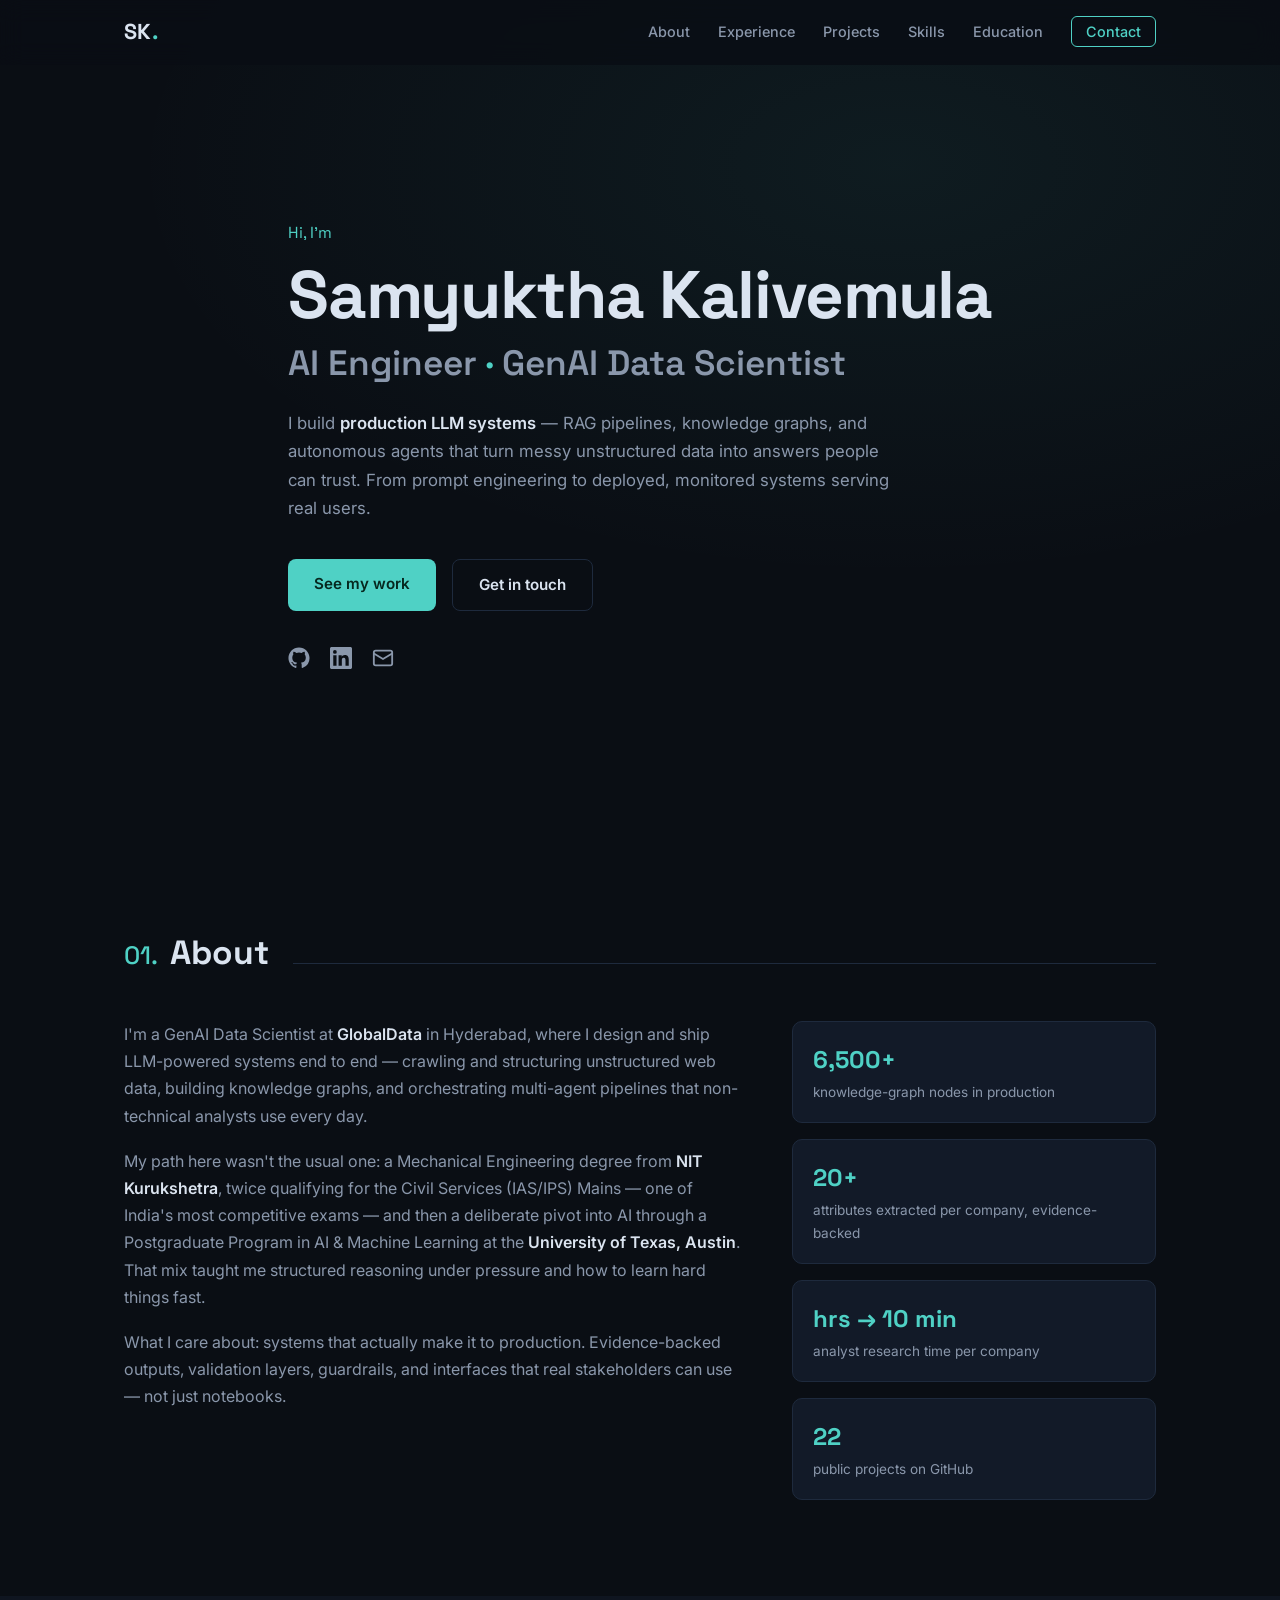
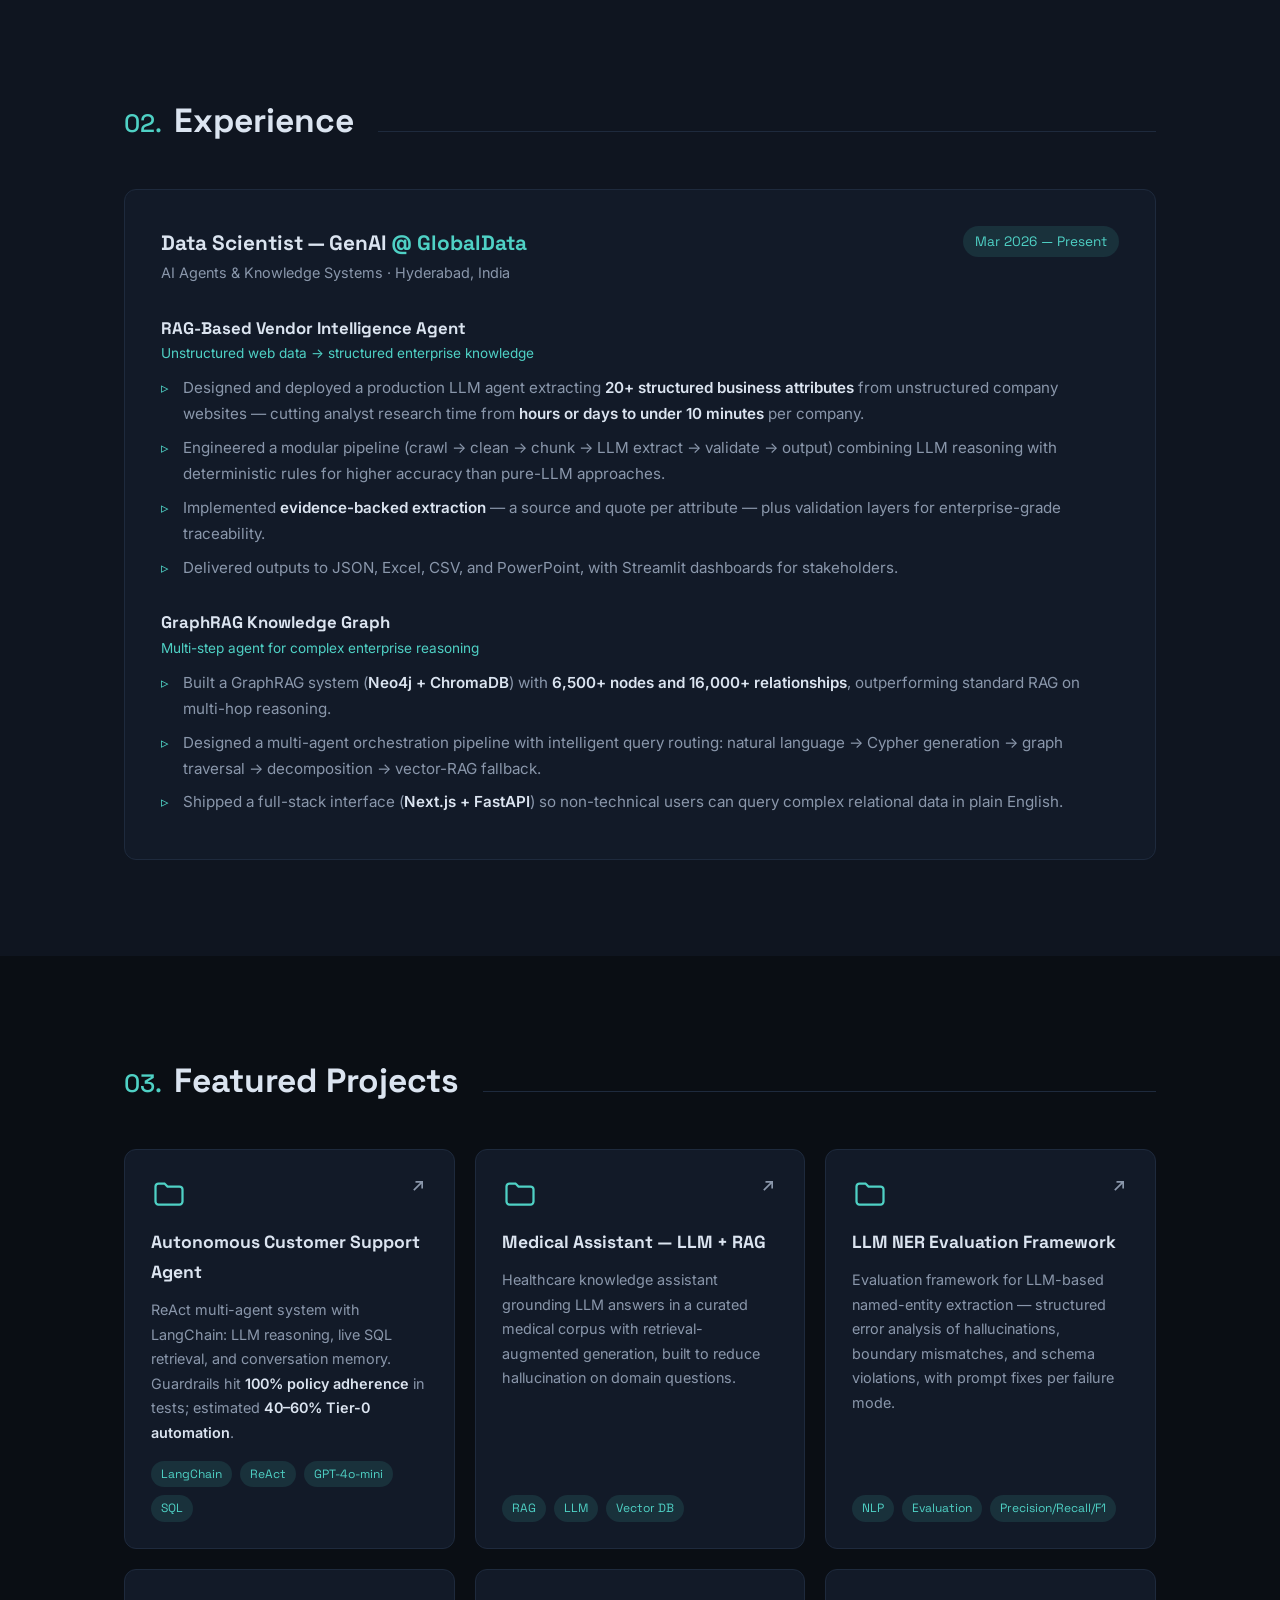
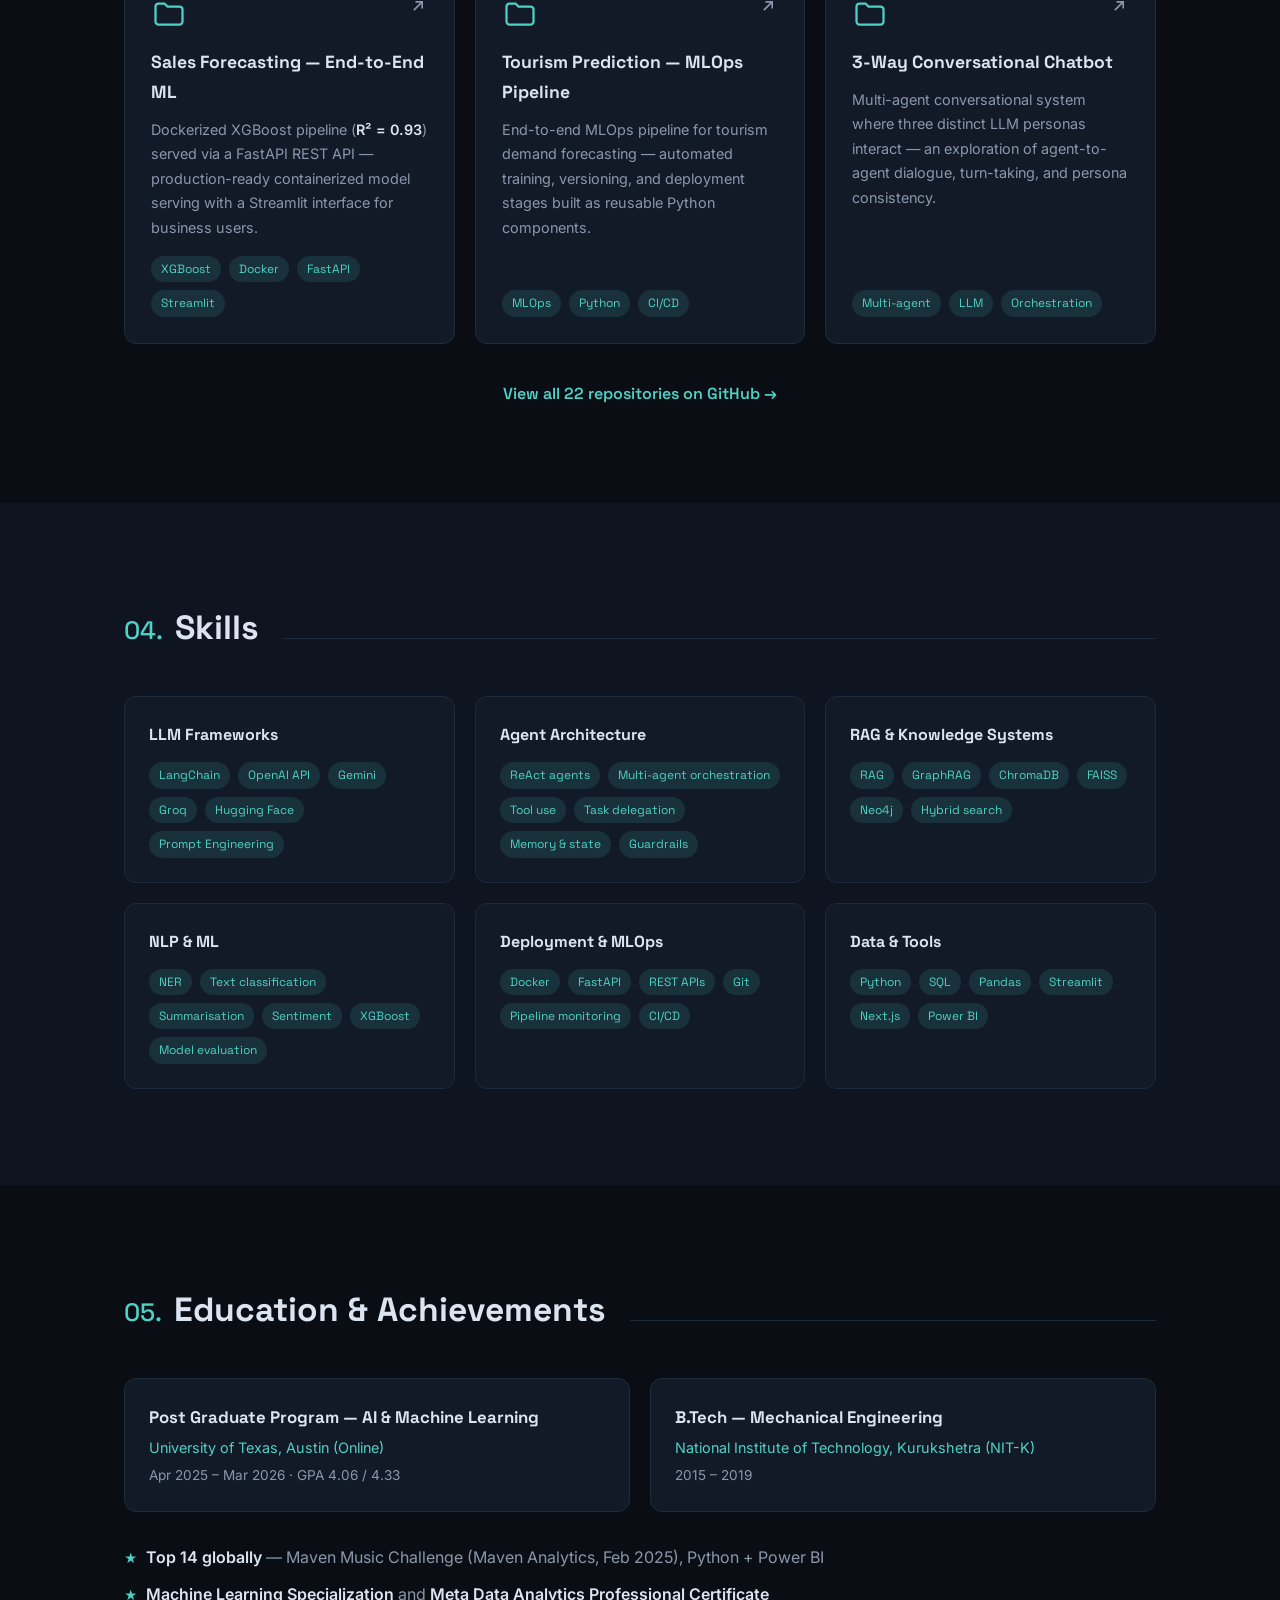
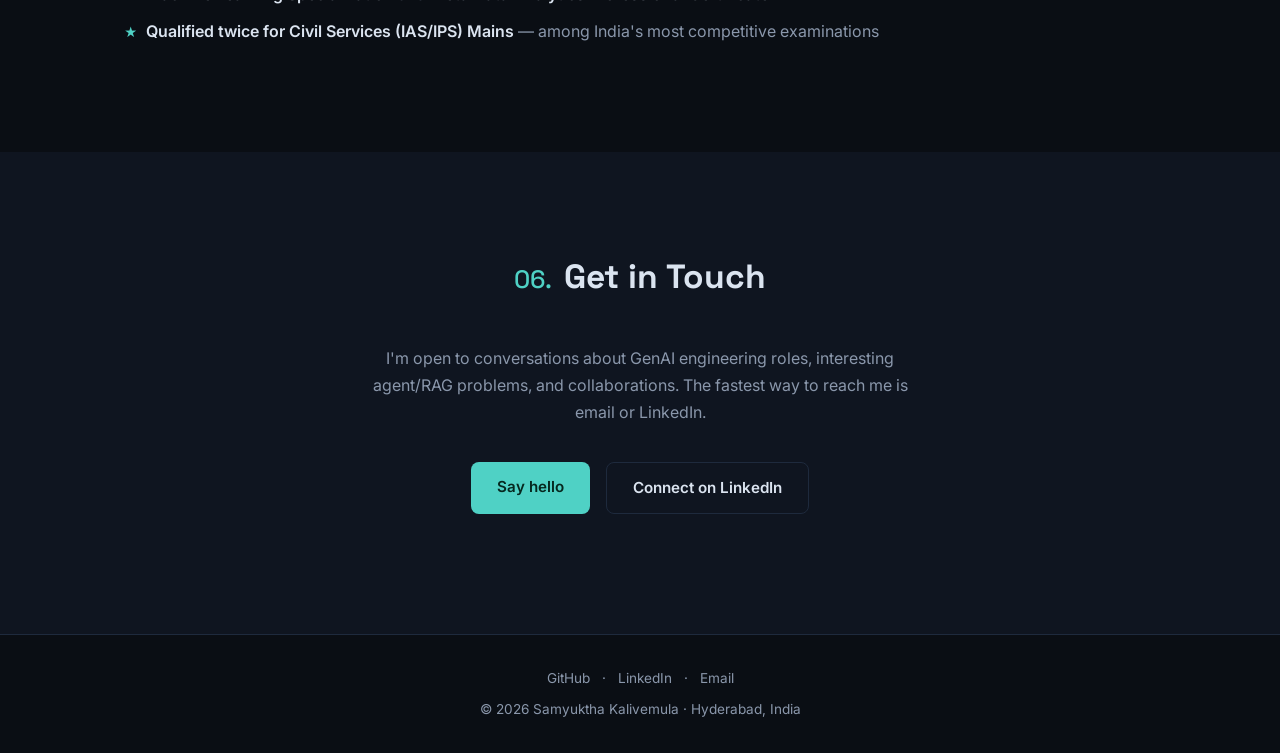
==== index.html @ dec78d8c "Personal portfolio site Co-Authored-By: Claude Fable 5 <noreply@anthropic.com>" ====
<!DOCTYPE html>
<html lang="en">
<head>
  <meta charset="UTF-8">
  <meta name="viewport" content="width=device-width, initial-scale=1.0">
  <title>Samyuktha Kalivemula — AI Engineer · GenAI Data Scientist</title>
  <meta name="description" content="AI Engineer specialising in production LLM systems, RAG pipelines, and autonomous agent architectures. Building end-to-end GenAI systems from experimentation to production.">
  <meta name="author" content="Samyuktha Kalivemula">

  <!-- Open Graph / LinkedIn preview -->
  <meta property="og:type" content="website">
  <meta property="og:title" content="Samyuktha Kalivemula — AI Engineer · GenAI Data Scientist">
  <meta property="og:description" content="Production LLM systems, RAG pipelines, and autonomous agent architectures — from experimentation to deployed systems serving real users.">
  <meta property="og:url" content="https://misssamyuktha.github.io/">
  <meta name="twitter:card" content="summary">

  <link rel="icon" type="image/svg+xml" href="favicon.svg">
  <link rel="preconnect" href="https://fonts.googleapis.com">
  <link rel="preconnect" href="https://fonts.gstatic.com" crossorigin>
  <link href="https://fonts.googleapis.com/css2?family=Inter:wght@400;500;600;700&family=Space+Grotesk:wght@500;600;700&display=swap" rel="stylesheet">
  <link rel="stylesheet" href="styles.css">
</head>
<body>

  <nav class="nav" id="nav">
    <div class="nav-inner">
      <a href="#top" class="nav-logo">SK<span class="accent">.</span></a>
      <button class="nav-toggle" id="navToggle" aria-label="Toggle menu" aria-expanded="false">
        <span></span><span></span><span></span>
      </button>
      <ul class="nav-links" id="navLinks">
        <li><a href="#about">About</a></li>
        <li><a href="#experience">Experience</a></li>
        <li><a href="#projects">Projects</a></li>
        <li><a href="#skills">Skills</a></li>
        <li><a href="#education">Education</a></li>
        <li><a href="#contact" class="nav-cta">Contact</a></li>
      </ul>
    </div>
  </nav>

  <header class="hero" id="top">
    <div class="container">
      <p class="hero-eyebrow reveal">Hi, I'm</p>
      <h1 class="hero-name reveal">Samyuktha Kalivemula</h1>
      <h2 class="hero-title reveal">AI Engineer <span class="dot">·</span> GenAI Data Scientist</h2>
      <p class="hero-blurb reveal">
        I build <strong>production LLM systems</strong> — RAG pipelines, knowledge graphs, and
        autonomous agents that turn messy unstructured data into answers people can trust.
        From prompt engineering to deployed, monitored systems serving real users.
      </p>
      <div class="hero-actions reveal">
        <a class="btn btn-primary" href="#projects">See my work</a>
        <a class="btn btn-ghost" href="#contact">Get in touch</a>
      </div>
      <div class="hero-social reveal">
        <a href="https://github.com/MissSamyuktha" target="_blank" rel="noopener" aria-label="GitHub">
          <svg viewBox="0 0 24 24" width="22" height="22" fill="currentColor"><path d="M12 .5C5.65.5.5 5.65.5 12c0 5.08 3.29 9.39 7.86 10.91.58.11.79-.25.79-.55v-2.15c-3.2.7-3.87-1.36-3.87-1.36-.52-1.33-1.28-1.68-1.28-1.68-1.04-.71.08-.7.08-.7 1.15.08 1.76 1.19 1.76 1.19 1.03 1.75 2.69 1.25 3.35.95.1-.74.4-1.25.72-1.54-2.55-.29-5.24-1.28-5.24-5.68 0-1.26.45-2.28 1.19-3.09-.12-.29-.52-1.46.11-3.05 0 0 .97-.31 3.18 1.18a11.1 11.1 0 0 1 5.79 0c2.2-1.49 3.17-1.18 3.17-1.18.63 1.59.23 2.76.12 3.05.74.81 1.18 1.83 1.18 3.09 0 4.41-2.69 5.38-5.25 5.67.41.35.77 1.05.77 2.12v3.15c0 .3.21.66.8.55A11.51 11.51 0 0 0 23.5 12C23.5 5.65 18.35.5 12 .5z"/></svg>
        </a>
        <a href="https://www.linkedin.com/in/samyuktha-kalivemula/" target="_blank" rel="noopener" aria-label="LinkedIn">
          <svg viewBox="0 0 24 24" width="22" height="22" fill="currentColor"><path d="M20.45 20.45h-3.55v-5.57c0-1.33-.03-3.04-1.85-3.04-1.86 0-2.14 1.45-2.14 2.94v5.67H9.35V9h3.41v1.56h.05c.48-.9 1.64-1.85 3.37-1.85 3.6 0 4.27 2.37 4.27 5.46v6.28zM5.34 7.43a2.06 2.06 0 1 1 0-4.12 2.06 2.06 0 0 1 0 4.12zM7.12 20.45H3.56V9h3.56v11.45zM22.23 0H1.77C.79 0 0 .77 0 1.72v20.56C0 23.23.79 24 1.77 24h20.45c.98 0 1.78-.77 1.78-1.72V1.72C24 .77 23.2 0 22.23 0z"/></svg>
        </a>
        <a href="mailto:samyukthakcontactinfo@gmail.com" aria-label="Email">
          <svg viewBox="0 0 24 24" width="22" height="22" fill="none" stroke="currentColor" stroke-width="2"><rect x="2" y="4" width="20" height="16" rx="2"/><path d="m2 7 10 6L22 7"/></svg>
        </a>
      </div>
    </div>
  </header>

  <main>
    <section class="section" id="about">
      <div class="container">
        <h2 class="section-title reveal"><span class="section-num">01.</span> About</h2>
        <div class="about-grid reveal">
          <div class="about-text">
            <p>
              I'm a GenAI Data Scientist at <strong>GlobalData</strong> in Hyderabad, where I design and ship
              LLM-powered systems end to end — crawling and structuring unstructured web data, building
              knowledge graphs, and orchestrating multi-agent pipelines that non-technical analysts use every day.
            </p>
            <p>
              My path here wasn't the usual one: a Mechanical Engineering degree from
              <strong>NIT Kurukshetra</strong>, twice qualifying for the Civil Services (IAS/IPS) Mains — one of
              India's most competitive exams — and then a deliberate pivot into AI through a Postgraduate Program
              in AI &amp; Machine Learning at the <strong>University of Texas, Austin</strong>. That mix taught me
              structured reasoning under pressure and how to learn hard things fast.
            </p>
            <p>
              What I care about: systems that actually make it to production. Evidence-backed outputs,
              validation layers, guardrails, and interfaces that real stakeholders can use — not just notebooks.
            </p>
          </div>
          <aside class="about-facts">
            <div class="fact"><span class="fact-num">6,500+</span><span class="fact-label">knowledge-graph nodes in production</span></div>
            <div class="fact"><span class="fact-num">20+</span><span class="fact-label">attributes extracted per company, evidence-backed</span></div>
            <div class="fact"><span class="fact-num">hrs&nbsp;→&nbsp;10&nbsp;min</span><span class="fact-label">analyst research time per company</span></div>
            <div class="fact"><span class="fact-num">22</span><span class="fact-label">public projects on GitHub</span></div>
          </aside>
        </div>
      </div>
    </section>

    <section class="section" id="experience">
      <div class="container">
        <h2 class="section-title reveal"><span class="section-num">02.</span> Experience</h2>
        <div class="xp-card reveal">
          <div class="xp-head">
            <div>
              <h3>Data Scientist — GenAI <span class="xp-org">@ GlobalData</span></h3>
              <p class="xp-sub">AI Agents &amp; Knowledge Systems · Hyderabad, India</p>
            </div>
            <span class="xp-date">Mar 2026 — Present</span>
          </div>

          <div class="xp-project">
            <h4>RAG-Based Vendor Intelligence Agent</h4>
            <p class="xp-tagline">Unstructured web data → structured enterprise knowledge</p>
            <ul>
              <li>Designed and deployed a production LLM agent extracting <strong>20+ structured business attributes</strong> from unstructured company websites — cutting analyst research time from <strong>hours or days to under 10 minutes</strong> per company.</li>
              <li>Engineered a modular pipeline (crawl → clean → chunk → LLM extract → validate → output) combining LLM reasoning with deterministic rules for higher accuracy than pure-LLM approaches.</li>
              <li>Implemented <strong>evidence-backed extraction</strong> — a source and quote per attribute — plus validation layers for enterprise-grade traceability.</li>
              <li>Delivered outputs to JSON, Excel, CSV, and PowerPoint, with Streamlit dashboards for stakeholders.</li>
            </ul>
          </div>

          <div class="xp-project">
            <h4>GraphRAG Knowledge Graph</h4>
            <p class="xp-tagline">Multi-step agent for complex enterprise reasoning</p>
            <ul>
              <li>Built a GraphRAG system (<strong>Neo4j + ChromaDB</strong>) with <strong>6,500+ nodes and 16,000+ relationships</strong>, outperforming standard RAG on multi-hop reasoning.</li>
              <li>Designed a multi-agent orchestration pipeline with intelligent query routing: natural language → Cypher generation → graph traversal → decomposition → vector-RAG fallback.</li>
              <li>Shipped a full-stack interface (<strong>Next.js + FastAPI</strong>) so non-technical users can query complex relational data in plain English.</li>
            </ul>
          </div>
        </div>
      </div>
    </section>

    <section class="section" id="projects">
      <div class="container">
        <h2 class="section-title reveal"><span class="section-num">03.</span> Featured Projects</h2>
        <div class="project-grid">
          <a class="project-card reveal" href="https://github.com/MissSamyuktha/customer-support-ai-agent" target="_blank" rel="noopener">
            <div class="project-top">
              <svg class="folder" viewBox="0 0 24 24" width="36" height="36" fill="none" stroke="currentColor" stroke-width="1.5"><path d="M3 7a2 2 0 0 1 2-2h4l2 2h8a2 2 0 0 1 2 2v8a2 2 0 0 1-2 2H5a2 2 0 0 1-2-2V7z"/></svg>
              <svg class="ext" viewBox="0 0 24 24" width="20" height="20" fill="none" stroke="currentColor" stroke-width="2"><path d="M7 17 17 7M9 7h8v8"/></svg>
            </div>
            <h3>Autonomous Customer Support Agent</h3>
            <p>ReAct multi-agent system with LangChain: LLM reasoning, live SQL retrieval, and conversation memory. Guardrails hit <strong>100% policy adherence</strong> in tests; estimated <strong>40–60% Tier-0 automation</strong>.</p>
            <ul class="tags"><li>LangChain</li><li>ReAct</li><li>GPT-4o-mini</li><li>SQL</li></ul>
          </a>

          <a class="project-card reveal" href="https://github.com/MissSamyuktha/Medical-Assistant-LLM-RAG-Model" target="_blank" rel="noopener">
            <div class="project-top">
              <svg class="folder" viewBox="0 0 24 24" width="36" height="36" fill="none" stroke="currentColor" stroke-width="1.5"><path d="M3 7a2 2 0 0 1 2-2h4l2 2h8a2 2 0 0 1 2 2v8a2 2 0 0 1-2 2H5a2 2 0 0 1-2-2V7z"/></svg>
              <svg class="ext" viewBox="0 0 24 24" width="20" height="20" fill="none" stroke="currentColor" stroke-width="2"><path d="M7 17 17 7M9 7h8v8"/></svg>
            </div>
            <h3>Medical Assistant — LLM + RAG</h3>
            <p>Healthcare knowledge assistant grounding LLM answers in a curated medical corpus with retrieval-augmented generation, built to reduce hallucination on domain questions.</p>
            <ul class="tags"><li>RAG</li><li>LLM</li><li>Vector DB</li></ul>
          </a>

          <a class="project-card reveal" href="https://github.com/MissSamyuktha/llm-chat-ner-evaluation-realestate" target="_blank" rel="noopener">
            <div class="project-top">
              <svg class="folder" viewBox="0 0 24 24" width="36" height="36" fill="none" stroke="currentColor" stroke-width="1.5"><path d="M3 7a2 2 0 0 1 2-2h4l2 2h8a2 2 0 0 1 2 2v8a2 2 0 0 1-2 2H5a2 2 0 0 1-2-2V7z"/></svg>
              <svg class="ext" viewBox="0 0 24 24" width="20" height="20" fill="none" stroke="currentColor" stroke-width="2"><path d="M7 17 17 7M9 7h8v8"/></svg>
            </div>
            <h3>LLM NER Evaluation Framework</h3>
            <p>Evaluation framework for LLM-based named-entity extraction — structured error analysis of hallucinations, boundary mismatches, and schema violations, with prompt fixes per failure mode.</p>
            <ul class="tags"><li>NLP</li><li>Evaluation</li><li>Precision/Recall/F1</li></ul>
          </a>

          <a class="project-card reveal" href="https://github.com/MissSamyuktha/Sales-Forecasting-End-to-End-ML" target="_blank" rel="noopener">
            <div class="project-top">
              <svg class="folder" viewBox="0 0 24 24" width="36" height="36" fill="none" stroke="currentColor" stroke-width="1.5"><path d="M3 7a2 2 0 0 1 2-2h4l2 2h8a2 2 0 0 1 2 2v8a2 2 0 0 1-2 2H5a2 2 0 0 1-2-2V7z"/></svg>
              <svg class="ext" viewBox="0 0 24 24" width="20" height="20" fill="none" stroke="currentColor" stroke-width="2"><path d="M7 17 17 7M9 7h8v8"/></svg>
            </div>
            <h3>Sales Forecasting — End-to-End ML</h3>
            <p>Dockerized XGBoost pipeline (<strong>R² = 0.93</strong>) served via a FastAPI REST API — production-ready containerized model serving with a Streamlit interface for business users.</p>
            <ul class="tags"><li>XGBoost</li><li>Docker</li><li>FastAPI</li><li>Streamlit</li></ul>
          </a>

          <a class="project-card reveal" href="https://github.com/MissSamyuktha/tourism-prediction-mlops-pipeline" target="_blank" rel="noopener">
            <div class="project-top">
              <svg class="folder" viewBox="0 0 24 24" width="36" height="36" fill="none" stroke="currentColor" stroke-width="1.5"><path d="M3 7a2 2 0 0 1 2-2h4l2 2h8a2 2 0 0 1 2 2v8a2 2 0 0 1-2 2H5a2 2 0 0 1-2-2V7z"/></svg>
              <svg class="ext" viewBox="0 0 24 24" width="20" height="20" fill="none" stroke="currentColor" stroke-width="2"><path d="M7 17 17 7M9 7h8v8"/></svg>
            </div>
            <h3>Tourism Prediction — MLOps Pipeline</h3>
            <p>End-to-end MLOps pipeline for tourism demand forecasting — automated training, versioning, and deployment stages built as reusable Python components.</p>
            <ul class="tags"><li>MLOps</li><li>Python</li><li>CI/CD</li></ul>
          </a>

          <a class="project-card reveal" href="https://github.com/MissSamyuktha/3-way-conversational-chatbot" target="_blank" rel="noopener">
            <div class="project-top">
              <svg class="folder" viewBox="0 0 24 24" width="36" height="36" fill="none" stroke="currentColor" stroke-width="1.5"><path d="M3 7a2 2 0 0 1 2-2h4l2 2h8a2 2 0 0 1 2 2v8a2 2 0 0 1-2 2H5a2 2 0 0 1-2-2V7z"/></svg>
              <svg class="ext" viewBox="0 0 24 24" width="20" height="20" fill="none" stroke="currentColor" stroke-width="2"><path d="M7 17 17 7M9 7h8v8"/></svg>
            </div>
            <h3>3-Way Conversational Chatbot</h3>
            <p>Multi-agent conversational system where three distinct LLM personas interact — an exploration of agent-to-agent dialogue, turn-taking, and persona consistency.</p>
            <ul class="tags"><li>Multi-agent</li><li>LLM</li><li>Orchestration</li></ul>
          </a>
        </div>
        <p class="more-link reveal">
          <a href="https://github.com/MissSamyuktha?tab=repositories" target="_blank" rel="noopener">View all 22 repositories on GitHub →</a>
        </p>
      </div>
    </section>

    <section class="section" id="skills">
      <div class="container">
        <h2 class="section-title reveal"><span class="section-num">04.</span> Skills</h2>
        <div class="skills-grid">
          <div class="skill-group reveal">
            <h3>LLM Frameworks</h3>
            <ul class="tags"><li>LangChain</li><li>OpenAI API</li><li>Gemini</li><li>Groq</li><li>Hugging Face</li><li>Prompt Engineering</li></ul>
          </div>
          <div class="skill-group reveal">
            <h3>Agent Architecture</h3>
            <ul class="tags"><li>ReAct agents</li><li>Multi-agent orchestration</li><li>Tool use</li><li>Task delegation</li><li>Memory &amp; state</li><li>Guardrails</li></ul>
          </div>
          <div class="skill-group reveal">
            <h3>RAG &amp; Knowledge Systems</h3>
            <ul class="tags"><li>RAG</li><li>GraphRAG</li><li>ChromaDB</li><li>FAISS</li><li>Neo4j</li><li>Hybrid search</li></ul>
          </div>
          <div class="skill-group reveal">
            <h3>NLP &amp; ML</h3>
            <ul class="tags"><li>NER</li><li>Text classification</li><li>Summarisation</li><li>Sentiment</li><li>XGBoost</li><li>Model evaluation</li></ul>
          </div>
          <div class="skill-group reveal">
            <h3>Deployment &amp; MLOps</h3>
            <ul class="tags"><li>Docker</li><li>FastAPI</li><li>REST APIs</li><li>Git</li><li>Pipeline monitoring</li><li>CI/CD</li></ul>
          </div>
          <div class="skill-group reveal">
            <h3>Data &amp; Tools</h3>
            <ul class="tags"><li>Python</li><li>SQL</li><li>Pandas</li><li>Streamlit</li><li>Next.js</li><li>Power BI</li></ul>
          </div>
        </div>
      </div>
    </section>

    <section class="section" id="education">
      <div class="container">
        <h2 class="section-title reveal"><span class="section-num">05.</span> Education &amp; Achievements</h2>
        <div class="edu-grid">
          <div class="edu-card reveal">
            <h3>Post Graduate Program — AI &amp; Machine Learning</h3>
            <p class="edu-org">University of Texas, Austin (Online)</p>
            <p class="edu-meta">Apr 2025 – Mar 2026 · GPA 4.06 / 4.33</p>
          </div>
          <div class="edu-card reveal">
            <h3>B.Tech — Mechanical Engineering</h3>
            <p class="edu-org">National Institute of Technology, Kurukshetra (NIT-K)</p>
            <p class="edu-meta">2015 – 2019</p>
          </div>
        </div>
        <ul class="achievements reveal">
          <li><strong>Top 14 globally</strong> — Maven Music Challenge (Maven Analytics, Feb 2025), Python + Power BI</li>
          <li><strong>Machine Learning Specialization</strong> and <strong>Meta Data Analytics Professional Certificate</strong></li>
          <li><strong>Qualified twice for Civil Services (IAS/IPS) Mains</strong> — among India's most competitive examinations</li>
        </ul>
      </div>
    </section>

    <section class="section section-contact" id="contact">
      <div class="container">
        <h2 class="section-title reveal"><span class="section-num">06.</span> Get in Touch</h2>
        <p class="contact-blurb reveal">
          I'm open to conversations about GenAI engineering roles, interesting agent/RAG problems,
          and collaborations. The fastest way to reach me is email or LinkedIn.
        </p>
        <div class="contact-actions reveal">
          <a class="btn btn-primary" href="mailto:samyukthakcontactinfo@gmail.com">Say hello</a>
          <a class="btn btn-ghost" href="https://www.linkedin.com/in/samyuktha-kalivemula/" target="_blank" rel="noopener">Connect on LinkedIn</a>
        </div>
      </div>
    </section>
  </main>

  <footer class="footer">
    <div class="container">
      <div class="footer-social">
        <a href="https://github.com/MissSamyuktha" target="_blank" rel="noopener">GitHub</a>
        <span>·</span>
        <a href="https://www.linkedin.com/in/samyuktha-kalivemula/" target="_blank" rel="noopener">LinkedIn</a>
        <span>·</span>
        <a href="mailto:samyukthakcontactinfo@gmail.com">Email</a>
      </div>
      <p>© 2026 Samyuktha Kalivemula · Hyderabad, India</p>
    </div>
  </footer>

  <script src="script.js"></script>
</body>
</html>
---- styles.css ----
:root {
  --bg: #0a0e14;
  --bg-alt: #0f1520;
  --card: #121a28;
  --border: #1e2a3d;
  --text: #dbe4f0;
  --text-dim: #8a97ab;
  --accent: #4fd1c5;
  --accent-dim: rgba(79, 209, 197, 0.12);
  --font-body: "Inter", -apple-system, BlinkMacSystemFont, "Segoe UI", sans-serif;
  --font-display: "Space Grotesk", var(--font-body);
  --maxw: 1080px;
}

* { margin: 0; padding: 0; box-sizing: border-box; }

html { scroll-behavior: smooth; }

body {
  background: var(--bg);
  color: var(--text);
  font-family: var(--font-body);
  line-height: 1.7;
  font-size: 16px;
  -webkit-font-smoothing: antialiased;
}

.container {
  max-width: var(--maxw);
  margin: 0 auto;
  padding: 0 24px;
}

a { color: var(--accent); text-decoration: none; }
a:hover { text-decoration: none; }

strong { color: var(--text); font-weight: 600; }

.accent { color: var(--accent); }

/* ---------- Nav ---------- */
.nav {
  position: fixed;
  top: 0; left: 0; right: 0;
  z-index: 100;
  background: rgba(10, 14, 20, 0.85);
  backdrop-filter: blur(12px);
  -webkit-backdrop-filter: blur(12px);
  border-bottom: 1px solid transparent;
  transition: border-color 0.3s;
}
.nav.scrolled { border-bottom-color: var(--border); }

.nav-inner {
  max-width: var(--maxw);
  margin: 0 auto;
  padding: 0 24px;
  height: 64px;
  display: flex;
  align-items: center;
  justify-content: space-between;
}

.nav-logo {
  font-family: var(--font-display);
  font-weight: 700;
  font-size: 1.35rem;
  color: var(--text);
  letter-spacing: 0.02em;
}

.nav-links {
  display: flex;
  gap: 28px;
  list-style: none;
  align-items: center;
}
.nav-links a {
  color: var(--text-dim);
  font-size: 0.9rem;
  font-weight: 500;
  transition: color 0.2s;
}
.nav-links a:hover, .nav-links a.active { color: var(--accent); }

.nav-cta {
  border: 1px solid var(--accent);
  border-radius: 6px;
  padding: 6px 14px;
  color: var(--accent) !important;
}
.nav-cta:hover { background: var(--accent-dim); }

.nav-toggle {
  display: none;
  flex-direction: column;
  gap: 5px;
  background: none;
  border: none;
  cursor: pointer;
  padding: 8px;
}
.nav-toggle span {
  width: 22px; height: 2px;
  background: var(--text);
  transition: transform 0.25s, opacity 0.25s;
}

/* ---------- Hero ---------- */
.hero {
  min-height: 92vh;
  display: flex;
  align-items: center;
  padding: 120px 0 60px;
  background:
    radial-gradient(ellipse 60% 50% at 70% 20%, rgba(79, 209, 197, 0.07), transparent),
    var(--bg);
}

.hero-eyebrow {
  color: var(--accent);
  font-family: var(--font-display);
  font-size: 1rem;
  margin-bottom: 12px;
}

.hero-name {
  font-family: var(--font-display);
  font-size: clamp(2.4rem, 6vw, 4.2rem);
  font-weight: 700;
  line-height: 1.1;
  letter-spacing: -0.02em;
}

.hero-title {
  font-family: var(--font-display);
  font-size: clamp(1.3rem, 3.4vw, 2.2rem);
  font-weight: 600;
  color: var(--text-dim);
  margin-top: 8px;
  line-height: 1.25;
}
.hero-title .dot { color: var(--accent); }

.hero-blurb {
  max-width: 620px;
  margin-top: 24px;
  color: var(--text-dim);
  font-size: 1.05rem;
}

.hero-actions { margin-top: 36px; display: flex; gap: 16px; flex-wrap: wrap; }

.hero-social { margin-top: 36px; display: flex; gap: 20px; }
.hero-social a {
  color: var(--text-dim);
  transition: color 0.2s, transform 0.2s;
  display: inline-flex;
}
.hero-social a:hover { color: var(--accent); transform: translateY(-2px); }

/* ---------- Buttons ---------- */
.btn {
  display: inline-block;
  padding: 12px 26px;
  border-radius: 8px;
  font-weight: 600;
  font-size: 0.95rem;
  transition: background 0.2s, transform 0.2s, box-shadow 0.2s;
}
.btn-primary {
  background: var(--accent);
  color: #06281f;
}
.btn-primary:hover { transform: translateY(-2px); box-shadow: 0 8px 24px rgba(79, 209, 197, 0.25); }
.btn-ghost {
  border: 1px solid var(--border);
  color: var(--text);
}
.btn-ghost:hover { border-color: var(--accent); color: var(--accent); }

/* ---------- Sections ---------- */
.section { padding: 96px 0; }
.section:nth-of-type(even) { background: var(--bg-alt); }

.section-title {
  font-family: var(--font-display);
  font-size: clamp(1.6rem, 3vw, 2.1rem);
  font-weight: 700;
  margin-bottom: 40px;
  display: flex;
  align-items: baseline;
  gap: 12px;
}
.section-num {
  color: var(--accent);
  font-size: 0.75em;
  font-weight: 500;
}
.section-title::after {
  content: "";
  flex: 1;
  height: 1px;
  background: var(--border);
  margin-left: 12px;
}

/* ---------- About ---------- */
.about-grid {
  display: grid;
  grid-template-columns: 1.7fr 1fr;
  gap: 48px;
  align-items: start;
}
.about-text p { color: var(--text-dim); margin-bottom: 18px; }
.about-text p:last-child { margin-bottom: 0; }

.about-facts {
  display: grid;
  gap: 16px;
}
.fact {
  background: var(--card);
  border: 1px solid var(--border);
  border-radius: 10px;
  padding: 18px 20px;
  display: flex;
  flex-direction: column;
}
.fact-num {
  font-family: var(--font-display);
  font-size: 1.5rem;
  font-weight: 700;
  color: var(--accent);
}
.fact-label { color: var(--text-dim); font-size: 0.85rem; }

/* ---------- Experience ---------- */
.xp-card {
  background: var(--card);
  border: 1px solid var(--border);
  border-radius: 12px;
  padding: 36px;
}
.xp-head {
  display: flex;
  justify-content: space-between;
  align-items: flex-start;
  gap: 16px;
  flex-wrap: wrap;
  margin-bottom: 8px;
}
.xp-head h3 { font-family: var(--font-display); font-size: 1.3rem; }
.xp-org { color: var(--accent); }
.xp-sub { color: var(--text-dim); font-size: 0.9rem; }
.xp-date {
  color: var(--text-dim);
  font-size: 0.85rem;
  font-family: var(--font-display);
  white-space: nowrap;
  background: var(--accent-dim);
  color: var(--accent);
  padding: 4px 12px;
  border-radius: 999px;
}

.xp-project { margin-top: 28px; }
.xp-project h4 {
  font-family: var(--font-display);
  font-size: 1.05rem;
  color: var(--text);
}
.xp-tagline { color: var(--accent); font-size: 0.85rem; margin-bottom: 10px; }
.xp-project ul { list-style: none; }
.xp-project li {
  color: var(--text-dim);
  padding-left: 22px;
  position: relative;
  margin-bottom: 8px;
  font-size: 0.95rem;
}
.xp-project li::before {
  content: "▹";
  position: absolute;
  left: 0;
  color: var(--accent);
}

/* ---------- Projects ---------- */
.project-grid {
  display: grid;
  grid-template-columns: repeat(auto-fill, minmax(300px, 1fr));
  gap: 20px;
}

.project-card {
  background: var(--card);
  border: 1px solid var(--border);
  border-radius: 12px;
  padding: 26px;
  display: flex;
  flex-direction: column;
  color: var(--text);
  transition: transform 0.2s, border-color 0.2s;
}
.project-card:hover {
  transform: translateY(-4px);
  border-color: var(--accent);
}
.project-top {
  display: flex;
  justify-content: space-between;
  align-items: flex-start;
  margin-bottom: 16px;
}
.project-top .folder { color: var(--accent); }
.project-top .ext { color: var(--text-dim); }
.project-card:hover .ext { color: var(--accent); }

.project-card h3 {
  font-family: var(--font-display);
  font-size: 1.1rem;
  margin-bottom: 10px;
}
.project-card p {
  color: var(--text-dim);
  font-size: 0.9rem;
  flex: 1;
}

.tags {
  list-style: none;
  display: flex;
  flex-wrap: wrap;
  gap: 8px;
  margin-top: 16px;
}
.tags li {
  font-size: 0.75rem;
  font-family: var(--font-display);
  color: var(--accent);
  background: var(--accent-dim);
  padding: 3px 10px;
  border-radius: 999px;
}

.more-link { margin-top: 36px; text-align: center; }
.more-link a { font-family: var(--font-display); font-weight: 600; }
.more-link a:hover { text-decoration: underline; }

/* ---------- Skills ---------- */
.skills-grid {
  display: grid;
  grid-template-columns: repeat(auto-fill, minmax(300px, 1fr));
  gap: 20px;
}
.skill-group {
  background: var(--card);
  border: 1px solid var(--border);
  border-radius: 12px;
  padding: 24px;
}
.skill-group h3 {
  font-family: var(--font-display);
  font-size: 1rem;
  margin-bottom: 14px;
  color: var(--text);
}
.skill-group .tags { margin-top: 0; }

/* ---------- Education ---------- */
.edu-grid {
  display: grid;
  grid-template-columns: repeat(auto-fit, minmax(300px, 1fr));
  gap: 20px;
  margin-bottom: 32px;
}
.edu-card {
  background: var(--card);
  border: 1px solid var(--border);
  border-radius: 12px;
  padding: 24px;
}
.edu-card h3 { font-family: var(--font-display); font-size: 1.05rem; }
.edu-org { color: var(--accent); font-size: 0.9rem; margin-top: 4px; }
.edu-meta { color: var(--text-dim); font-size: 0.85rem; margin-top: 4px; }

.achievements { list-style: none; }
.achievements li {
  color: var(--text-dim);
  padding-left: 22px;
  position: relative;
  margin-bottom: 10px;
}
.achievements li::before {
  content: "★";
  position: absolute;
  left: 0;
  color: var(--accent);
  font-size: 0.8em;
  top: 4px;
}

/* ---------- Contact ---------- */
.section-contact { text-align: center; padding-bottom: 120px; }
.section-contact .section-title { justify-content: center; }
.section-contact .section-title::after { display: none; }
.contact-blurb {
  max-width: 540px;
  margin: 0 auto 36px;
  color: var(--text-dim);
}
.contact-actions { display: flex; gap: 16px; justify-content: center; flex-wrap: wrap; }

/* ---------- Footer ---------- */
.footer {
  border-top: 1px solid var(--border);
  padding: 32px 0;
  text-align: center;
  color: var(--text-dim);
  font-size: 0.85rem;
}
.footer-social { margin-bottom: 8px; display: flex; gap: 12px; justify-content: center; }
.footer-social a { color: var(--text-dim); }
.footer-social a:hover { color: var(--accent); }

/* ---------- Reveal animation ---------- */
.reveal {
  opacity: 0;
  transform: translateY(18px);
  transition: opacity 0.6s ease, transform 0.6s ease;
}
.reveal.visible {
  opacity: 1;
  transform: none;
}
@media (prefers-reduced-motion: reduce) {
  .reveal { opacity: 1; transform: none; transition: none; }
  html { scroll-behavior: auto; }
}

/* ---------- Mobile ---------- */
@media (max-width: 768px) {
  .nav-toggle { display: flex; }

  .nav-links {
    position: absolute;
    top: 64px;
    left: 0; right: 0;
    background: var(--bg-alt);
    border-bottom: 1px solid var(--border);
    flex-direction: column;
    gap: 0;
    padding: 8px 0;
    display: none;
  }
  .nav-links.open { display: flex; }
  .nav-links li { width: 100%; }
  .nav-links a {
    display: block;
    padding: 14px 24px;
    font-size: 1rem;
  }
  .nav-cta {
    border: none;
    padding: 14px 24px !important;
  }

  .nav.menu-open .nav-toggle span:nth-child(1) { transform: translateY(7px) rotate(45deg); }
  .nav.menu-open .nav-toggle span:nth-child(2) { opacity: 0; }
  .nav.menu-open .nav-toggle span:nth-child(3) { transform: translateY(-7px) rotate(-45deg); }

  .hero { min-height: auto; padding: 130px 0 70px; }
  .section { padding: 64px 0; }

  .about-grid { grid-template-columns: 1fr; gap: 32px; }
  .about-facts { grid-template-columns: 1fr 1fr; }

  .xp-card { padding: 24px; }
}

@media (max-width: 480px) {
  .about-facts { grid-template-columns: 1fr; }
}
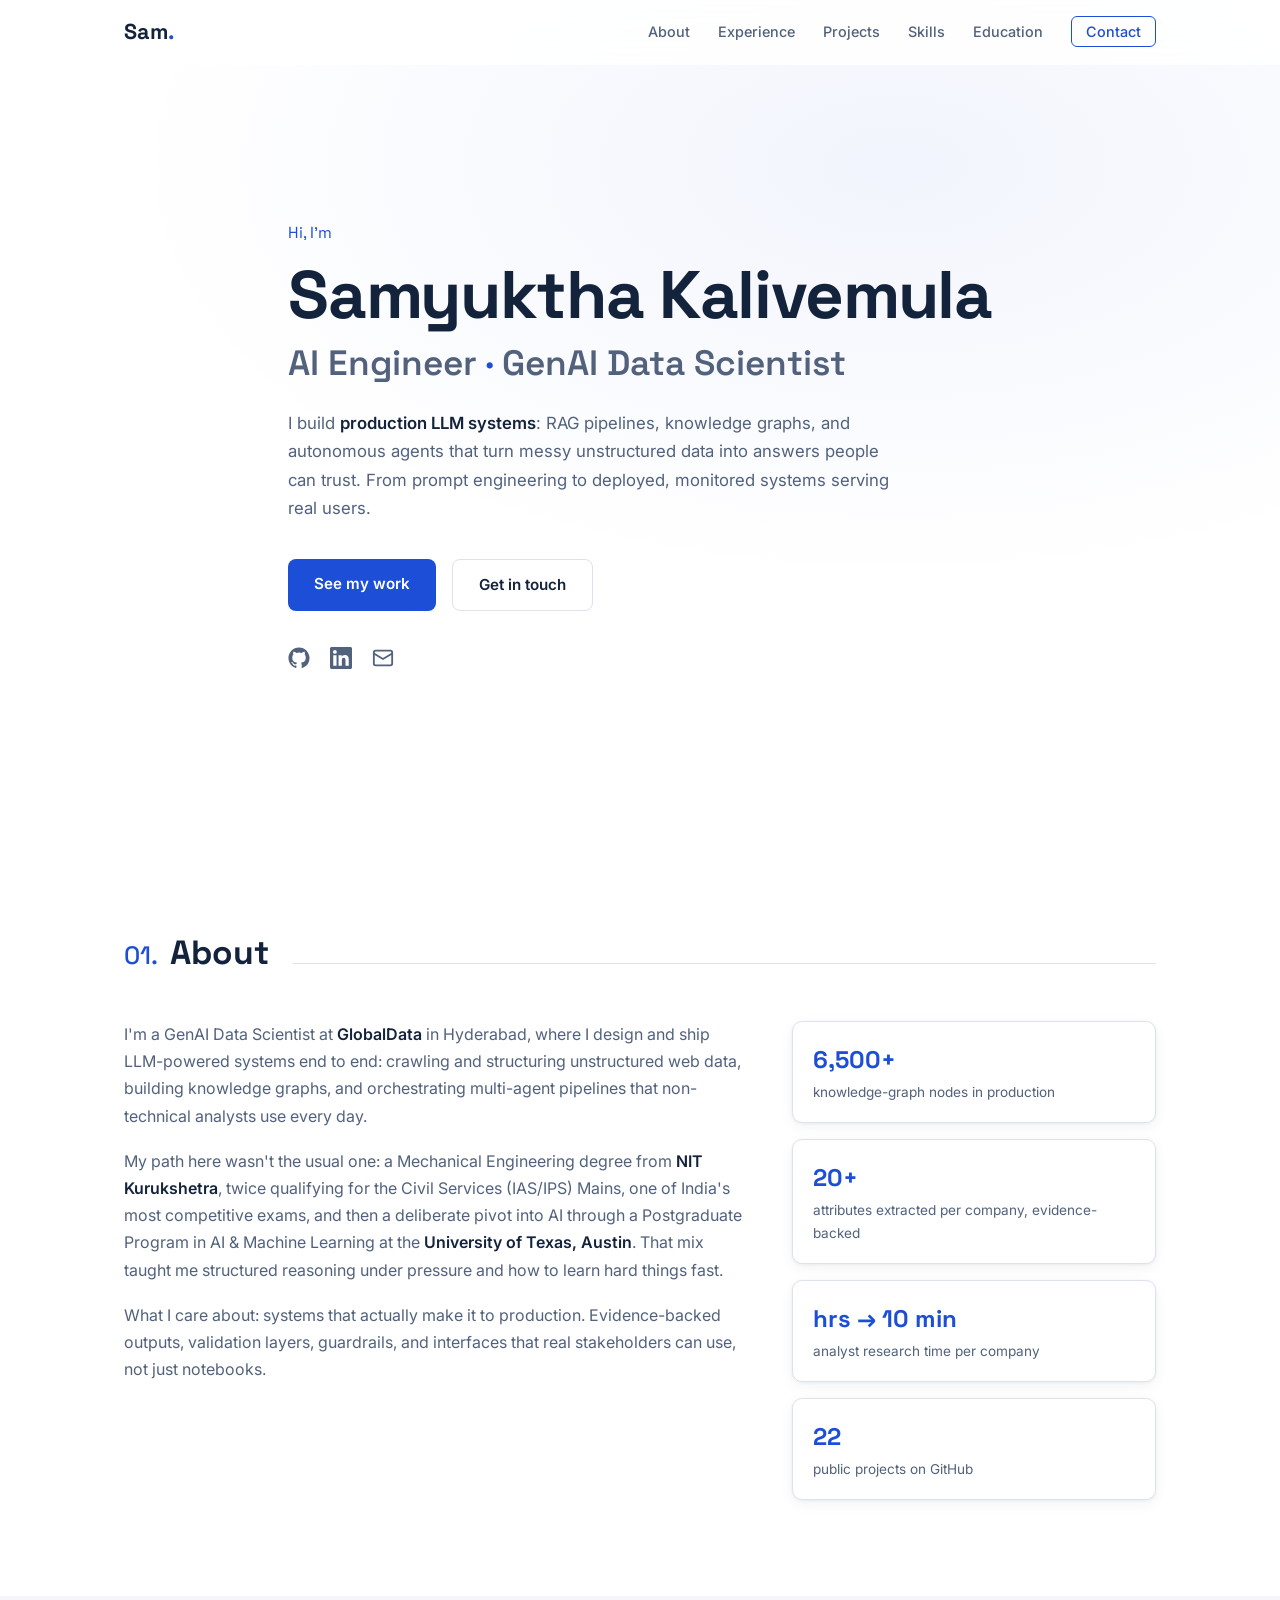
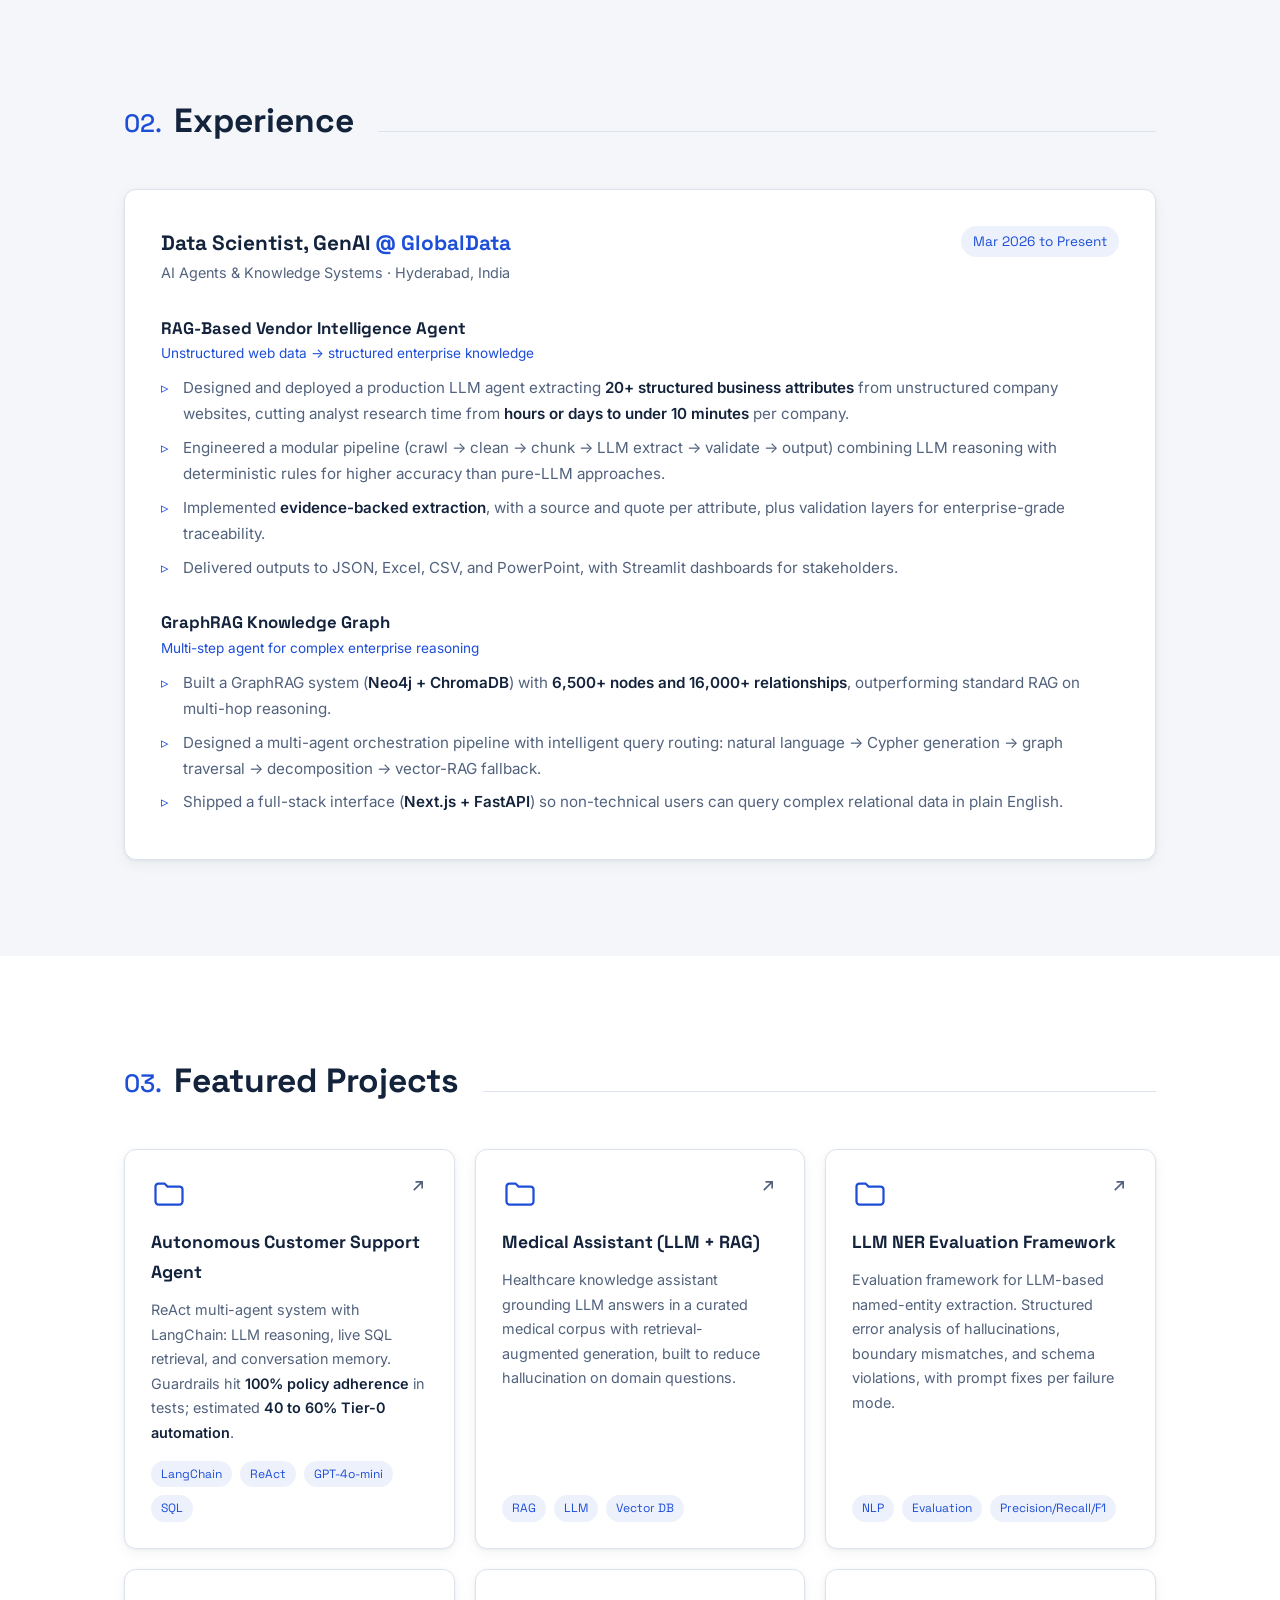
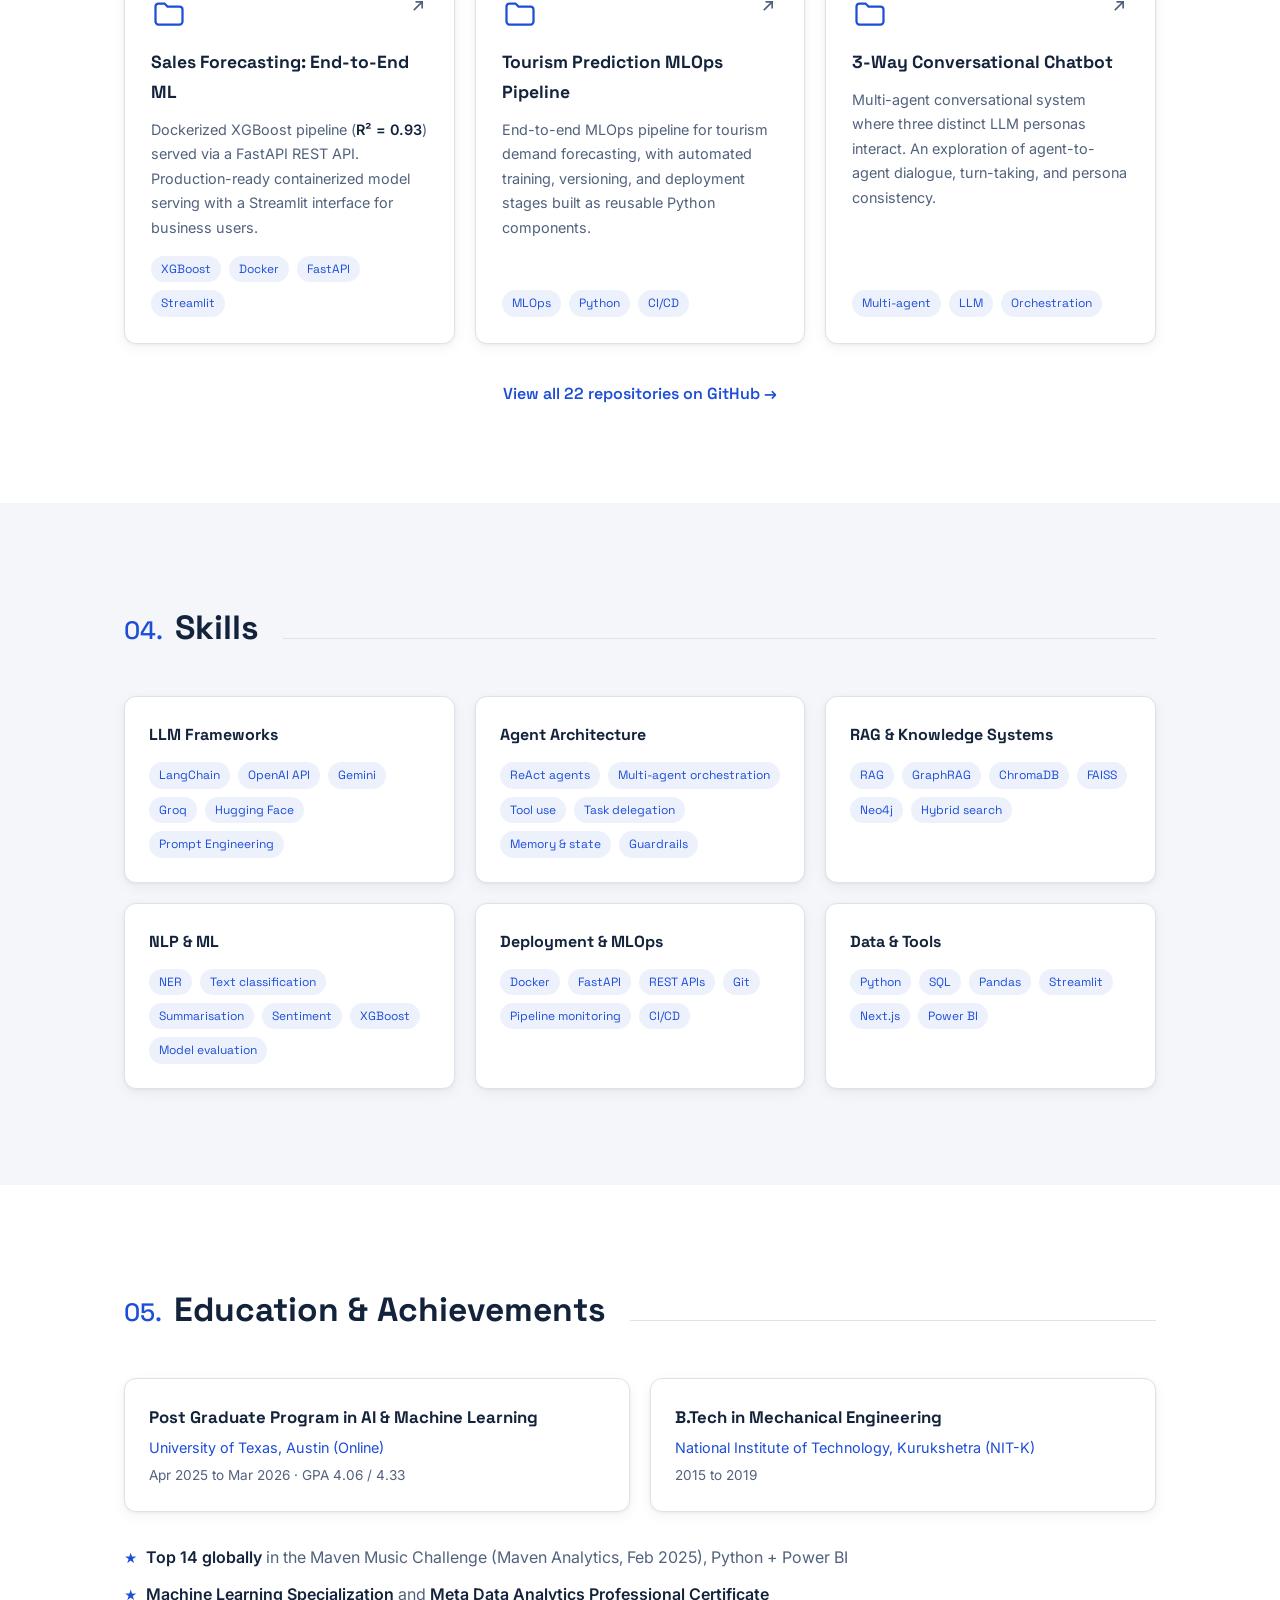
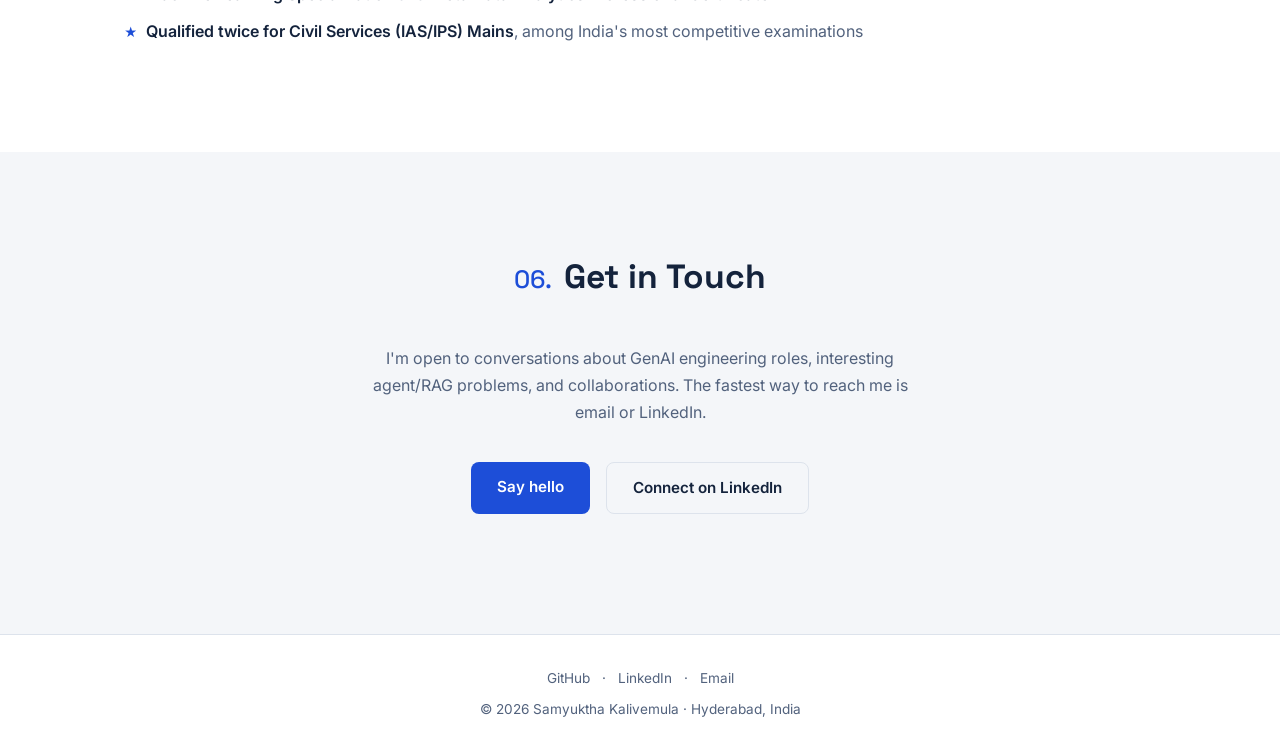
==== commit 0a688839: "Replace em dashes with plain punctuation, change logo to Sam Co-Authored-By: Claude Fable 5 <noreply" ====
--- a/index.html
+++ b/index.html
@@ -3,14 +3,14 @@
 <head>
   <meta charset="UTF-8">
   <meta name="viewport" content="width=device-width, initial-scale=1.0">
-  <title>Samyuktha Kalivemula — AI Engineer · GenAI Data Scientist</title>
+  <title>Samyuktha Kalivemula | AI Engineer · GenAI Data Scientist</title>
   <meta name="description" content="AI Engineer specialising in production LLM systems, RAG pipelines, and autonomous agent architectures. Building end-to-end GenAI systems from experimentation to production.">
   <meta name="author" content="Samyuktha Kalivemula">
 
   <!-- Open Graph / LinkedIn preview -->
   <meta property="og:type" content="website">
-  <meta property="og:title" content="Samyuktha Kalivemula — AI Engineer · GenAI Data Scientist">
-  <meta property="og:description" content="Production LLM systems, RAG pipelines, and autonomous agent architectures — from experimentation to deployed systems serving real users.">
+  <meta property="og:title" content="Samyuktha Kalivemula | AI Engineer · GenAI Data Scientist">
+  <meta property="og:description" content="Production LLM systems, RAG pipelines, and autonomous agent architectures, from experimentation to deployed systems serving real users.">
   <meta property="og:url" content="https://misssamyuktha.github.io/">
   <meta name="twitter:card" content="summary">
 
@@ -24,7 +24,7 @@
 
   <nav class="nav" id="nav">
     <div class="nav-inner">
-      <a href="#top" class="nav-logo">SK<span class="accent">.</span></a>
+      <a href="#top" class="nav-logo">Sam<span class="accent">.</span></a>
       <button class="nav-toggle" id="navToggle" aria-label="Toggle menu" aria-expanded="false">
         <span></span><span></span><span></span>
       </button>
@@ -45,7 +45,7 @@
       <h1 class="hero-name reveal">Samyuktha Kalivemula</h1>
       <h2 class="hero-title reveal">AI Engineer <span class="dot">·</span> GenAI Data Scientist</h2>
       <p class="hero-blurb reveal">
-        I build <strong>production LLM systems</strong> — RAG pipelines, knowledge graphs, and
+        I build <strong>production LLM systems</strong>: RAG pipelines, knowledge graphs, and
         autonomous agents that turn messy unstructured data into answers people can trust.
         From prompt engineering to deployed, monitored systems serving real users.
       </p>
@@ -75,19 +75,19 @@
           <div class="about-text">
             <p>
               I'm a GenAI Data Scientist at <strong>GlobalData</strong> in Hyderabad, where I design and ship
-              LLM-powered systems end to end — crawling and structuring unstructured web data, building
+              LLM-powered systems end to end: crawling and structuring unstructured web data, building
               knowledge graphs, and orchestrating multi-agent pipelines that non-technical analysts use every day.
             </p>
             <p>
               My path here wasn't the usual one: a Mechanical Engineering degree from
-              <strong>NIT Kurukshetra</strong>, twice qualifying for the Civil Services (IAS/IPS) Mains — one of
-              India's most competitive exams — and then a deliberate pivot into AI through a Postgraduate Program
+              <strong>NIT Kurukshetra</strong>, twice qualifying for the Civil Services (IAS/IPS) Mains, one of
+              India's most competitive exams, and then a deliberate pivot into AI through a Postgraduate Program
               in AI &amp; Machine Learning at the <strong>University of Texas, Austin</strong>. That mix taught me
               structured reasoning under pressure and how to learn hard things fast.
             </p>
             <p>
               What I care about: systems that actually make it to production. Evidence-backed outputs,
-              validation layers, guardrails, and interfaces that real stakeholders can use — not just notebooks.
+              validation layers, guardrails, and interfaces that real stakeholders can use, not just notebooks.
             </p>
           </div>
           <aside class="about-facts">
@@ -106,19 +106,19 @@
         <div class="xp-card reveal">
           <div class="xp-head">
             <div>
-              <h3>Data Scientist — GenAI <span class="xp-org">@ GlobalData</span></h3>
+              <h3>Data Scientist, GenAI <span class="xp-org">@ GlobalData</span></h3>
               <p class="xp-sub">AI Agents &amp; Knowledge Systems · Hyderabad, India</p>
             </div>
-            <span class="xp-date">Mar 2026 — Present</span>
+            <span class="xp-date">Mar 2026 to Present</span>
           </div>
 
           <div class="xp-project">
             <h4>RAG-Based Vendor Intelligence Agent</h4>
             <p class="xp-tagline">Unstructured web data → structured enterprise knowledge</p>
             <ul>
-              <li>Designed and deployed a production LLM agent extracting <strong>20+ structured business attributes</strong> from unstructured company websites — cutting analyst research time from <strong>hours or days to under 10 minutes</strong> per company.</li>
+              <li>Designed and deployed a production LLM agent extracting <strong>20+ structured business attributes</strong> from unstructured company websites, cutting analyst research time from <strong>hours or days to under 10 minutes</strong> per company.</li>
               <li>Engineered a modular pipeline (crawl → clean → chunk → LLM extract → validate → output) combining LLM reasoning with deterministic rules for higher accuracy than pure-LLM approaches.</li>
-              <li>Implemented <strong>evidence-backed extraction</strong> — a source and quote per attribute — plus validation layers for enterprise-grade traceability.</li>
+              <li>Implemented <strong>evidence-backed extraction</strong>, with a source and quote per attribute, plus validation layers for enterprise-grade traceability.</li>
               <li>Delivered outputs to JSON, Excel, CSV, and PowerPoint, with Streamlit dashboards for stakeholders.</li>
             </ul>
           </div>
@@ -146,7 +146,7 @@
               <svg class="ext" viewBox="0 0 24 24" width="20" height="20" fill="none" stroke="currentColor" stroke-width="2"><path d="M7 17 17 7M9 7h8v8"/></svg>
             </div>
             <h3>Autonomous Customer Support Agent</h3>
-            <p>ReAct multi-agent system with LangChain: LLM reasoning, live SQL retrieval, and conversation memory. Guardrails hit <strong>100% policy adherence</strong> in tests; estimated <strong>40–60% Tier-0 automation</strong>.</p>
+            <p>ReAct multi-agent system with LangChain: LLM reasoning, live SQL retrieval, and conversation memory. Guardrails hit <strong>100% policy adherence</strong> in tests; estimated <strong>40 to 60% Tier-0 automation</strong>.</p>
             <ul class="tags"><li>LangChain</li><li>ReAct</li><li>GPT-4o-mini</li><li>SQL</li></ul>
           </a>
 
@@ -155,7 +155,7 @@
               <svg class="folder" viewBox="0 0 24 24" width="36" height="36" fill="none" stroke="currentColor" stroke-width="1.5"><path d="M3 7a2 2 0 0 1 2-2h4l2 2h8a2 2 0 0 1 2 2v8a2 2 0 0 1-2 2H5a2 2 0 0 1-2-2V7z"/></svg>
               <svg class="ext" viewBox="0 0 24 24" width="20" height="20" fill="none" stroke="currentColor" stroke-width="2"><path d="M7 17 17 7M9 7h8v8"/></svg>
             </div>
-            <h3>Medical Assistant — LLM + RAG</h3>
+            <h3>Medical Assistant (LLM + RAG)</h3>
             <p>Healthcare knowledge assistant grounding LLM answers in a curated medical corpus with retrieval-augmented generation, built to reduce hallucination on domain questions.</p>
             <ul class="tags"><li>RAG</li><li>LLM</li><li>Vector DB</li></ul>
           </a>
@@ -166,7 +166,7 @@
               <svg class="ext" viewBox="0 0 24 24" width="20" height="20" fill="none" stroke="currentColor" stroke-width="2"><path d="M7 17 17 7M9 7h8v8"/></svg>
             </div>
             <h3>LLM NER Evaluation Framework</h3>
-            <p>Evaluation framework for LLM-based named-entity extraction — structured error analysis of hallucinations, boundary mismatches, and schema violations, with prompt fixes per failure mode.</p>
+            <p>Evaluation framework for LLM-based named-entity extraction. Structured error analysis of hallucinations, boundary mismatches, and schema violations, with prompt fixes per failure mode.</p>
             <ul class="tags"><li>NLP</li><li>Evaluation</li><li>Precision/Recall/F1</li></ul>
           </a>
 
@@ -175,8 +175,8 @@
               <svg class="folder" viewBox="0 0 24 24" width="36" height="36" fill="none" stroke="currentColor" stroke-width="1.5"><path d="M3 7a2 2 0 0 1 2-2h4l2 2h8a2 2 0 0 1 2 2v8a2 2 0 0 1-2 2H5a2 2 0 0 1-2-2V7z"/></svg>
               <svg class="ext" viewBox="0 0 24 24" width="20" height="20" fill="none" stroke="currentColor" stroke-width="2"><path d="M7 17 17 7M9 7h8v8"/></svg>
             </div>
-            <h3>Sales Forecasting — End-to-End ML</h3>
-            <p>Dockerized XGBoost pipeline (<strong>R² = 0.93</strong>) served via a FastAPI REST API — production-ready containerized model serving with a Streamlit interface for business users.</p>
+            <h3>Sales Forecasting: End-to-End ML</h3>
+            <p>Dockerized XGBoost pipeline (<strong>R² = 0.93</strong>) served via a FastAPI REST API. Production-ready containerized model serving with a Streamlit interface for business users.</p>
             <ul class="tags"><li>XGBoost</li><li>Docker</li><li>FastAPI</li><li>Streamlit</li></ul>
           </a>
 
@@ -185,8 +185,8 @@
               <svg class="folder" viewBox="0 0 24 24" width="36" height="36" fill="none" stroke="currentColor" stroke-width="1.5"><path d="M3 7a2 2 0 0 1 2-2h4l2 2h8a2 2 0 0 1 2 2v8a2 2 0 0 1-2 2H5a2 2 0 0 1-2-2V7z"/></svg>
               <svg class="ext" viewBox="0 0 24 24" width="20" height="20" fill="none" stroke="currentColor" stroke-width="2"><path d="M7 17 17 7M9 7h8v8"/></svg>
             </div>
-            <h3>Tourism Prediction — MLOps Pipeline</h3>
-            <p>End-to-end MLOps pipeline for tourism demand forecasting — automated training, versioning, and deployment stages built as reusable Python components.</p>
+            <h3>Tourism Prediction MLOps Pipeline</h3>
+            <p>End-to-end MLOps pipeline for tourism demand forecasting, with automated training, versioning, and deployment stages built as reusable Python components.</p>
             <ul class="tags"><li>MLOps</li><li>Python</li><li>CI/CD</li></ul>
           </a>
 
@@ -196,7 +196,7 @@
               <svg class="ext" viewBox="0 0 24 24" width="20" height="20" fill="none" stroke="currentColor" stroke-width="2"><path d="M7 17 17 7M9 7h8v8"/></svg>
             </div>
             <h3>3-Way Conversational Chatbot</h3>
-            <p>Multi-agent conversational system where three distinct LLM personas interact — an exploration of agent-to-agent dialogue, turn-taking, and persona consistency.</p>
+            <p>Multi-agent conversational system where three distinct LLM personas interact. An exploration of agent-to-agent dialogue, turn-taking, and persona consistency.</p>
             <ul class="tags"><li>Multi-agent</li><li>LLM</li><li>Orchestration</li></ul>
           </a>
         </div>
@@ -243,20 +243,20 @@
         <h2 class="section-title reveal"><span class="section-num">05.</span> Education &amp; Achievements</h2>
         <div class="edu-grid">
           <div class="edu-card reveal">
-            <h3>Post Graduate Program — AI &amp; Machine Learning</h3>
+            <h3>Post Graduate Program in AI &amp; Machine Learning</h3>
             <p class="edu-org">University of Texas, Austin (Online)</p>
-            <p class="edu-meta">Apr 2025 – Mar 2026 · GPA 4.06 / 4.33</p>
+            <p class="edu-meta">Apr 2025 to Mar 2026 · GPA 4.06 / 4.33</p>
           </div>
           <div class="edu-card reveal">
-            <h3>B.Tech — Mechanical Engineering</h3>
+            <h3>B.Tech in Mechanical Engineering</h3>
             <p class="edu-org">National Institute of Technology, Kurukshetra (NIT-K)</p>
-            <p class="edu-meta">2015 – 2019</p>
+            <p class="edu-meta">2015 to 2019</p>
           </div>
         </div>
         <ul class="achievements reveal">
-          <li><strong>Top 14 globally</strong> — Maven Music Challenge (Maven Analytics, Feb 2025), Python + Power BI</li>
+          <li><strong>Top 14 globally</strong> in the Maven Music Challenge (Maven Analytics, Feb 2025), Python + Power BI</li>
           <li><strong>Machine Learning Specialization</strong> and <strong>Meta Data Analytics Professional Certificate</strong></li>
-          <li><strong>Qualified twice for Civil Services (IAS/IPS) Mains</strong> — among India's most competitive examinations</li>
+          <li><strong>Qualified twice for Civil Services (IAS/IPS) Mains</strong>, among India's most competitive examinations</li>
         </ul>
       </div>
     </section>
--- a/styles.css
+++ b/styles.css
@@ -1,12 +1,13 @@
 :root {
-  --bg: #0a0e14;
-  --bg-alt: #0f1520;
-  --card: #121a28;
-  --border: #1e2a3d;
-  --text: #dbe4f0;
-  --text-dim: #8a97ab;
-  --accent: #4fd1c5;
-  --accent-dim: rgba(79, 209, 197, 0.12);
+  --bg: #ffffff;
+  --bg-alt: #f4f6f9;
+  --card: #ffffff;
+  --border: #dde3ec;
+  --text: #14233c;
+  --text-dim: #52627d;
+  --accent: #1d4ed8;
+  --accent-dim: rgba(29, 78, 216, 0.08);
+  --shadow: 0 1px 3px rgba(20, 35, 60, 0.06), 0 4px 14px rgba(20, 35, 60, 0.05);
   --font-body: "Inter", -apple-system, BlinkMacSystemFont, "Segoe UI", sans-serif;
   --font-display: "Space Grotesk", var(--font-body);
   --maxw: 1080px;
@@ -43,7 +44,7 @@
   position: fixed;
   top: 0; left: 0; right: 0;
   z-index: 100;
-  background: rgba(10, 14, 20, 0.85);
+  background: rgba(255, 255, 255, 0.85);
   backdrop-filter: blur(12px);
   -webkit-backdrop-filter: blur(12px);
   border-bottom: 1px solid transparent;
@@ -113,7 +114,7 @@
   align-items: center;
   padding: 120px 0 60px;
   background:
-    radial-gradient(ellipse 60% 50% at 70% 20%, rgba(79, 209, 197, 0.07), transparent),
+    radial-gradient(ellipse 60% 50% at 70% 20%, rgba(29, 78, 216, 0.06), transparent),
     var(--bg);
 }
 
@@ -170,9 +171,9 @@
 }
 .btn-primary {
   background: var(--accent);
-  color: #06281f;
-}
-.btn-primary:hover { transform: translateY(-2px); box-shadow: 0 8px 24px rgba(79, 209, 197, 0.25); }
+  color: #ffffff;
+}
+.btn-primary:hover { transform: translateY(-2px); box-shadow: 0 8px 24px rgba(29, 78, 216, 0.28); }
 .btn-ghost {
   border: 1px solid var(--border);
   color: var(--text);
@@ -223,6 +224,7 @@
   background: var(--card);
   border: 1px solid var(--border);
   border-radius: 10px;
+  box-shadow: var(--shadow);
   padding: 18px 20px;
   display: flex;
   flex-direction: column;
@@ -240,6 +242,7 @@
   background: var(--card);
   border: 1px solid var(--border);
   border-radius: 12px;
+  box-shadow: var(--shadow);
   padding: 36px;
 }
 .xp-head {
@@ -297,6 +300,7 @@
   background: var(--card);
   border: 1px solid var(--border);
   border-radius: 12px;
+  box-shadow: var(--shadow);
   padding: 26px;
   display: flex;
   flex-direction: column;
@@ -358,6 +362,7 @@
   background: var(--card);
   border: 1px solid var(--border);
   border-radius: 12px;
+  box-shadow: var(--shadow);
   padding: 24px;
 }
 .skill-group h3 {
@@ -379,6 +384,7 @@
   background: var(--card);
   border: 1px solid var(--border);
   border-radius: 12px;
+  box-shadow: var(--shadow);
   padding: 24px;
 }
 .edu-card h3 { font-family: var(--font-display); font-size: 1.05rem; }
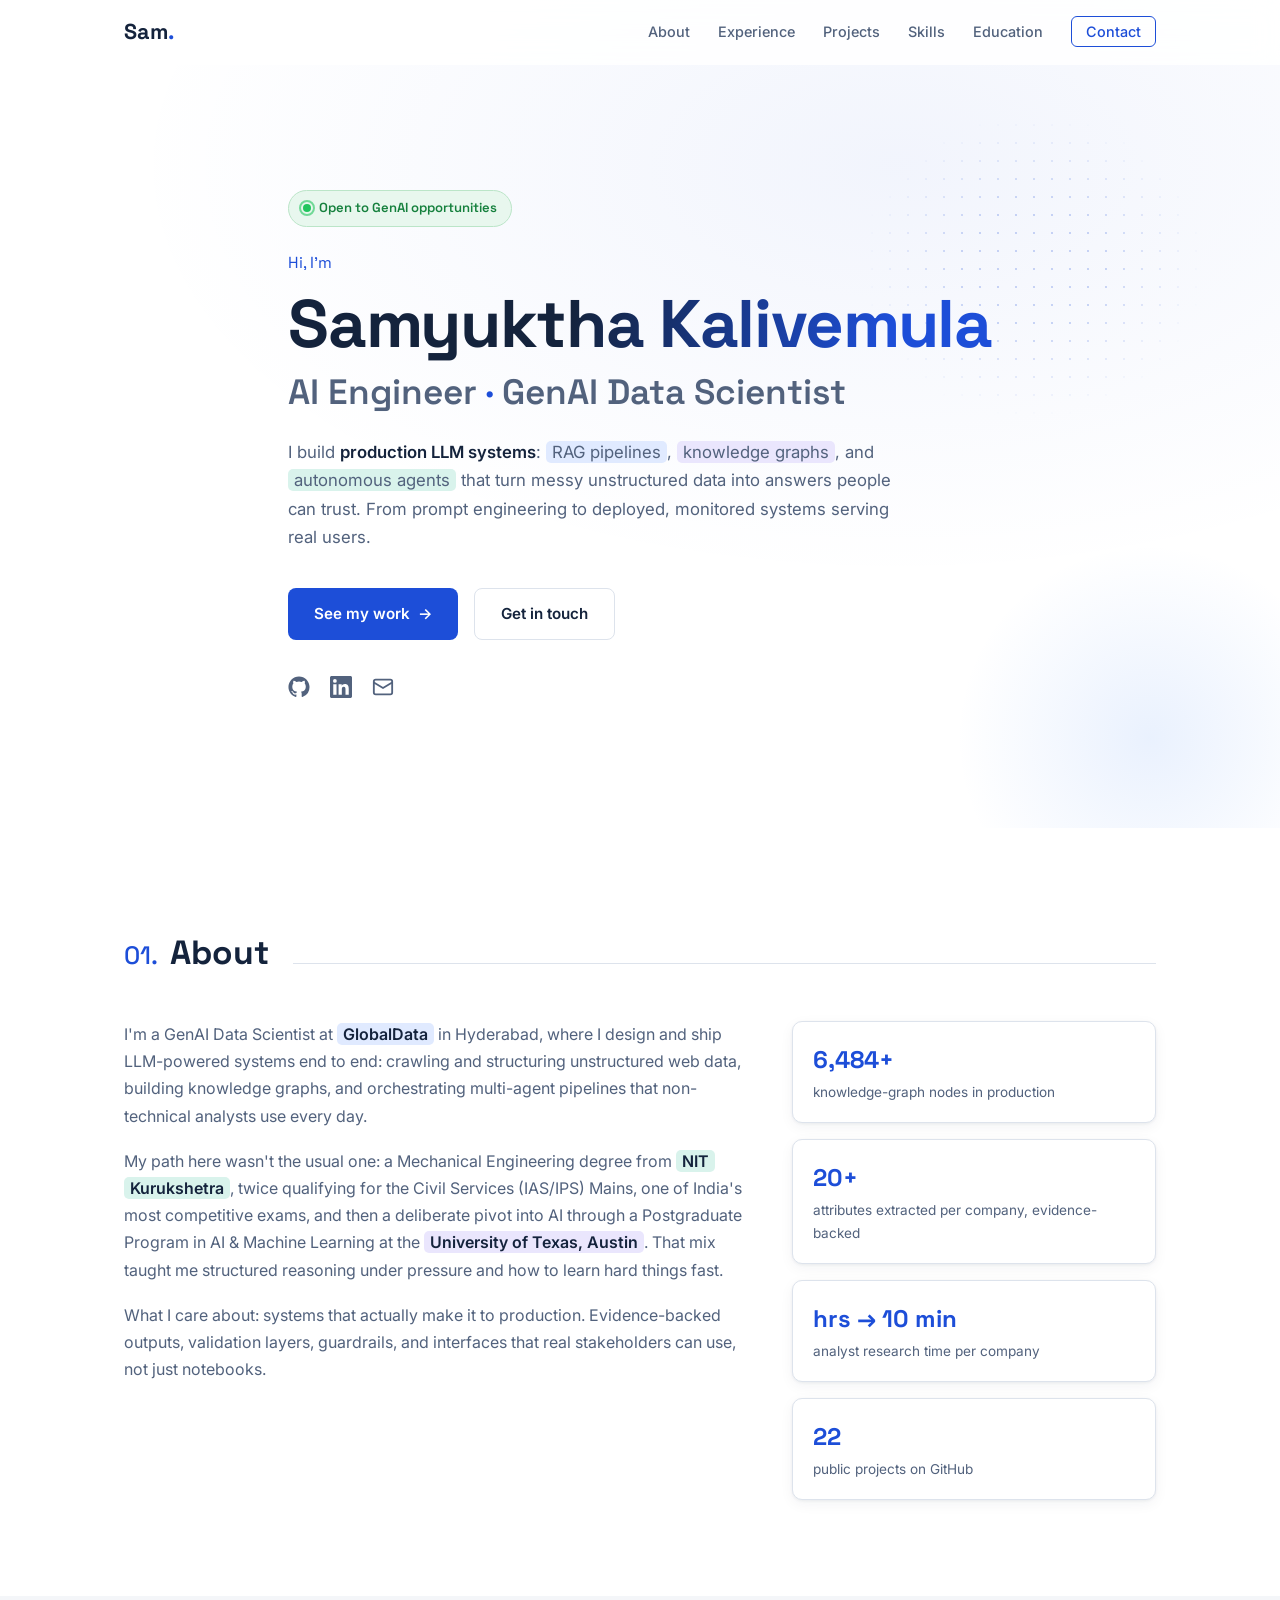
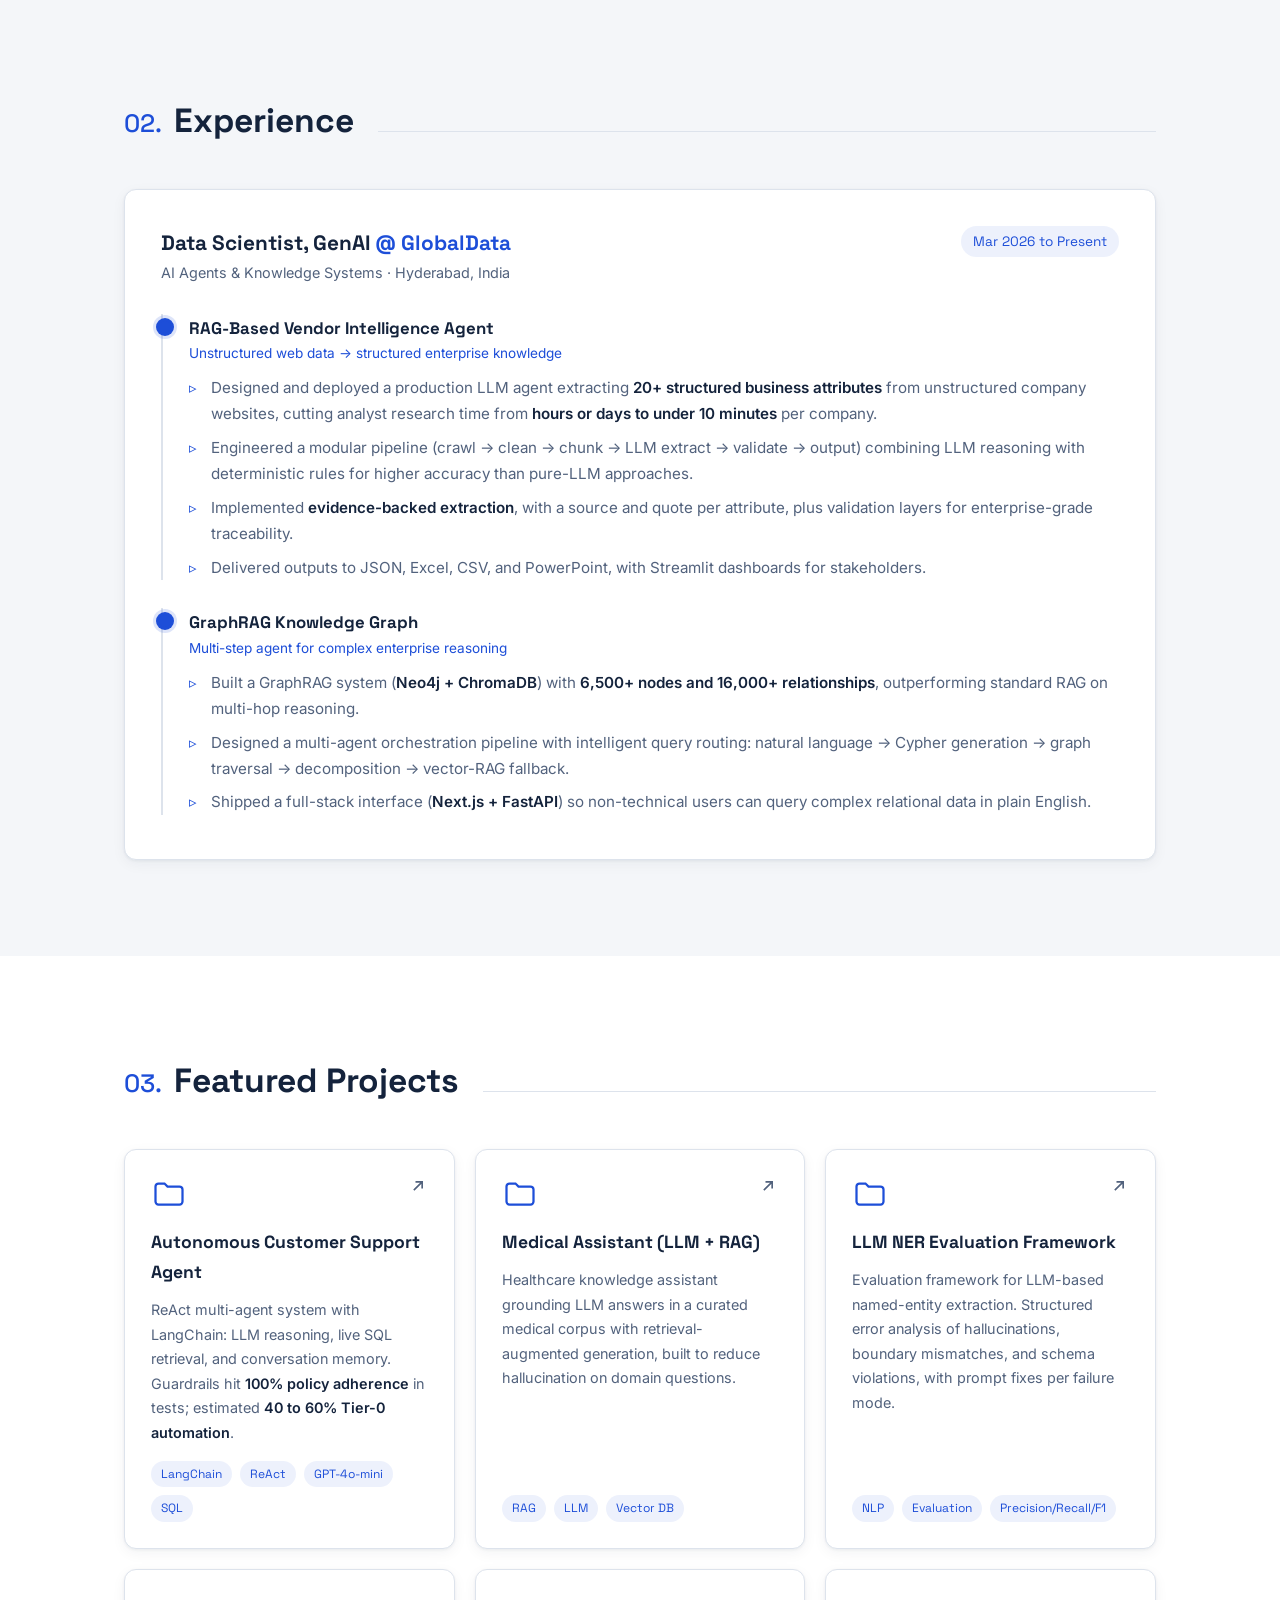
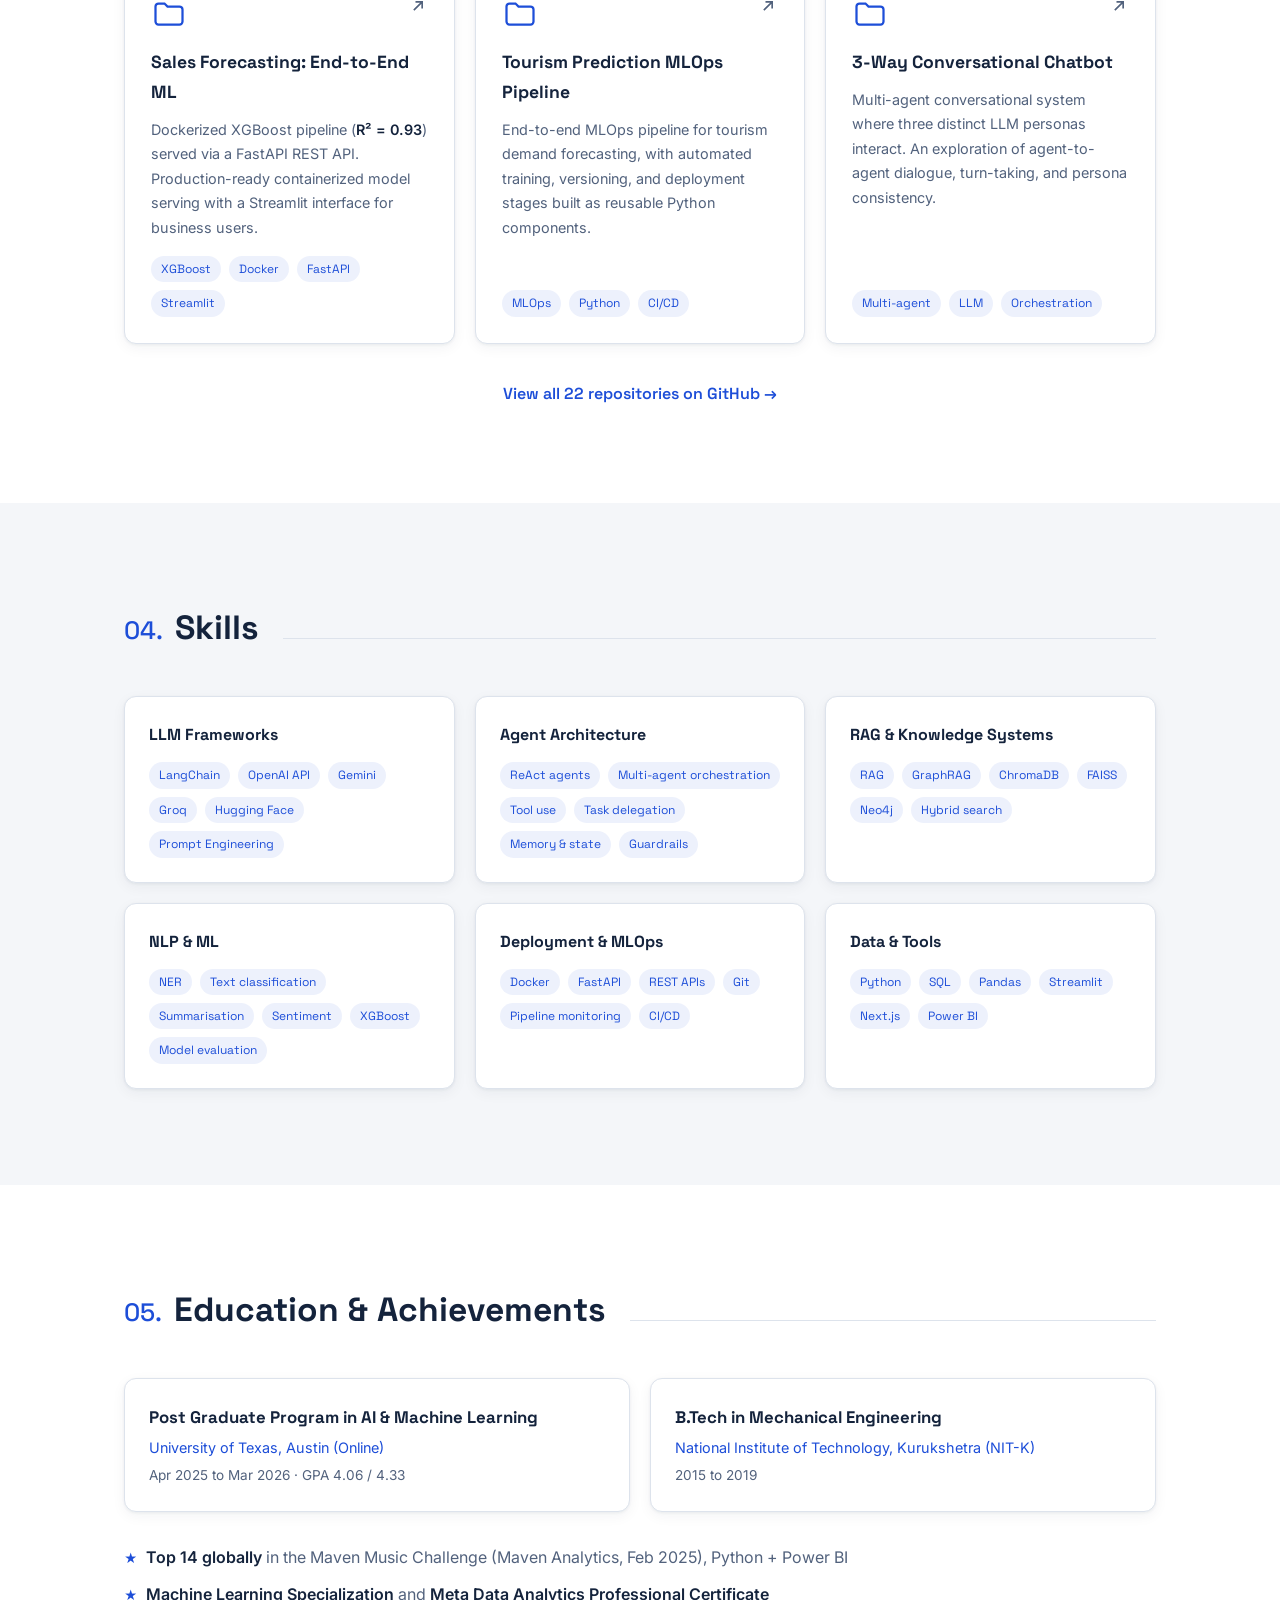
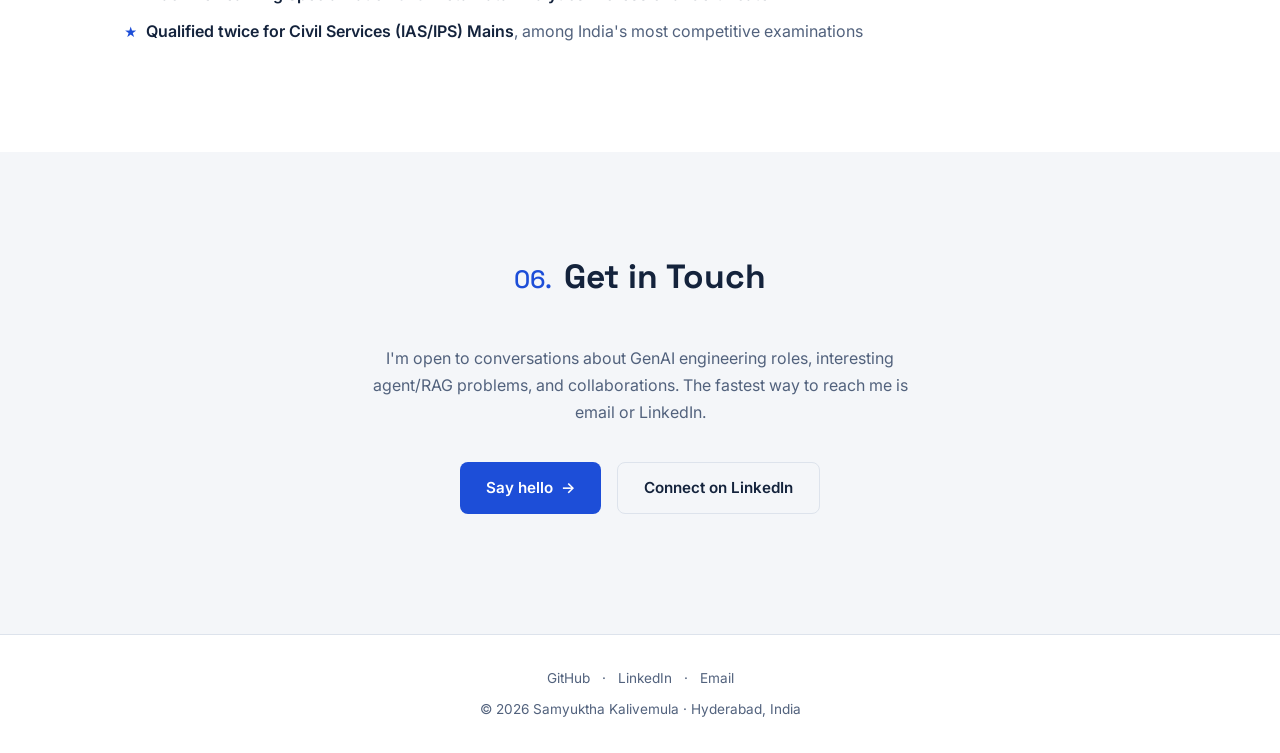
==== commit 992efde6: "Add micro-interactions and richer styling Availability badge, gradient name, marker highlights, dot-" ====
--- a/index.html
+++ b/index.html
@@ -21,6 +21,8 @@
   <link rel="stylesheet" href="styles.css">
 </head>
 <body>
+
+  <div class="scroll-progress" id="scrollProgress" aria-hidden="true"></div>
 
   <nav class="nav" id="nav">
     <div class="nav-inner">
@@ -40,17 +42,20 @@
   </nav>
 
   <header class="hero" id="top">
+    <div class="hero-deco" aria-hidden="true"></div>
     <div class="container">
+      <p class="hero-badge reveal"><span class="pulse-dot"></span>Open to GenAI opportunities</p>
       <p class="hero-eyebrow reveal">Hi, I'm</p>
       <h1 class="hero-name reveal">Samyuktha Kalivemula</h1>
       <h2 class="hero-title reveal">AI Engineer <span class="dot">·</span> GenAI Data Scientist</h2>
       <p class="hero-blurb reveal">
-        I build <strong>production LLM systems</strong>: RAG pipelines, knowledge graphs, and
-        autonomous agents that turn messy unstructured data into answers people can trust.
+        I build <strong>production LLM systems</strong>: <span class="hl hl-blue">RAG pipelines</span>,
+        <span class="hl hl-violet">knowledge graphs</span>, and <span class="hl hl-teal">autonomous agents</span>
+        that turn messy unstructured data into answers people can trust.
         From prompt engineering to deployed, monitored systems serving real users.
       </p>
       <div class="hero-actions reveal">
-        <a class="btn btn-primary" href="#projects">See my work</a>
+        <a class="btn btn-primary" href="#projects">See my work<span class="btn-arr">&rarr;</span></a>
         <a class="btn btn-ghost" href="#contact">Get in touch</a>
       </div>
       <div class="hero-social reveal">
@@ -74,15 +79,15 @@
         <div class="about-grid reveal">
           <div class="about-text">
             <p>
-              I'm a GenAI Data Scientist at <strong>GlobalData</strong> in Hyderabad, where I design and ship
+              I'm a GenAI Data Scientist at <span class="hl hl-blue"><strong>GlobalData</strong></span> in Hyderabad, where I design and ship
               LLM-powered systems end to end: crawling and structuring unstructured web data, building
               knowledge graphs, and orchestrating multi-agent pipelines that non-technical analysts use every day.
             </p>
             <p>
               My path here wasn't the usual one: a Mechanical Engineering degree from
-              <strong>NIT Kurukshetra</strong>, twice qualifying for the Civil Services (IAS/IPS) Mains, one of
+              <span class="hl hl-teal"><strong>NIT Kurukshetra</strong></span>, twice qualifying for the Civil Services (IAS/IPS) Mains, one of
               India's most competitive exams, and then a deliberate pivot into AI through a Postgraduate Program
-              in AI &amp; Machine Learning at the <strong>University of Texas, Austin</strong>. That mix taught me
+              in AI &amp; Machine Learning at the <span class="hl hl-violet"><strong>University of Texas, Austin</strong></span>. That mix taught me
               structured reasoning under pressure and how to learn hard things fast.
             </p>
             <p>
@@ -91,10 +96,10 @@
             </p>
           </div>
           <aside class="about-facts">
-            <div class="fact"><span class="fact-num">6,500+</span><span class="fact-label">knowledge-graph nodes in production</span></div>
-            <div class="fact"><span class="fact-num">20+</span><span class="fact-label">attributes extracted per company, evidence-backed</span></div>
+            <div class="fact"><span class="fact-num" data-count="6500" data-suffix="+">6,500+</span><span class="fact-label">knowledge-graph nodes in production</span></div>
+            <div class="fact"><span class="fact-num" data-count="20" data-suffix="+">20+</span><span class="fact-label">attributes extracted per company, evidence-backed</span></div>
             <div class="fact"><span class="fact-num">hrs&nbsp;→&nbsp;10&nbsp;min</span><span class="fact-label">analyst research time per company</span></div>
-            <div class="fact"><span class="fact-num">22</span><span class="fact-label">public projects on GitHub</span></div>
+            <div class="fact"><span class="fact-num" data-count="22" data-suffix="">22</span><span class="fact-label">public projects on GitHub</span></div>
           </aside>
         </div>
       </div>
@@ -269,7 +274,7 @@
           and collaborations. The fastest way to reach me is email or LinkedIn.
         </p>
         <div class="contact-actions reveal">
-          <a class="btn btn-primary" href="mailto:samyukthakcontactinfo@gmail.com">Say hello</a>
+          <a class="btn btn-primary" href="mailto:samyukthakcontactinfo@gmail.com">Say hello<span class="btn-arr">&rarr;</span></a>
           <a class="btn btn-ghost" href="https://www.linkedin.com/in/samyuktha-kalivemula/" target="_blank" rel="noopener">Connect on LinkedIn</a>
         </div>
       </div>
@@ -289,6 +294,10 @@
     </div>
   </footer>
 
+  <a href="#top" class="back-top" id="backTop" aria-label="Back to top">
+    <svg viewBox="0 0 24 24" width="18" height="18" fill="none" stroke="currentColor" stroke-width="2.5"><path d="M12 19V5m-7 7 7-7 7 7"/></svg>
+  </a>
+
   <script src="script.js"></script>
 </body>
 </html>
--- a/styles.css
+++ b/styles.css
@@ -39,6 +39,27 @@
 
 .accent { color: var(--accent); }
 
+/* ---------- Scroll progress ---------- */
+.scroll-progress {
+  position: fixed;
+  top: 0; left: 0;
+  height: 3px;
+  width: 0;
+  background: linear-gradient(90deg, var(--accent), #4f8ef7);
+  z-index: 200;
+}
+
+/* ---------- Marker highlights ---------- */
+.hl {
+  padding: 1px 6px;
+  border-radius: 5px;
+  box-decoration-break: clone;
+  -webkit-box-decoration-break: clone;
+}
+.hl-blue   { background: #e0eaff; }
+.hl-violet { background: #eae6fd; }
+.hl-teal   { background: #d9f3ec; }
+
 /* ---------- Nav ---------- */
 .nav {
   position: fixed;
@@ -81,8 +102,22 @@
   font-size: 0.9rem;
   font-weight: 500;
   transition: color 0.2s;
+  position: relative;
 }
 .nav-links a:hover, .nav-links a.active { color: var(--accent); }
+.nav-links a:not(.nav-cta)::after {
+  content: "";
+  position: absolute;
+  left: 0; right: 0; bottom: -6px;
+  height: 2px;
+  border-radius: 2px;
+  background: var(--accent);
+  transform: scaleX(0);
+  transform-origin: left;
+  transition: transform 0.25s ease;
+}
+.nav-links a:not(.nav-cta):hover::after,
+.nav-links a:not(.nav-cta).active::after { transform: scaleX(1); }
 
 .nav-cta {
   border: 1px solid var(--accent);
@@ -113,9 +148,75 @@
   display: flex;
   align-items: center;
   padding: 120px 0 60px;
+  position: relative;
+  overflow: hidden;
   background:
     radial-gradient(ellipse 60% 50% at 70% 20%, rgba(29, 78, 216, 0.06), transparent),
     var(--bg);
+}
+.hero .container { position: relative; z-index: 1; }
+
+.hero-deco {
+  position: absolute;
+  inset: 0;
+  pointer-events: none;
+}
+.hero-deco::before {
+  content: "";
+  position: absolute;
+  top: 14%; right: 6%;
+  width: 340px; height: 300px;
+  background-image: radial-gradient(rgba(29, 78, 216, 0.22) 1.5px, transparent 1.5px);
+  background-size: 18px 18px;
+  -webkit-mask-image: radial-gradient(ellipse at center, black 30%, transparent 72%);
+  mask-image: radial-gradient(ellipse at center, black 30%, transparent 72%);
+}
+.hero-deco::after {
+  content: "";
+  position: absolute;
+  bottom: -120px; right: -80px;
+  width: 420px; height: 420px;
+  border-radius: 50%;
+  background: radial-gradient(circle, rgba(79, 142, 247, 0.12), transparent 65%);
+  animation: blob-drift 14s ease-in-out infinite alternate;
+}
+@keyframes blob-drift {
+  from { transform: translate(0, 0) scale(1); }
+  to   { transform: translate(-60px, -50px) scale(1.15); }
+}
+
+.hero-badge {
+  display: inline-flex;
+  align-items: center;
+  gap: 8px;
+  font-size: 0.82rem;
+  font-weight: 600;
+  font-family: var(--font-display);
+  color: #15803d;
+  background: #e8f7ee;
+  border: 1px solid #bbe5c8;
+  border-radius: 999px;
+  padding: 6px 14px;
+  margin-bottom: 22px;
+}
+.pulse-dot {
+  width: 8px; height: 8px;
+  border-radius: 50%;
+  background: #22c55e;
+  position: relative;
+}
+.pulse-dot::after {
+  content: "";
+  position: absolute;
+  inset: -4px;
+  border-radius: 50%;
+  border: 2px solid #22c55e;
+  opacity: 0.6;
+  animation: pulse-ring 1.8s ease-out infinite;
+}
+@keyframes pulse-ring {
+  from { transform: scale(0.5); opacity: 0.6; }
+  to   { transform: scale(1.4); opacity: 0; }
 }
 
 .hero-eyebrow {
@@ -131,6 +232,11 @@
   font-weight: 700;
   line-height: 1.1;
   letter-spacing: -0.02em;
+  background: linear-gradient(100deg, var(--text) 40%, var(--accent) 85%);
+  -webkit-background-clip: text;
+  background-clip: text;
+  -webkit-text-fill-color: transparent;
+  color: var(--text);
 }
 
 .hero-title {
@@ -162,13 +268,17 @@
 
 /* ---------- Buttons ---------- */
 .btn {
-  display: inline-block;
+  display: inline-flex;
+  align-items: center;
+  gap: 8px;
   padding: 12px 26px;
   border-radius: 8px;
   font-weight: 600;
   font-size: 0.95rem;
   transition: background 0.2s, transform 0.2s, box-shadow 0.2s;
 }
+.btn-arr { display: inline-block; transition: transform 0.25s ease; }
+.btn:hover .btn-arr { transform: translateX(4px); }
 .btn-primary {
   background: var(--accent);
   color: #ffffff;
@@ -267,7 +377,22 @@
   border-radius: 999px;
 }
 
-.xp-project { margin-top: 28px; }
+.xp-project {
+  margin-top: 28px;
+  position: relative;
+  padding-left: 26px;
+  border-left: 2px solid var(--border);
+}
+.xp-project::before {
+  content: "";
+  position: absolute;
+  left: -7px; top: 4px;
+  width: 12px; height: 12px;
+  border-radius: 50%;
+  background: var(--accent);
+  border: 3px solid var(--accent-dim);
+  box-shadow: 0 0 0 3px rgba(29, 78, 216, 0.15);
+}
 .xp-project h4 {
   font-family: var(--font-display);
   font-size: 1.05rem;
@@ -305,12 +430,28 @@
   display: flex;
   flex-direction: column;
   color: var(--text);
-  transition: transform 0.2s, border-color 0.2s;
+  position: relative;
+  overflow: hidden;
+  transition: transform 0.2s, border-color 0.2s, box-shadow 0.2s;
+}
+.project-card::before {
+  content: "";
+  position: absolute;
+  top: 0; left: 0; right: 0;
+  height: 3px;
+  background: linear-gradient(90deg, var(--accent), #4f8ef7);
+  transform: scaleX(0);
+  transform-origin: left;
+  transition: transform 0.3s ease;
 }
 .project-card:hover {
-  transform: translateY(-4px);
-  border-color: var(--accent);
-}
+  transform: translateY(-5px);
+  border-color: rgba(29, 78, 216, 0.35);
+  box-shadow: 0 12px 32px rgba(20, 35, 60, 0.12);
+}
+.project-card:hover::before { transform: scaleX(1); }
+.project-card:hover .folder { transform: translateY(-2px) rotate(-4deg); }
+.project-top .folder { transition: transform 0.25s ease; }
 .project-top {
   display: flex;
   justify-content: space-between;
@@ -346,7 +487,9 @@
   background: var(--accent-dim);
   padding: 3px 10px;
   border-radius: 999px;
-}
+  transition: background 0.2s, transform 0.2s;
+}
+.tags li:hover { background: rgba(29, 78, 216, 0.16); transform: translateY(-1px); }
 
 .more-link { margin-top: 36px; text-align: center; }
 .more-link a { font-family: var(--font-display); font-weight: 600; }
@@ -430,6 +573,32 @@
 .footer-social a { color: var(--text-dim); }
 .footer-social a:hover { color: var(--accent); }
 
+/* ---------- Back to top ---------- */
+.back-top {
+  position: fixed;
+  right: 24px; bottom: 24px;
+  width: 44px; height: 44px;
+  border-radius: 50%;
+  background: var(--card);
+  border: 1px solid var(--border);
+  box-shadow: 0 4px 16px rgba(20, 35, 60, 0.12);
+  display: flex;
+  align-items: center;
+  justify-content: center;
+  color: var(--accent);
+  opacity: 0;
+  transform: translateY(12px);
+  pointer-events: none;
+  transition: opacity 0.3s, transform 0.3s, background 0.2s;
+  z-index: 90;
+}
+.back-top.show {
+  opacity: 1;
+  transform: none;
+  pointer-events: auto;
+}
+.back-top:hover { background: var(--accent-dim); }
+
 /* ---------- Reveal animation ---------- */
 .reveal {
   opacity: 0;
@@ -441,8 +610,9 @@
   transform: none;
 }
 @media (prefers-reduced-motion: reduce) {
-  .reveal { opacity: 1; transform: none; transition: none; }
+  .reveal { opacity: 1; transform: none; transition: none !important; transition-delay: 0s !important; }
   html { scroll-behavior: auto; }
+  .hero-deco::after, .pulse-dot::after { animation: none; }
 }
 
 /* ---------- Mobile ---------- */
@@ -477,6 +647,8 @@
   .nav.menu-open .nav-toggle span:nth-child(3) { transform: translateY(-7px) rotate(-45deg); }
 
   .hero { min-height: auto; padding: 130px 0 70px; }
+  .hero-deco::before { width: 200px; height: 180px; top: 6%; right: -30px; opacity: 0.6; }
+  .back-top { right: 16px; bottom: 16px; }
   .section { padding: 64px 0; }
 
   .about-grid { grid-template-columns: 1fr; gap: 32px; }
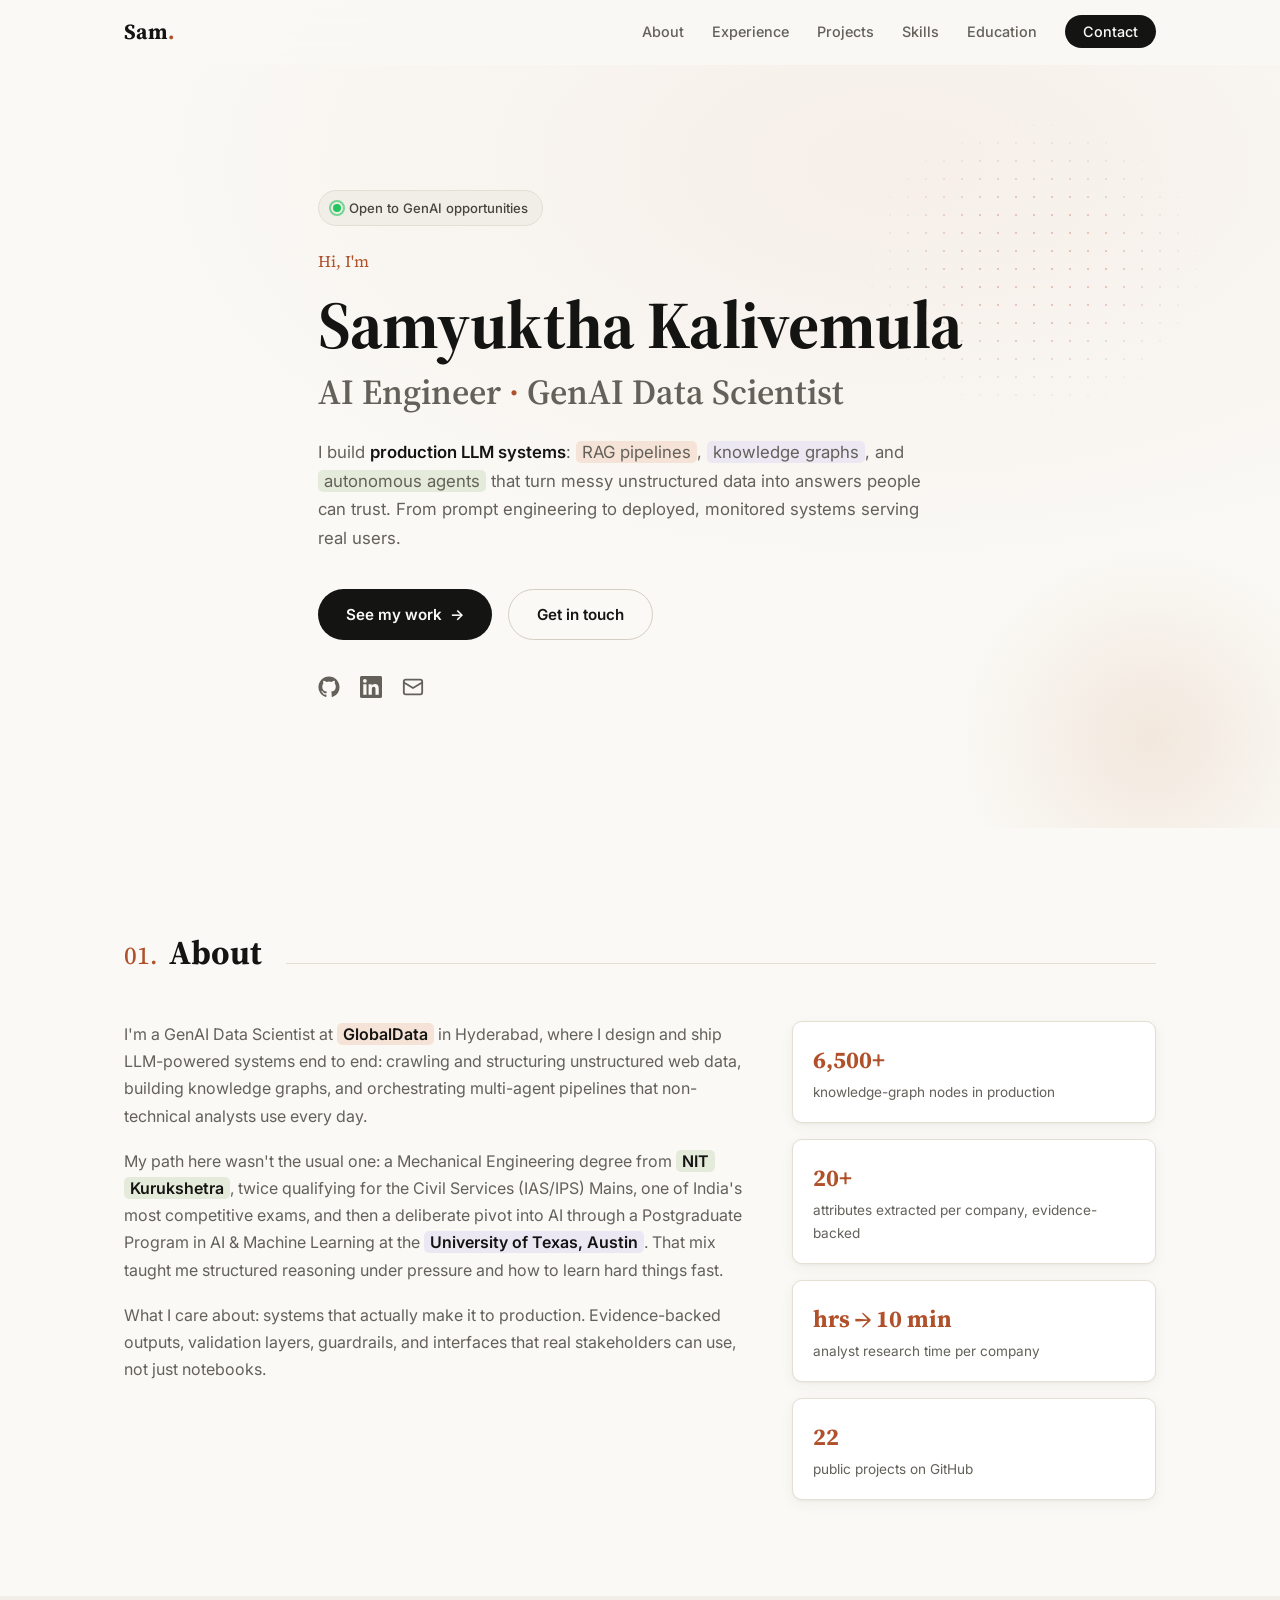
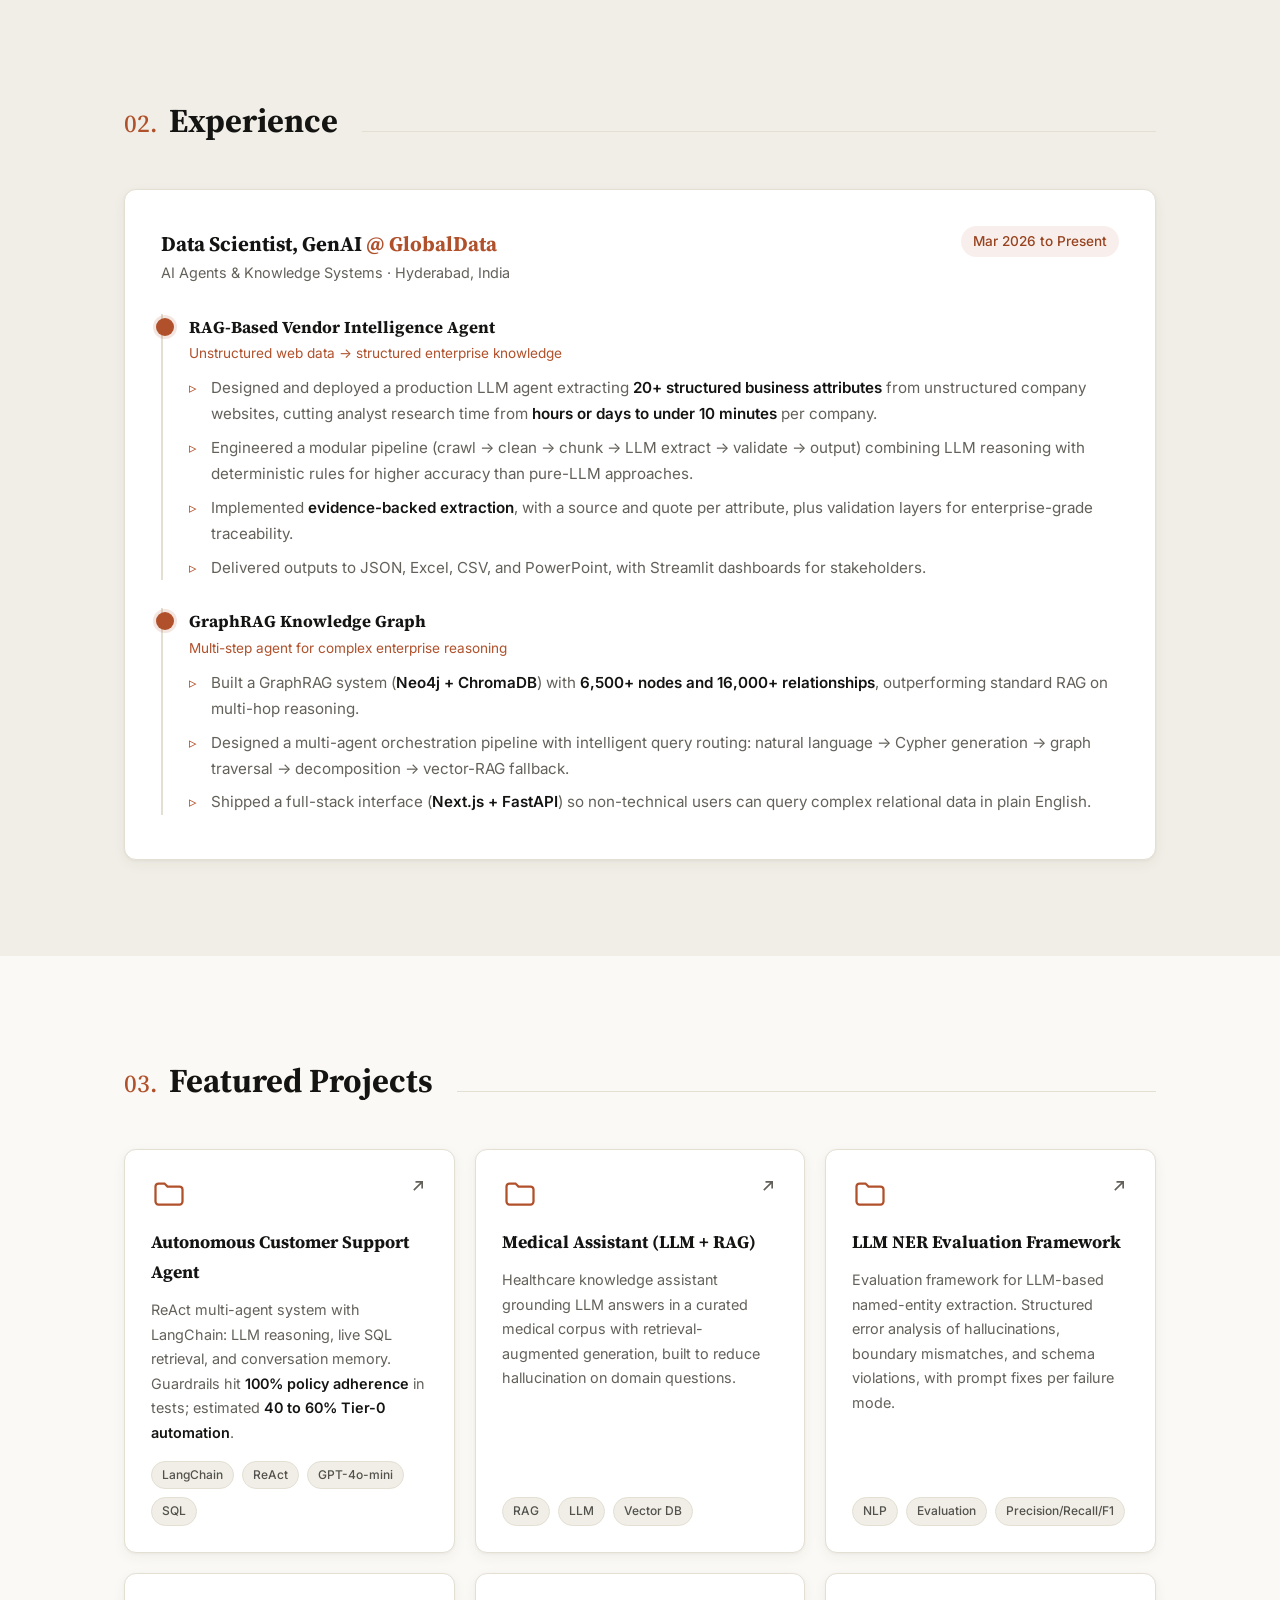
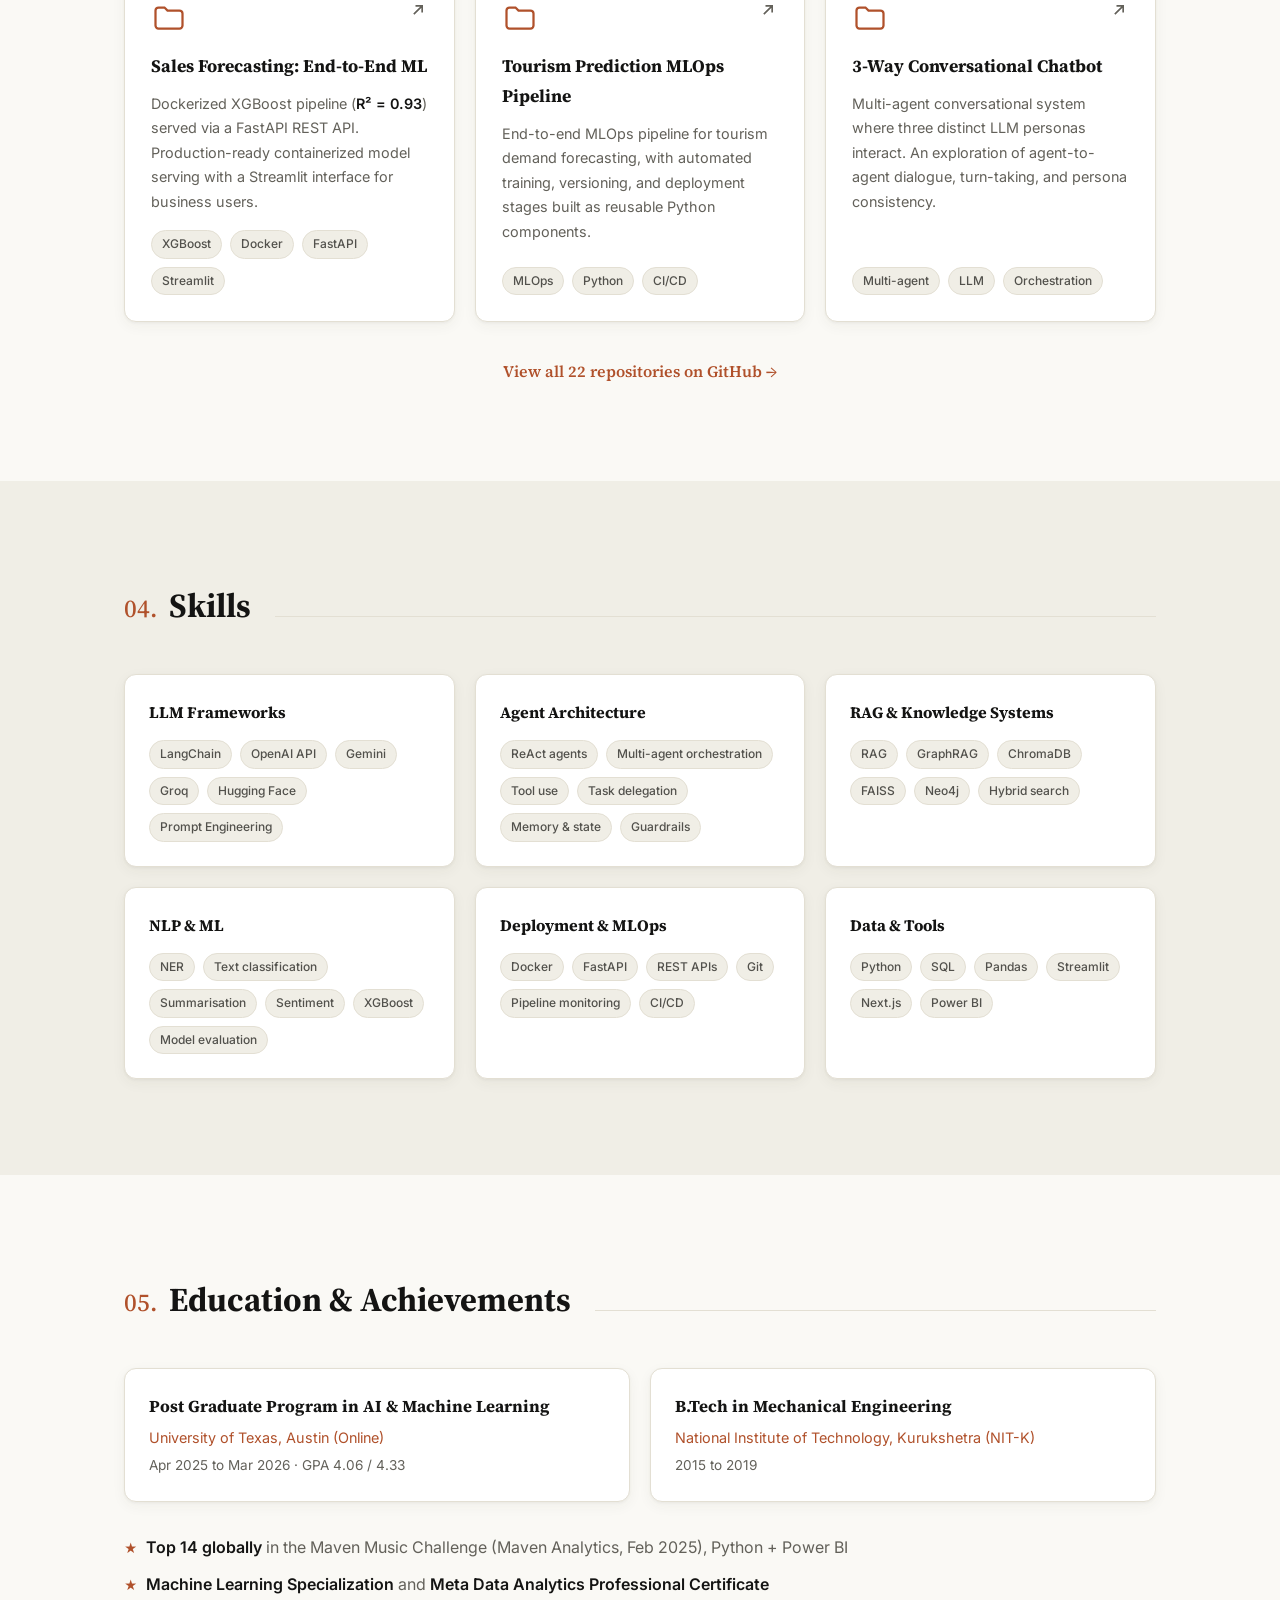
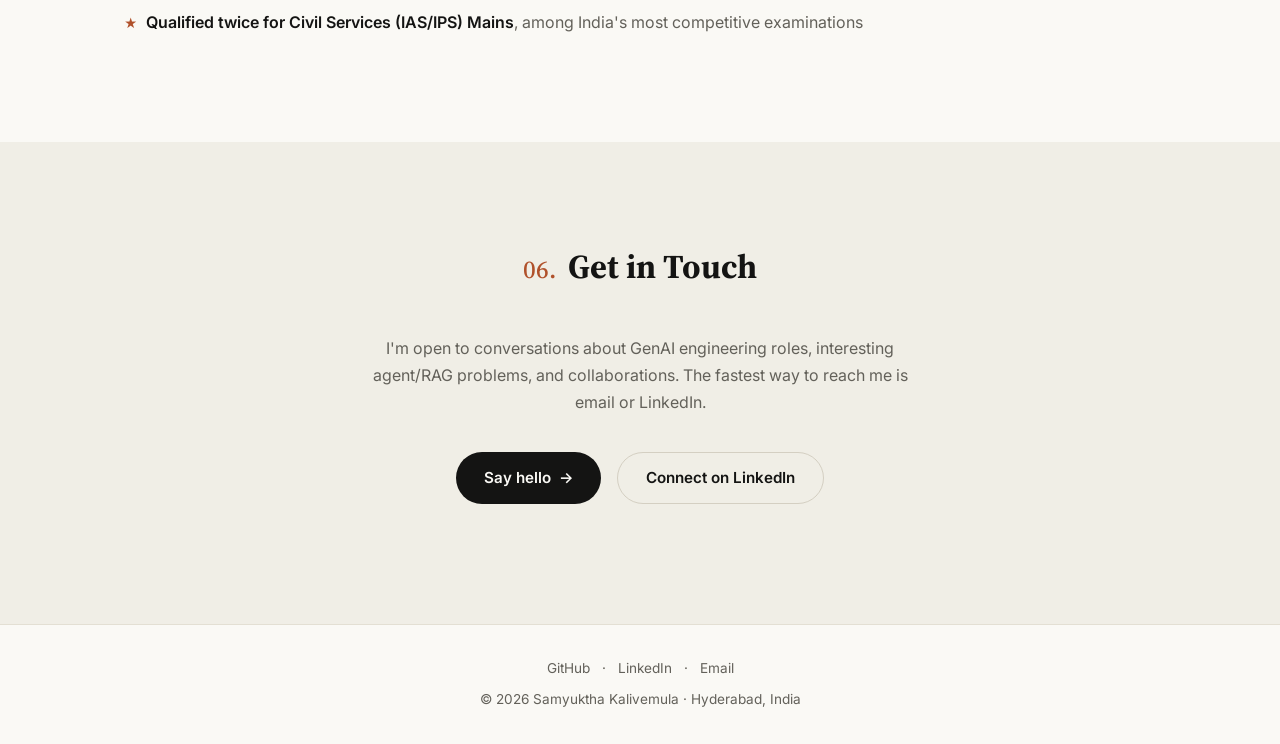
==== commit 9ba14528: "Restyle to warm editorial theme: paper background, serif display, terracotta accent Co-Authored-By: " ====
--- a/index.html
+++ b/index.html
@@ -17,7 +17,7 @@
   <link rel="icon" type="image/svg+xml" href="favicon.svg">
   <link rel="preconnect" href="https://fonts.googleapis.com">
   <link rel="preconnect" href="https://fonts.gstatic.com" crossorigin>
-  <link href="https://fonts.googleapis.com/css2?family=Inter:wght@400;500;600;700&family=Space+Grotesk:wght@500;600;700&display=swap" rel="stylesheet">
+  <link href="https://fonts.googleapis.com/css2?family=Inter:wght@400;500;600;700&family=Source+Serif+4:opsz,wght@8..60,600;8..60,700&display=swap" rel="stylesheet">
   <link rel="stylesheet" href="styles.css">
 </head>
 <body>
--- a/styles.css
+++ b/styles.css
@@ -1,15 +1,16 @@
 :root {
-  --bg: #ffffff;
-  --bg-alt: #f4f6f9;
+  --bg: #faf9f5;
+  --bg-alt: #f0eee6;
   --card: #ffffff;
-  --border: #dde3ec;
-  --text: #14233c;
-  --text-dim: #52627d;
-  --accent: #1d4ed8;
-  --accent-dim: rgba(29, 78, 216, 0.08);
-  --shadow: 0 1px 3px rgba(20, 35, 60, 0.06), 0 4px 14px rgba(20, 35, 60, 0.05);
+  --border: #e3dfd3;
+  --text: #141413;
+  --text-dim: #63615a;
+  --accent: #b0512b;
+  --accent-dim: rgba(176, 81, 43, 0.09);
+  --ink: #141413;
+  --shadow: 0 1px 3px rgba(60, 50, 40, 0.05), 0 4px 14px rgba(60, 50, 40, 0.05);
   --font-body: "Inter", -apple-system, BlinkMacSystemFont, "Segoe UI", sans-serif;
-  --font-display: "Space Grotesk", var(--font-body);
+  --font-display: "Source Serif 4", Georgia, "Times New Roman", serif;
   --maxw: 1080px;
 }
 
@@ -43,9 +44,9 @@
 .scroll-progress {
   position: fixed;
   top: 0; left: 0;
-  height: 3px;
+  height: 2px;
   width: 0;
-  background: linear-gradient(90deg, var(--accent), #4f8ef7);
+  background: var(--accent);
   z-index: 200;
 }
 
@@ -56,16 +57,16 @@
   box-decoration-break: clone;
   -webkit-box-decoration-break: clone;
 }
-.hl-blue   { background: #e0eaff; }
-.hl-violet { background: #eae6fd; }
-.hl-teal   { background: #d9f3ec; }
+.hl-blue   { background: #f6e3d7; }
+.hl-violet { background: #ebe7f3; }
+.hl-teal   { background: #e5ebda; }
 
 /* ---------- Nav ---------- */
 .nav {
   position: fixed;
   top: 0; left: 0; right: 0;
   z-index: 100;
-  background: rgba(255, 255, 255, 0.85);
+  background: rgba(250, 249, 245, 0.88);
   backdrop-filter: blur(12px);
   -webkit-backdrop-filter: blur(12px);
   border-bottom: 1px solid transparent;
@@ -120,12 +121,13 @@
 .nav-links a:not(.nav-cta).active::after { transform: scaleX(1); }
 
 .nav-cta {
-  border: 1px solid var(--accent);
-  border-radius: 6px;
-  padding: 6px 14px;
-  color: var(--accent) !important;
-}
-.nav-cta:hover { background: var(--accent-dim); }
+  background: var(--ink);
+  border-radius: 999px;
+  padding: 8px 18px;
+  color: var(--bg) !important;
+  transition: background 0.2s;
+}
+.nav-cta:hover { background: #3a3936; }
 
 .nav-toggle {
   display: none;
@@ -151,7 +153,7 @@
   position: relative;
   overflow: hidden;
   background:
-    radial-gradient(ellipse 60% 50% at 70% 20%, rgba(29, 78, 216, 0.06), transparent),
+    radial-gradient(ellipse 60% 50% at 70% 20%, rgba(204, 120, 92, 0.08), transparent),
     var(--bg);
 }
 .hero .container { position: relative; z-index: 1; }
@@ -166,7 +168,7 @@
   position: absolute;
   top: 14%; right: 6%;
   width: 340px; height: 300px;
-  background-image: radial-gradient(rgba(29, 78, 216, 0.22) 1.5px, transparent 1.5px);
+  background-image: radial-gradient(rgba(176, 81, 43, 0.28) 1.5px, transparent 1.5px);
   background-size: 18px 18px;
   -webkit-mask-image: radial-gradient(ellipse at center, black 30%, transparent 72%);
   mask-image: radial-gradient(ellipse at center, black 30%, transparent 72%);
@@ -177,7 +179,7 @@
   bottom: -120px; right: -80px;
   width: 420px; height: 420px;
   border-radius: 50%;
-  background: radial-gradient(circle, rgba(79, 142, 247, 0.12), transparent 65%);
+  background: radial-gradient(circle, rgba(212, 162, 127, 0.2), transparent 65%);
   animation: blob-drift 14s ease-in-out infinite alternate;
 }
 @keyframes blob-drift {
@@ -190,11 +192,11 @@
   align-items: center;
   gap: 8px;
   font-size: 0.82rem;
-  font-weight: 600;
-  font-family: var(--font-display);
-  color: #15803d;
-  background: #e8f7ee;
-  border: 1px solid #bbe5c8;
+  font-weight: 500;
+  font-family: var(--font-body);
+  color: #45443f;
+  background: var(--bg-alt);
+  border: 1px solid var(--border);
   border-radius: 999px;
   padding: 6px 14px;
   margin-bottom: 22px;
@@ -230,12 +232,8 @@
   font-family: var(--font-display);
   font-size: clamp(2.4rem, 6vw, 4.2rem);
   font-weight: 700;
-  line-height: 1.1;
-  letter-spacing: -0.02em;
-  background: linear-gradient(100deg, var(--text) 40%, var(--accent) 85%);
-  -webkit-background-clip: text;
-  background-clip: text;
-  -webkit-text-fill-color: transparent;
+  line-height: 1.12;
+  letter-spacing: -0.01em;
   color: var(--text);
 }
 
@@ -271,24 +269,24 @@
   display: inline-flex;
   align-items: center;
   gap: 8px;
-  padding: 12px 26px;
-  border-radius: 8px;
+  padding: 12px 28px;
+  border-radius: 999px;
   font-weight: 600;
   font-size: 0.95rem;
-  transition: background 0.2s, transform 0.2s, box-shadow 0.2s;
+  transition: background 0.2s, transform 0.2s, box-shadow 0.2s, border-color 0.2s;
 }
 .btn-arr { display: inline-block; transition: transform 0.25s ease; }
 .btn:hover .btn-arr { transform: translateX(4px); }
 .btn-primary {
-  background: var(--accent);
-  color: #ffffff;
-}
-.btn-primary:hover { transform: translateY(-2px); box-shadow: 0 8px 24px rgba(29, 78, 216, 0.28); }
+  background: var(--ink);
+  color: var(--bg);
+}
+.btn-primary:hover { transform: translateY(-2px); box-shadow: 0 8px 20px rgba(20, 20, 19, 0.2); }
 .btn-ghost {
-  border: 1px solid var(--border);
+  border: 1px solid #d4cfc2;
   color: var(--text);
 }
-.btn-ghost:hover { border-color: var(--accent); color: var(--accent); }
+.btn-ghost:hover { border-color: var(--ink); }
 
 /* ---------- Sections ---------- */
 .section { padding: 96px 0; }
@@ -367,12 +365,12 @@
 .xp-org { color: var(--accent); }
 .xp-sub { color: var(--text-dim); font-size: 0.9rem; }
 .xp-date {
-  color: var(--text-dim);
   font-size: 0.85rem;
-  font-family: var(--font-display);
+  font-family: var(--font-body);
+  font-weight: 500;
   white-space: nowrap;
   background: var(--accent-dim);
-  color: var(--accent);
+  color: #97431f;
   padding: 4px 12px;
   border-radius: 999px;
 }
@@ -391,7 +389,7 @@
   border-radius: 50%;
   background: var(--accent);
   border: 3px solid var(--accent-dim);
-  box-shadow: 0 0 0 3px rgba(29, 78, 216, 0.15);
+  box-shadow: 0 0 0 3px rgba(176, 81, 43, 0.15);
 }
 .xp-project h4 {
   font-family: var(--font-display);
@@ -439,15 +437,15 @@
   position: absolute;
   top: 0; left: 0; right: 0;
   height: 3px;
-  background: linear-gradient(90deg, var(--accent), #4f8ef7);
+  background: var(--accent);
   transform: scaleX(0);
   transform-origin: left;
   transition: transform 0.3s ease;
 }
 .project-card:hover {
   transform: translateY(-5px);
-  border-color: rgba(29, 78, 216, 0.35);
-  box-shadow: 0 12px 32px rgba(20, 35, 60, 0.12);
+  border-color: rgba(176, 81, 43, 0.35);
+  box-shadow: 0 12px 32px rgba(60, 50, 40, 0.12);
 }
 .project-card:hover::before { transform: scaleX(1); }
 .project-card:hover .folder { transform: translateY(-2px) rotate(-4deg); }
@@ -482,14 +480,16 @@
 }
 .tags li {
   font-size: 0.75rem;
-  font-family: var(--font-display);
-  color: var(--accent);
-  background: var(--accent-dim);
+  font-family: var(--font-body);
+  font-weight: 500;
+  color: #52514c;
+  background: var(--bg-alt);
+  border: 1px solid var(--border);
   padding: 3px 10px;
   border-radius: 999px;
   transition: background 0.2s, transform 0.2s;
 }
-.tags li:hover { background: rgba(29, 78, 216, 0.16); transform: translateY(-1px); }
+.tags li:hover { background: #e7e3d6; transform: translateY(-1px); }
 
 .more-link { margin-top: 36px; text-align: center; }
 .more-link a { font-family: var(--font-display); font-weight: 600; }
@@ -581,7 +581,7 @@
   border-radius: 50%;
   background: var(--card);
   border: 1px solid var(--border);
-  box-shadow: 0 4px 16px rgba(20, 35, 60, 0.12);
+  box-shadow: 0 4px 16px rgba(60, 50, 40, 0.12);
   display: flex;
   align-items: center;
   justify-content: center;
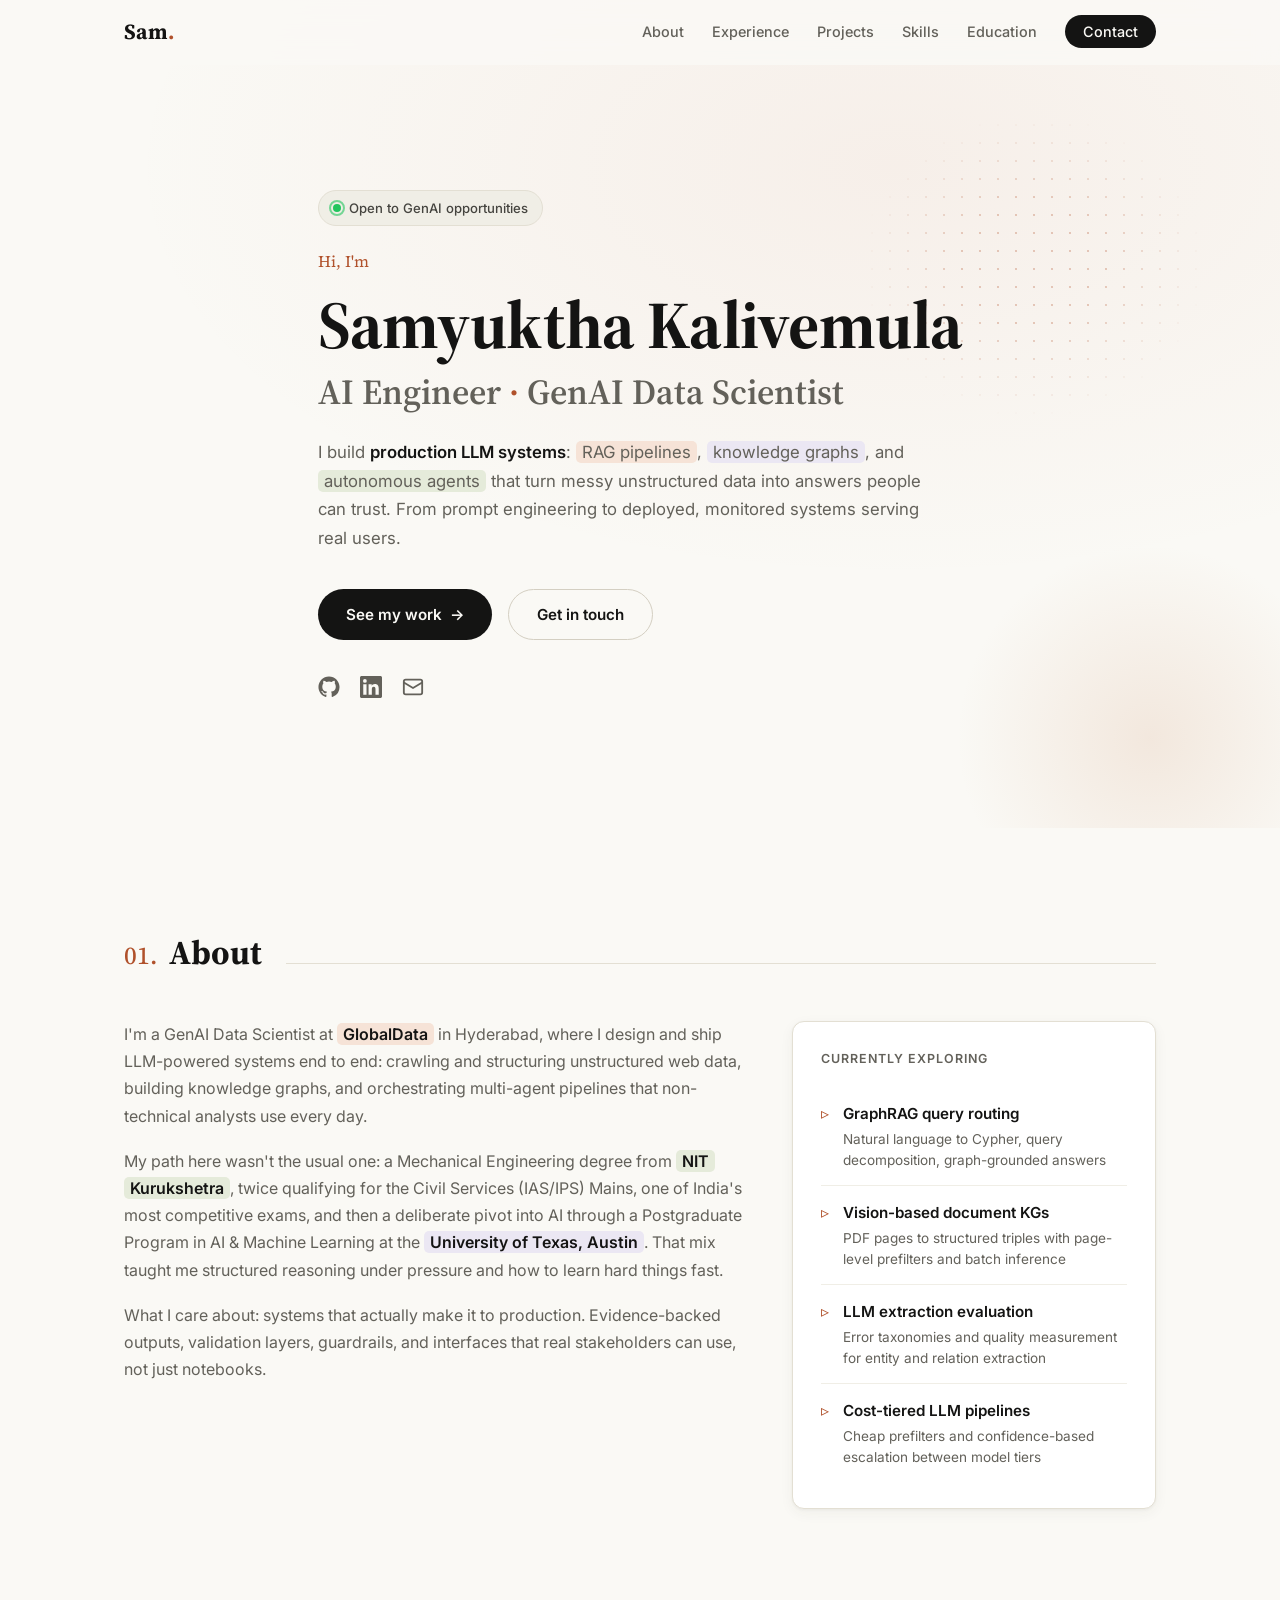
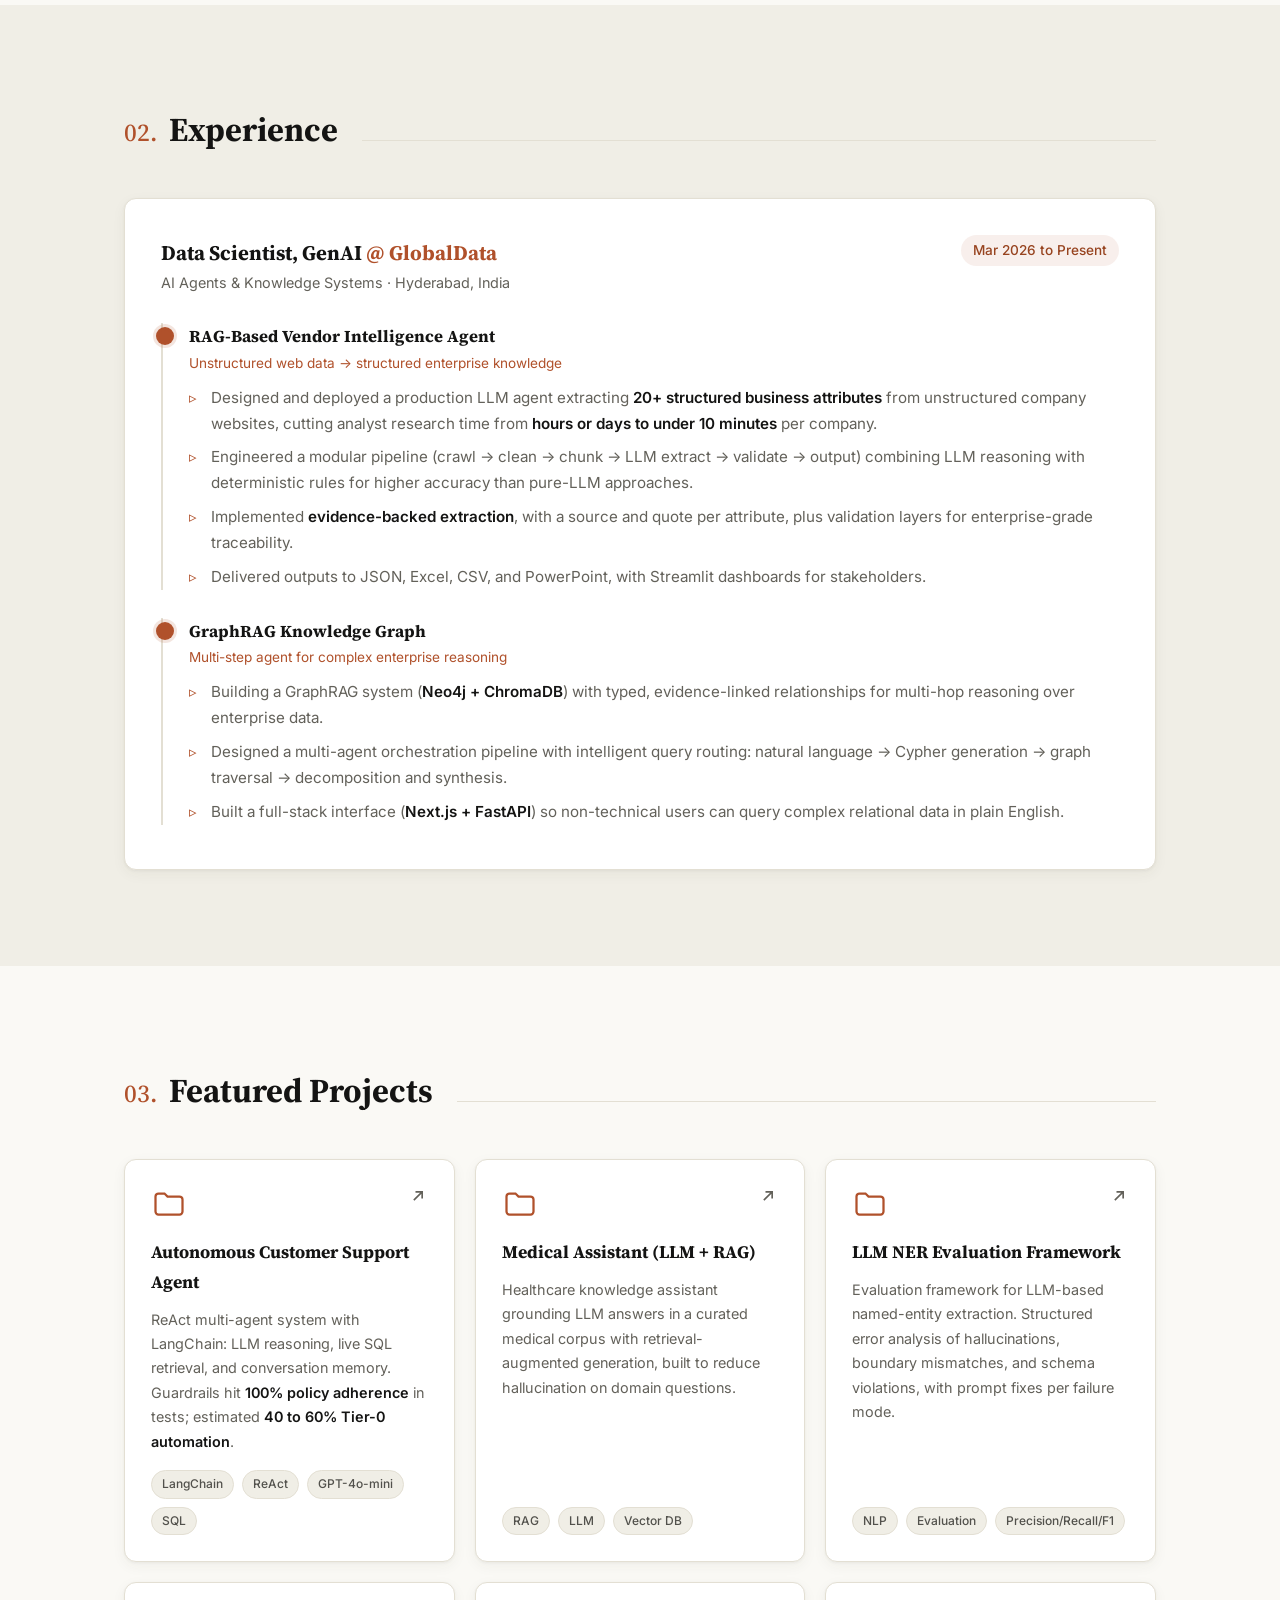
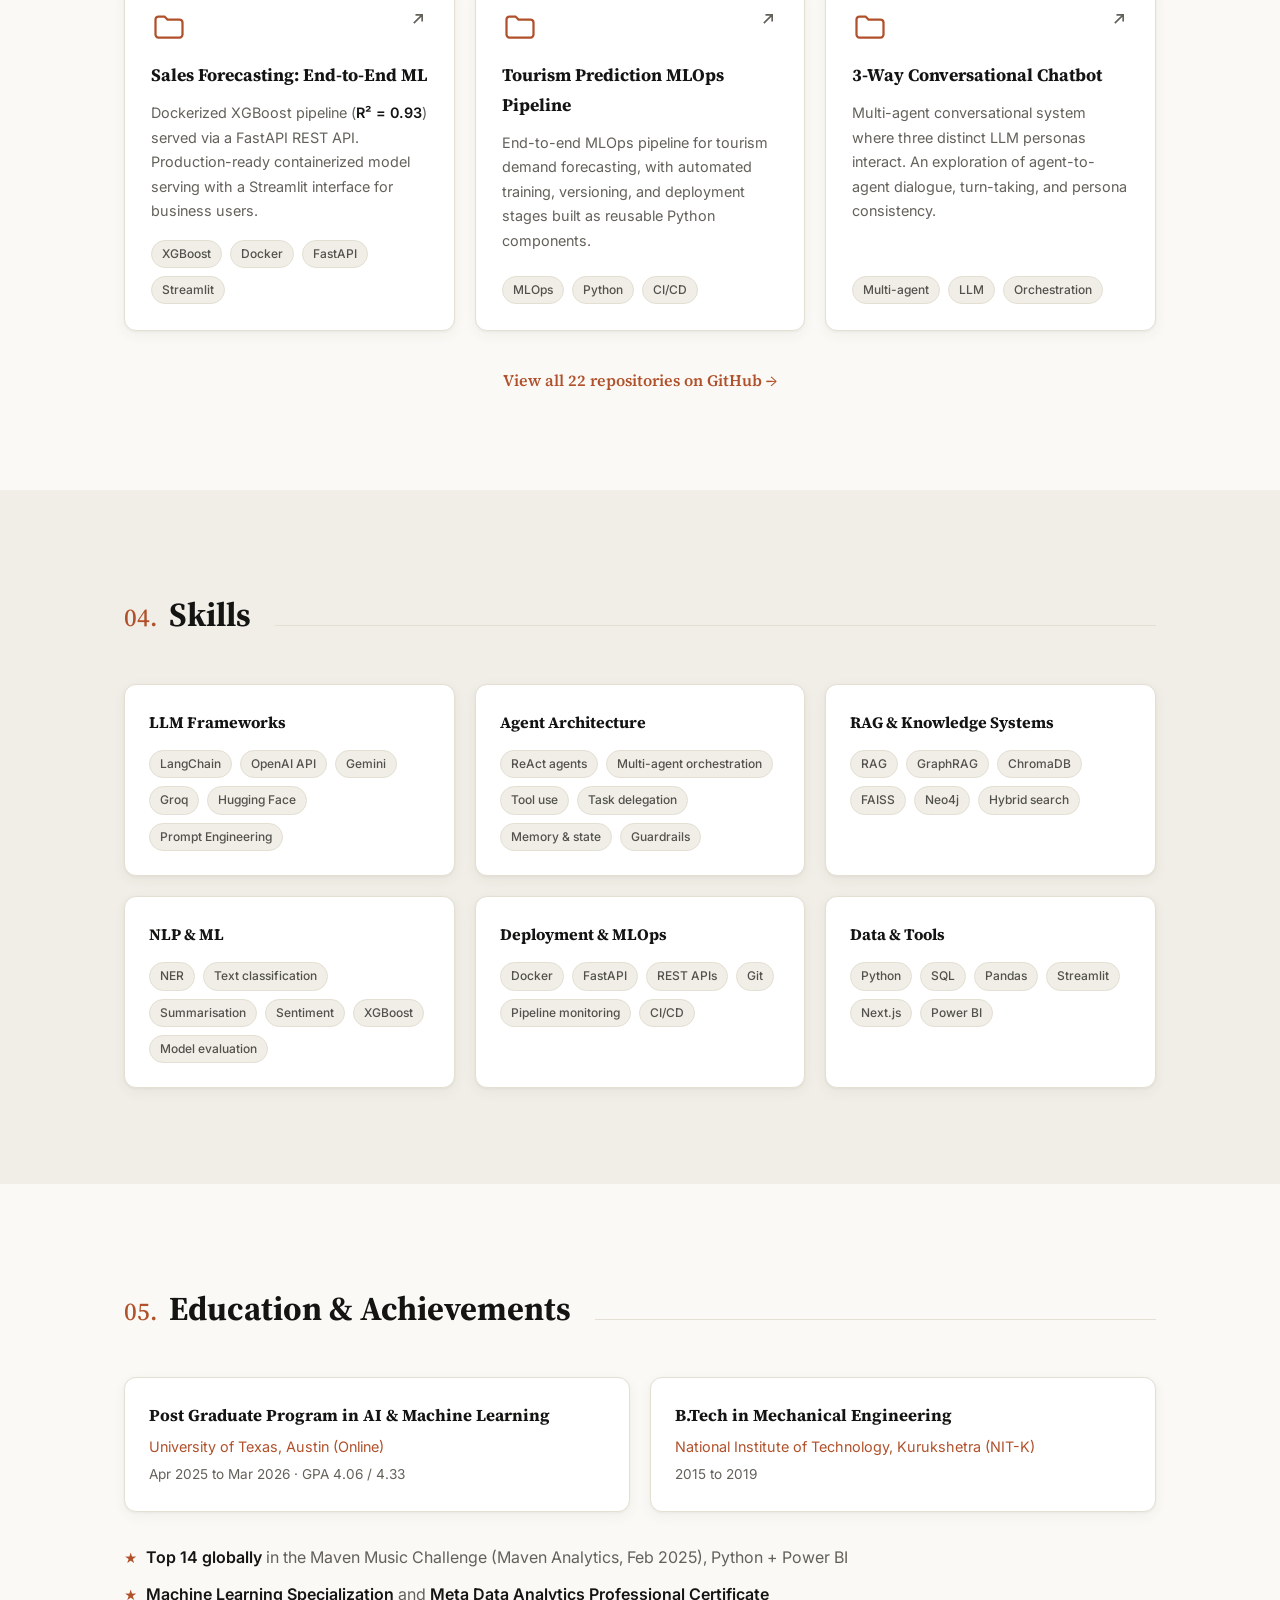
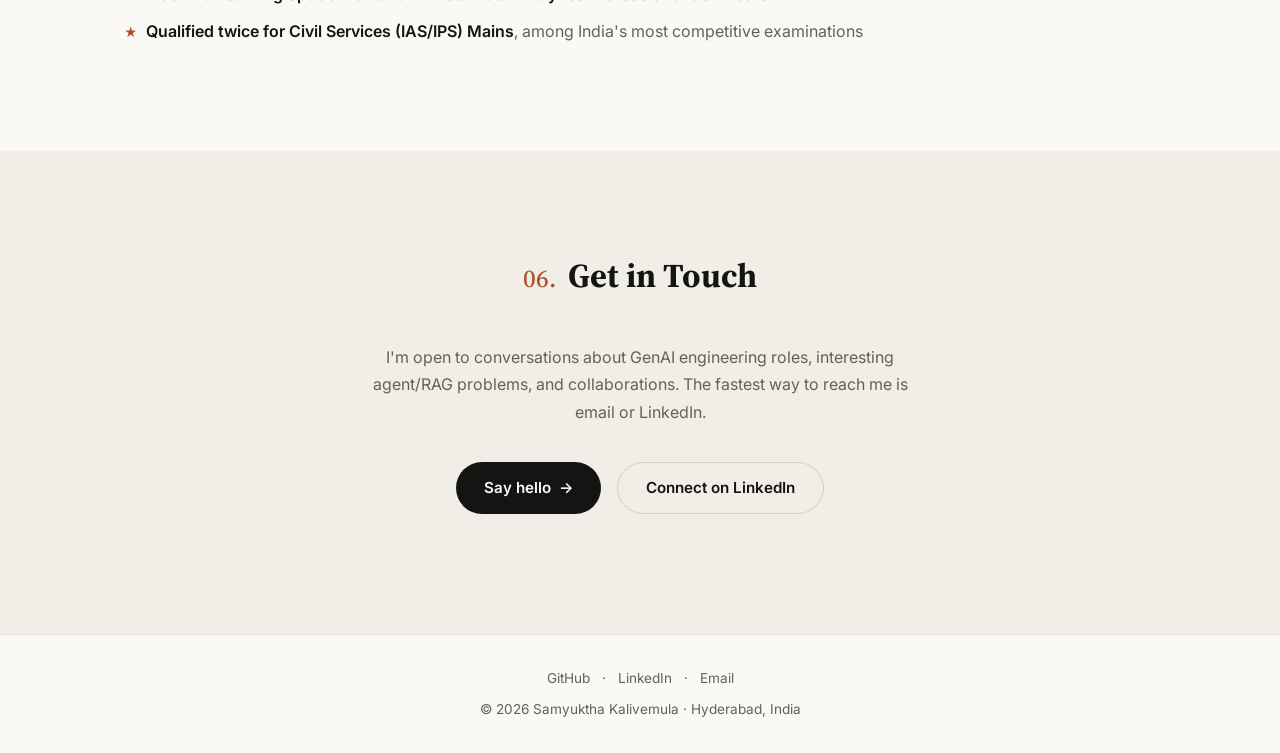
==== commit a622f83d: "Replace outdated stat cards with Currently exploring panel, honest experiment framing Co-Authored-By" ====
--- a/index.html
+++ b/index.html
@@ -95,11 +95,14 @@
               validation layers, guardrails, and interfaces that real stakeholders can use, not just notebooks.
             </p>
           </div>
-          <aside class="about-facts">
-            <div class="fact"><span class="fact-num" data-count="6500" data-suffix="+">6,500+</span><span class="fact-label">knowledge-graph nodes in production</span></div>
-            <div class="fact"><span class="fact-num" data-count="20" data-suffix="+">20+</span><span class="fact-label">attributes extracted per company, evidence-backed</span></div>
-            <div class="fact"><span class="fact-num">hrs&nbsp;→&nbsp;10&nbsp;min</span><span class="fact-label">analyst research time per company</span></div>
-            <div class="fact"><span class="fact-num" data-count="22" data-suffix="">22</span><span class="fact-label">public projects on GitHub</span></div>
+          <aside class="explore-card reveal">
+            <h3>Currently exploring</h3>
+            <ul>
+              <li><span class="explore-name">GraphRAG query routing</span><span class="explore-desc">Natural language to Cypher, query decomposition, graph-grounded answers</span></li>
+              <li><span class="explore-name">Vision-based document KGs</span><span class="explore-desc">PDF pages to structured triples with page-level prefilters and batch inference</span></li>
+              <li><span class="explore-name">LLM extraction evaluation</span><span class="explore-desc">Error taxonomies and quality measurement for entity and relation extraction</span></li>
+              <li><span class="explore-name">Cost-tiered LLM pipelines</span><span class="explore-desc">Cheap prefilters and confidence-based escalation between model tiers</span></li>
+            </ul>
           </aside>
         </div>
       </div>
@@ -132,9 +135,9 @@
             <h4>GraphRAG Knowledge Graph</h4>
             <p class="xp-tagline">Multi-step agent for complex enterprise reasoning</p>
             <ul>
-              <li>Built a GraphRAG system (<strong>Neo4j + ChromaDB</strong>) with <strong>6,500+ nodes and 16,000+ relationships</strong>, outperforming standard RAG on multi-hop reasoning.</li>
-              <li>Designed a multi-agent orchestration pipeline with intelligent query routing: natural language → Cypher generation → graph traversal → decomposition → vector-RAG fallback.</li>
-              <li>Shipped a full-stack interface (<strong>Next.js + FastAPI</strong>) so non-technical users can query complex relational data in plain English.</li>
+              <li>Building a GraphRAG system (<strong>Neo4j + ChromaDB</strong>) with typed, evidence-linked relationships for multi-hop reasoning over enterprise data.</li>
+              <li>Designed a multi-agent orchestration pipeline with intelligent query routing: natural language → Cypher generation → graph traversal → decomposition and synthesis.</li>
+              <li>Built a full-stack interface (<strong>Next.js + FastAPI</strong>) so non-technical users can query complex relational data in plain English.</li>
             </ul>
           </div>
         </div>
--- a/styles.css
+++ b/styles.css
@@ -324,26 +324,48 @@
 .about-text p { color: var(--text-dim); margin-bottom: 18px; }
 .about-text p:last-child { margin-bottom: 0; }
 
-.about-facts {
-  display: grid;
-  gap: 16px;
-}
-.fact {
+.explore-card {
   background: var(--card);
   border: 1px solid var(--border);
-  border-radius: 10px;
+  border-radius: 12px;
   box-shadow: var(--shadow);
-  padding: 18px 20px;
+  padding: 26px 28px;
+}
+.explore-card h3 {
+  font-family: var(--font-body);
+  font-size: 0.78rem;
+  font-weight: 600;
+  text-transform: uppercase;
+  letter-spacing: 0.08em;
+  color: var(--text-dim);
+  margin-bottom: 18px;
+}
+.explore-card ul { list-style: none; }
+.explore-card li {
+  padding: 14px 0 14px 22px;
+  position: relative;
   display: flex;
   flex-direction: column;
-}
-.fact-num {
-  font-family: var(--font-display);
-  font-size: 1.5rem;
-  font-weight: 700;
+  gap: 2px;
+}
+.explore-card li + li { border-top: 1px solid var(--bg-alt); }
+.explore-card li::before {
+  content: "▹";
+  position: absolute;
+  left: 0;
+  top: 13px;
   color: var(--accent);
 }
-.fact-label { color: var(--text-dim); font-size: 0.85rem; }
+.explore-name {
+  font-weight: 600;
+  color: var(--text);
+  font-size: 0.95rem;
+}
+.explore-desc {
+  color: var(--text-dim);
+  font-size: 0.85rem;
+  line-height: 1.55;
+}
 
 /* ---------- Experience ---------- */
 .xp-card {
@@ -652,11 +674,10 @@
   .section { padding: 64px 0; }
 
   .about-grid { grid-template-columns: 1fr; gap: 32px; }
-  .about-facts { grid-template-columns: 1fr 1fr; }
 
   .xp-card { padding: 24px; }
 }
 
 @media (max-width: 480px) {
-  .about-facts { grid-template-columns: 1fr; }
-}
+  .explore-card { padding: 20px; }
+}
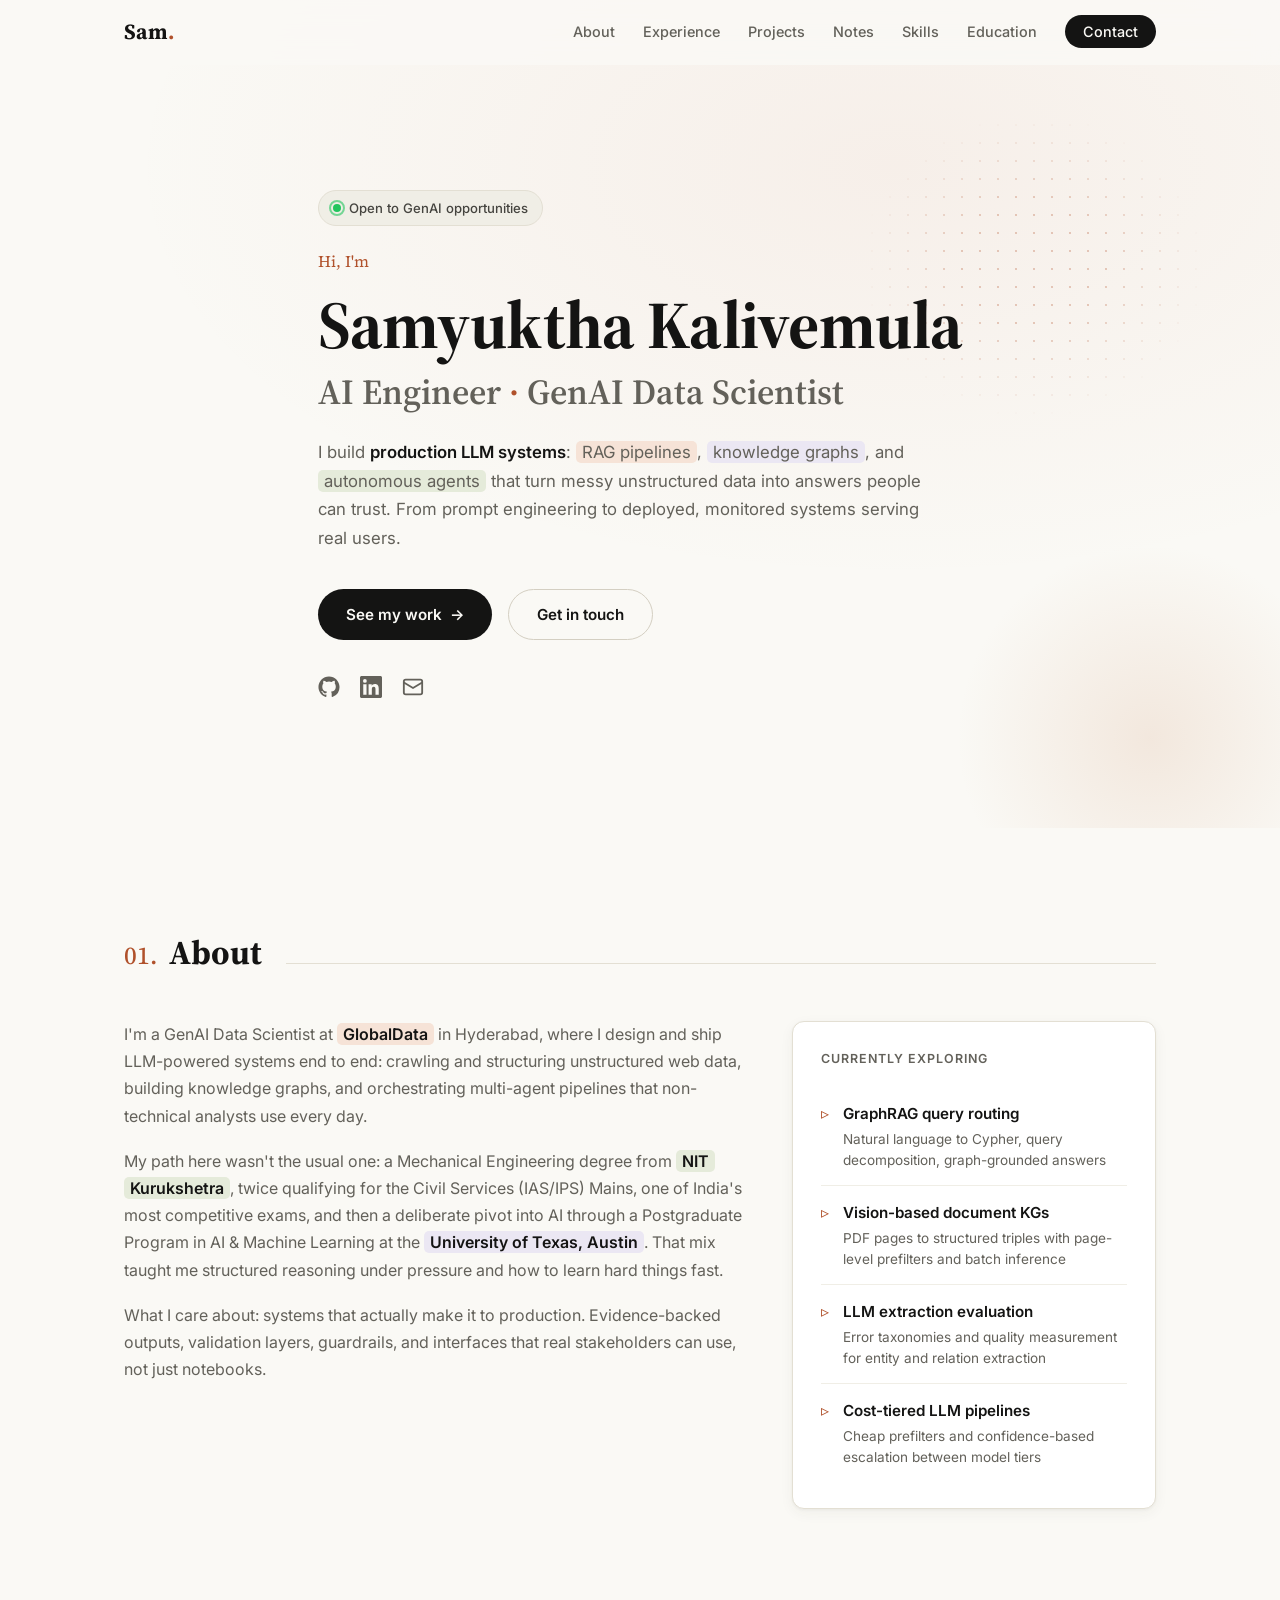
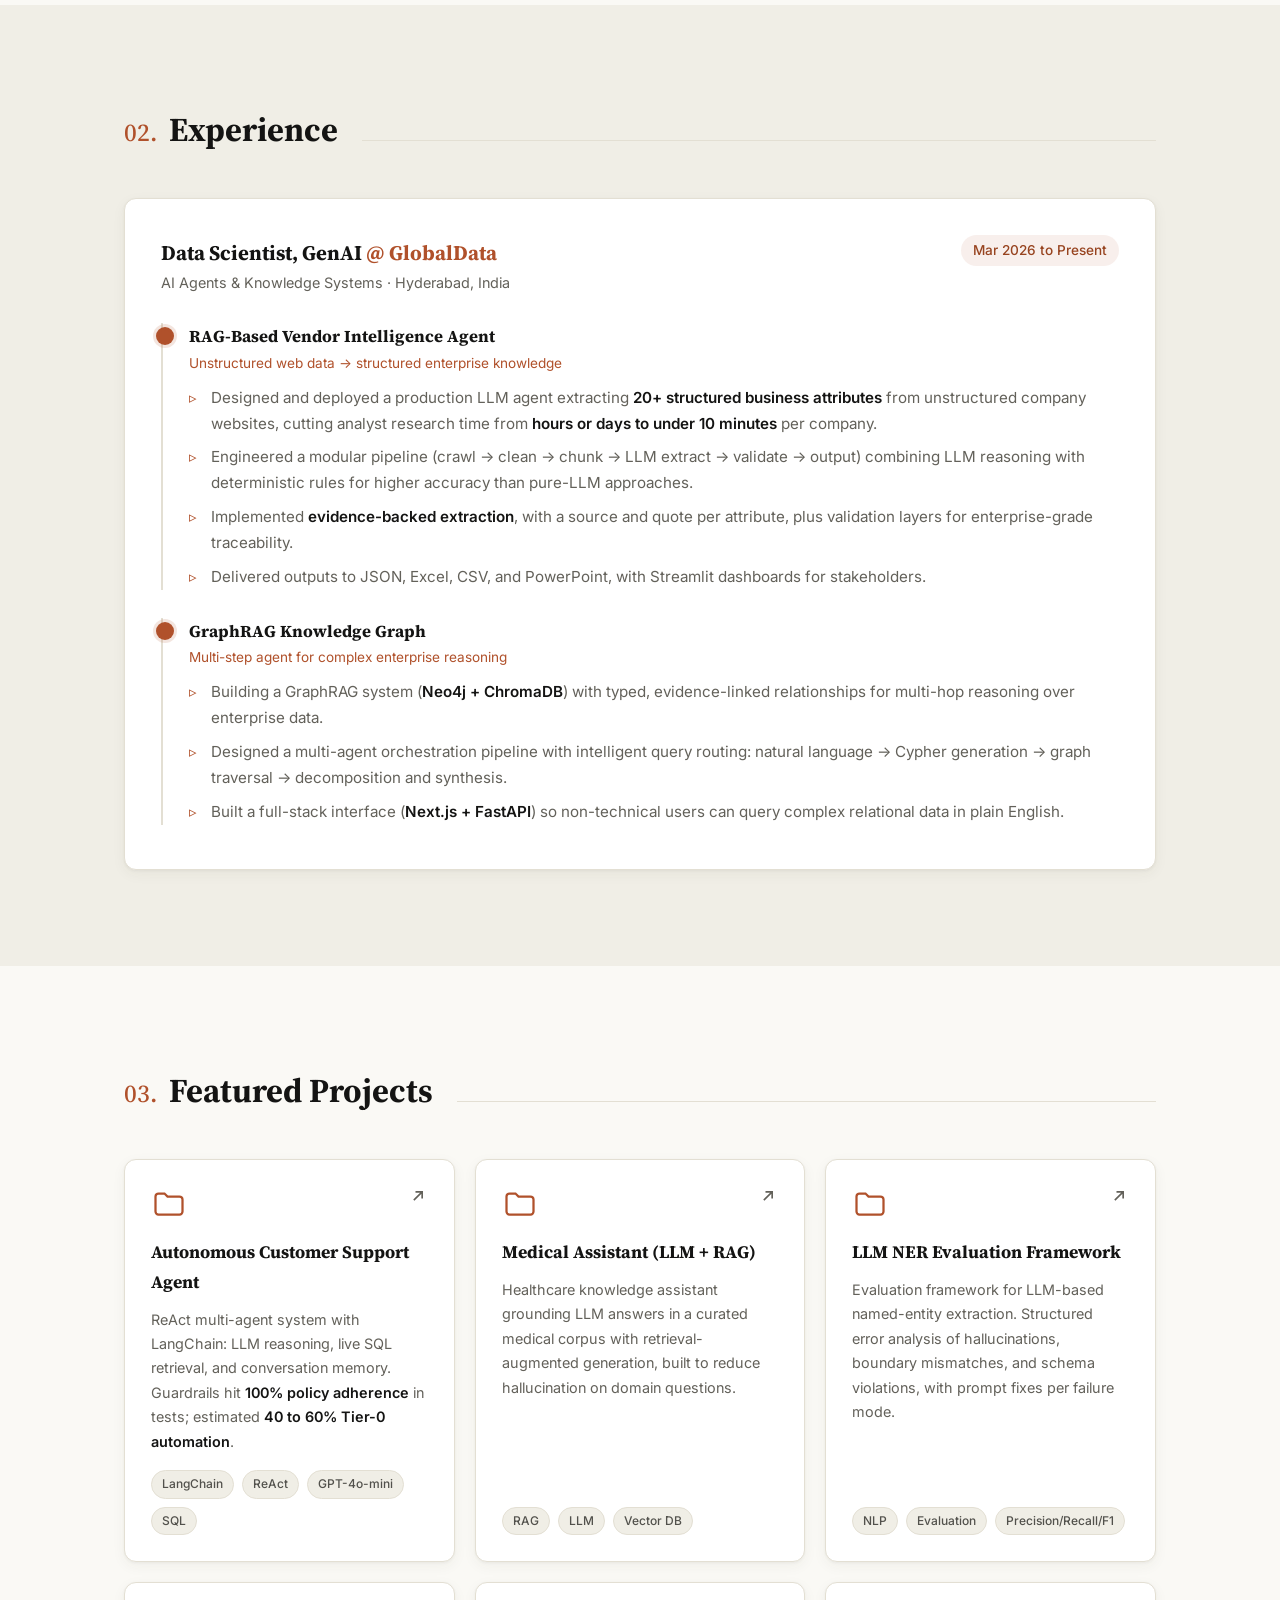
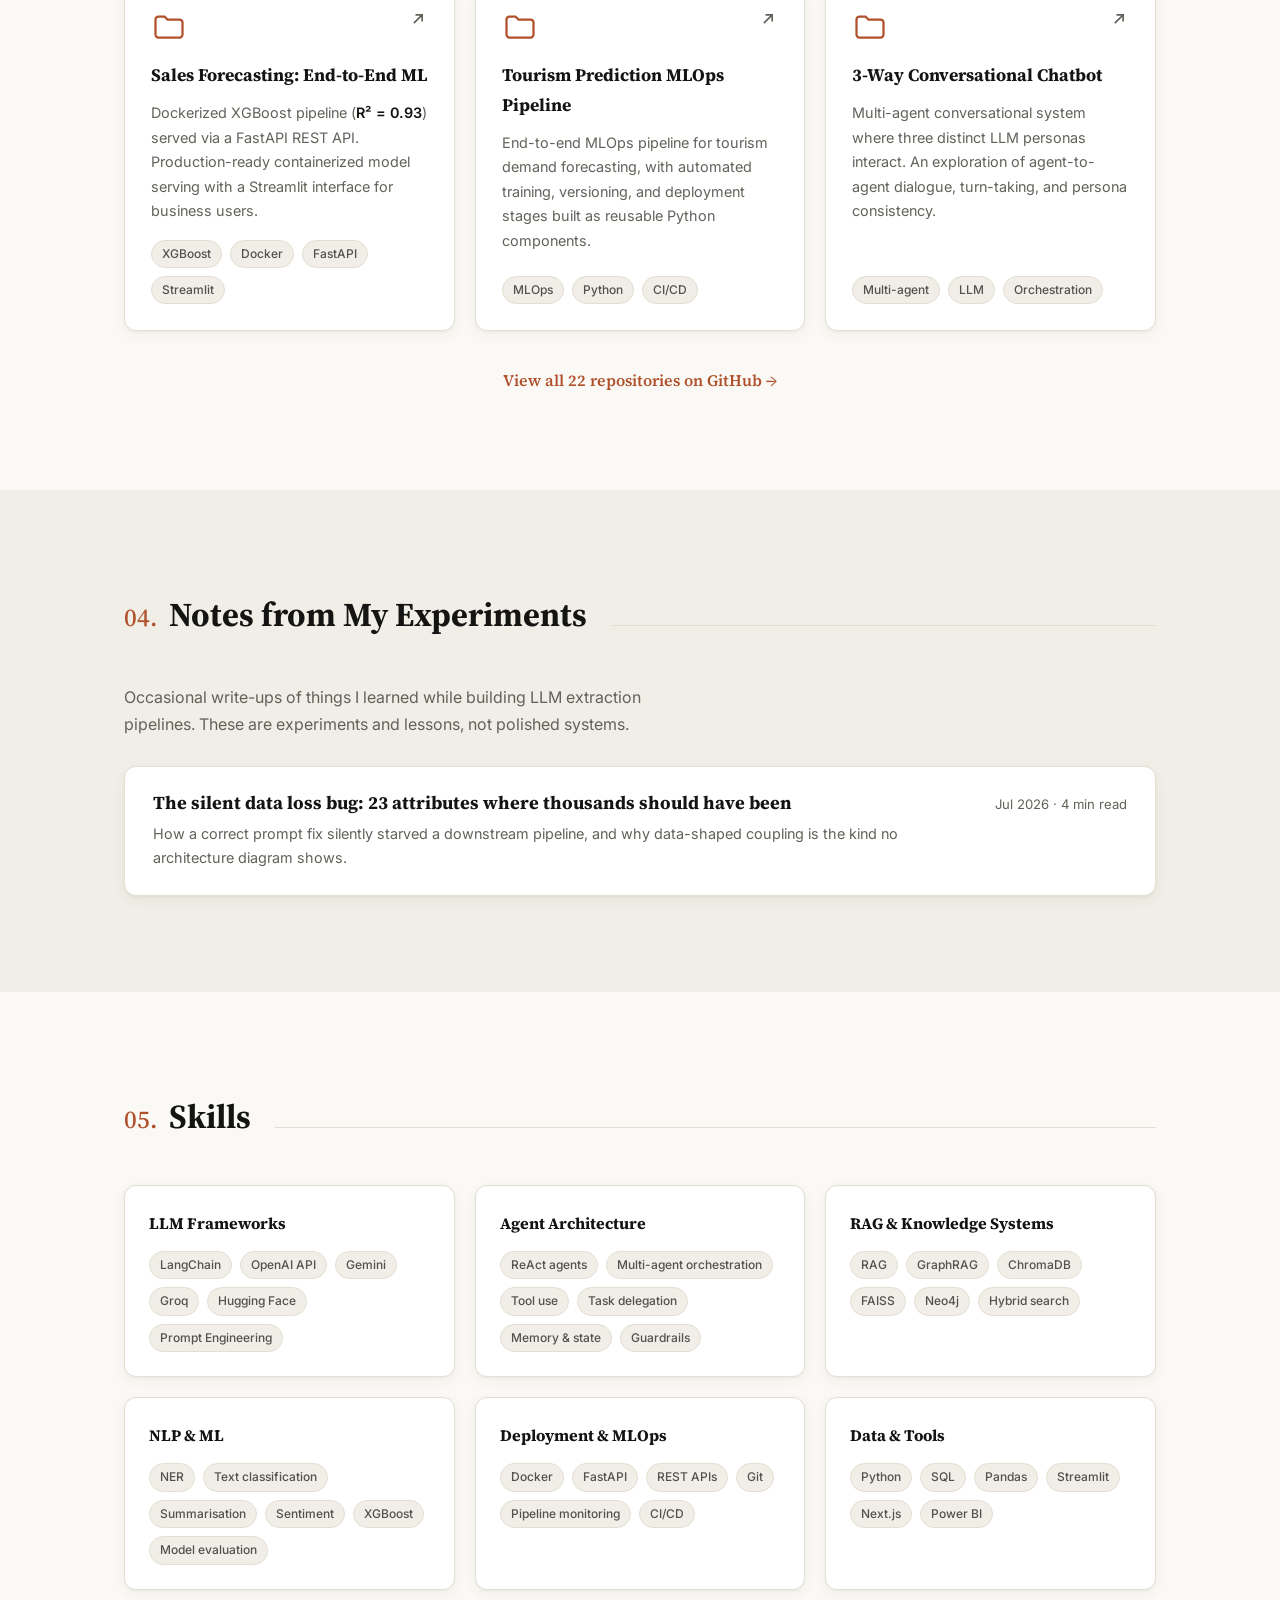
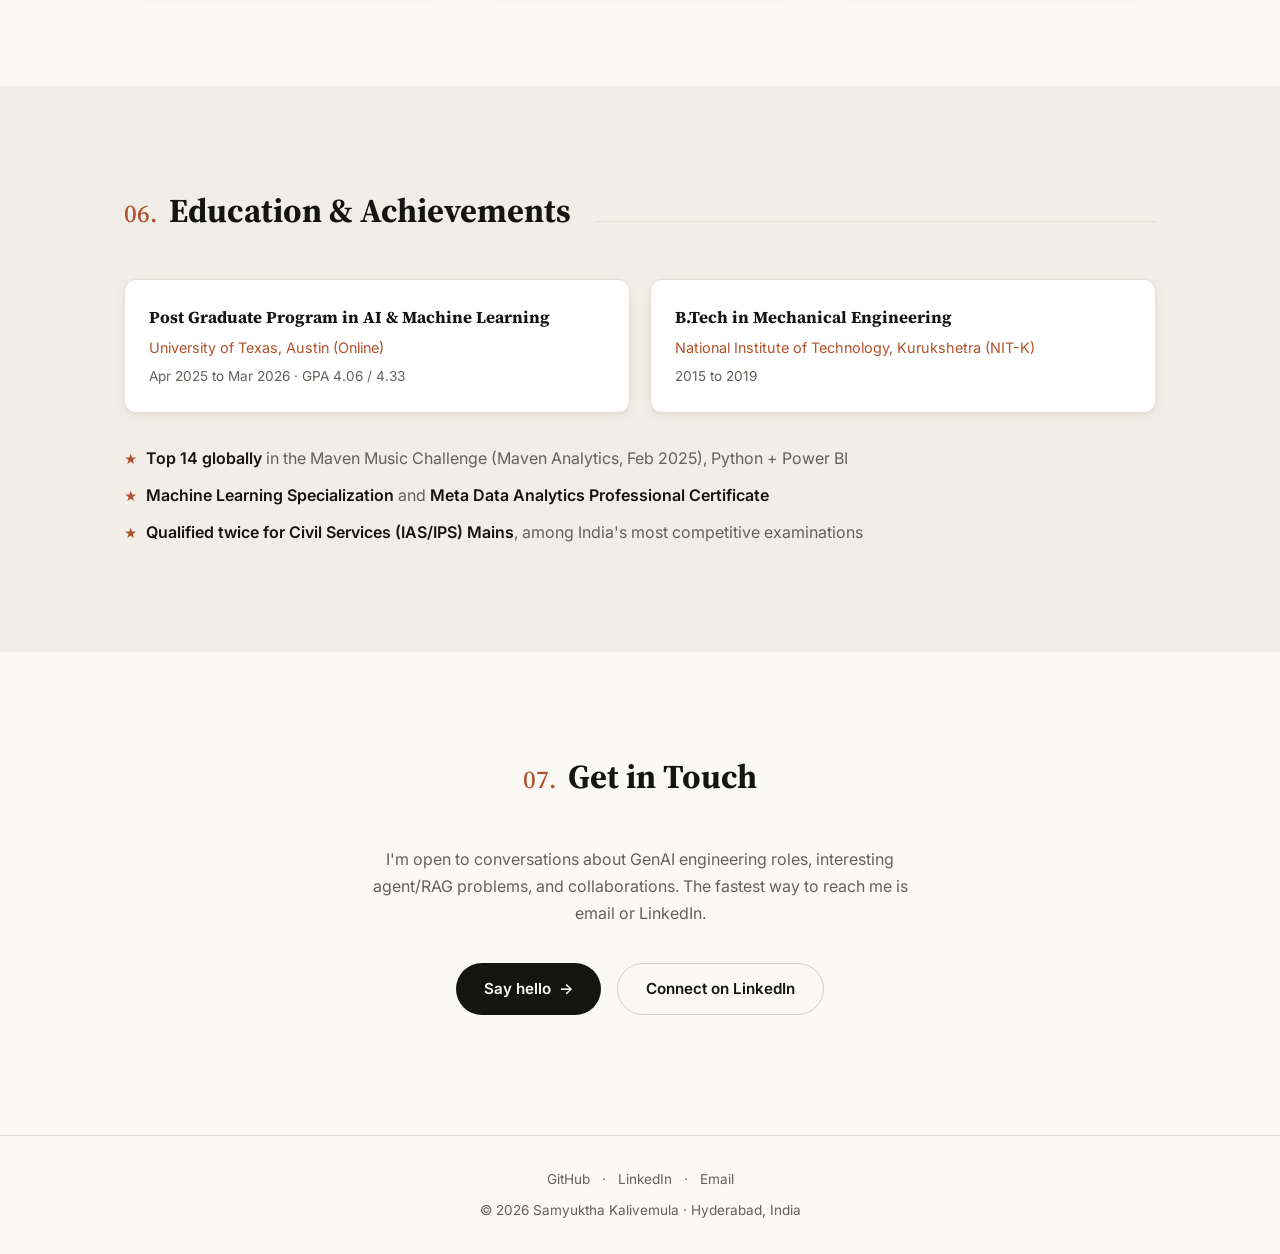
==== commit f135bb29: "Add Notes from My Experiments section with first write-up Co-Authored-By: Claude Fable 5 <noreply@an" ====
--- a/index.html
+++ b/index.html
@@ -34,6 +34,7 @@
         <li><a href="#about">About</a></li>
         <li><a href="#experience">Experience</a></li>
         <li><a href="#projects">Projects</a></li>
+        <li><a href="#notes">Notes</a></li>
         <li><a href="#skills">Skills</a></li>
         <li><a href="#education">Education</a></li>
         <li><a href="#contact" class="nav-cta">Contact</a></li>
@@ -214,9 +215,26 @@
       </div>
     </section>
 
+    <section class="section" id="notes">
+      <div class="container">
+        <h2 class="section-title reveal"><span class="section-num">04.</span> Notes from My Experiments</h2>
+        <p class="notes-intro reveal">
+          Occasional write-ups of things I learned while building LLM extraction pipelines.
+          These are experiments and lessons, not polished systems.
+        </p>
+        <a class="note-item reveal" href="notes/silent-data-loss-in-llm-pipelines.html">
+          <div class="note-text">
+            <h3>The silent data loss bug: 23 attributes where thousands should have been</h3>
+            <p>How a correct prompt fix silently starved a downstream pipeline, and why data-shaped coupling is the kind no architecture diagram shows.</p>
+          </div>
+          <span class="note-meta">Jul 2026 &middot; 4 min read</span>
+        </a>
+      </div>
+    </section>
+
     <section class="section" id="skills">
       <div class="container">
-        <h2 class="section-title reveal"><span class="section-num">04.</span> Skills</h2>
+        <h2 class="section-title reveal"><span class="section-num">05.</span> Skills</h2>
         <div class="skills-grid">
           <div class="skill-group reveal">
             <h3>LLM Frameworks</h3>
@@ -248,7 +266,7 @@
 
     <section class="section" id="education">
       <div class="container">
-        <h2 class="section-title reveal"><span class="section-num">05.</span> Education &amp; Achievements</h2>
+        <h2 class="section-title reveal"><span class="section-num">06.</span> Education &amp; Achievements</h2>
         <div class="edu-grid">
           <div class="edu-card reveal">
             <h3>Post Graduate Program in AI &amp; Machine Learning</h3>
@@ -271,7 +289,7 @@
 
     <section class="section section-contact" id="contact">
       <div class="container">
-        <h2 class="section-title reveal"><span class="section-num">06.</span> Get in Touch</h2>
+        <h2 class="section-title reveal"><span class="section-num">07.</span> Get in Touch</h2>
         <p class="contact-blurb reveal">
           I'm open to conversations about GenAI engineering roles, interesting agent/RAG problems,
           and collaborations. The fastest way to reach me is email or LinkedIn.
--- a/styles.css
+++ b/styles.css
@@ -516,6 +516,116 @@
 .more-link { margin-top: 36px; text-align: center; }
 .more-link a { font-family: var(--font-display); font-weight: 600; }
 .more-link a:hover { text-decoration: underline; }
+
+/* ---------- Notes ---------- */
+.notes-intro {
+  color: var(--text-dim);
+  max-width: 560px;
+  margin-bottom: 28px;
+}
+.note-item {
+  display: flex;
+  justify-content: space-between;
+  align-items: baseline;
+  gap: 24px;
+  background: var(--card);
+  border: 1px solid var(--border);
+  border-radius: 12px;
+  box-shadow: var(--shadow);
+  padding: 24px 28px;
+  color: var(--text);
+  transition: transform 0.2s, border-color 0.2s;
+}
+.note-item + .note-item { margin-top: 14px; }
+.note-item:hover {
+  transform: translateY(-3px);
+  border-color: rgba(176, 81, 43, 0.35);
+}
+.note-item h3 {
+  font-family: var(--font-display);
+  font-size: 1.15rem;
+  line-height: 1.35;
+  margin-bottom: 6px;
+}
+.note-item:hover h3 { color: var(--accent); }
+.note-item p { color: var(--text-dim); font-size: 0.9rem; }
+.note-meta {
+  color: var(--text-dim);
+  font-size: 0.82rem;
+  white-space: nowrap;
+}
+
+/* ---------- Article page ---------- */
+.nav-back {
+  color: var(--text-dim);
+  font-size: 0.9rem;
+  font-weight: 500;
+}
+.nav-back:hover { color: var(--accent); }
+
+.article {
+  max-width: 720px;
+  margin: 0 auto;
+  padding: 140px 24px 90px;
+}
+.article-meta {
+  color: var(--text-dim);
+  font-size: 0.85rem;
+  margin-bottom: 14px;
+}
+.article h1 {
+  font-family: var(--font-display);
+  font-size: clamp(1.8rem, 4vw, 2.6rem);
+  line-height: 1.2;
+  margin-bottom: 16px;
+}
+.article-lede {
+  color: var(--text-dim);
+  font-style: italic;
+  border-left: 3px solid var(--accent);
+  padding-left: 16px;
+  margin-bottom: 36px;
+}
+.article h2 {
+  font-family: var(--font-display);
+  font-size: 1.4rem;
+  margin: 40px 0 14px;
+}
+.article p { color: #33322e; margin-bottom: 16px; }
+.article ol, .article ul { margin: 0 0 16px 24px; color: #33322e; }
+.article li { margin-bottom: 8px; }
+.article code {
+  font-family: "SF Mono", "Fira Code", Menlo, Consolas, monospace;
+  font-size: 0.85em;
+  background: var(--bg-alt);
+  border: 1px solid var(--border);
+  border-radius: 5px;
+  padding: 1px 6px;
+}
+.article pre {
+  background: #16150f;
+  color: #e8e4d8;
+  border-radius: 10px;
+  padding: 20px 24px;
+  overflow-x: auto;
+  margin: 20px 0 24px;
+  font-size: 0.85rem;
+  line-height: 1.6;
+}
+.article pre code {
+  background: none;
+  border: none;
+  padding: 0;
+  color: inherit;
+  font-size: inherit;
+}
+.article-end {
+  margin-top: 48px;
+  padding-top: 24px;
+  border-top: 1px solid var(--border);
+}
+.article-end a { font-weight: 600; }
+.article-end a:hover { text-decoration: underline; }
 
 /* ---------- Skills ---------- */
 .skills-grid {
@@ -671,6 +781,8 @@
   .hero { min-height: auto; padding: 130px 0 70px; }
   .hero-deco::before { width: 200px; height: 180px; top: 6%; right: -30px; opacity: 0.6; }
   .back-top { right: 16px; bottom: 16px; }
+  .note-item { flex-direction: column; gap: 10px; }
+  .article { padding: 110px 20px 70px; }
   .section { padding: 64px 0; }
 
   .about-grid { grid-template-columns: 1fr; gap: 32px; }
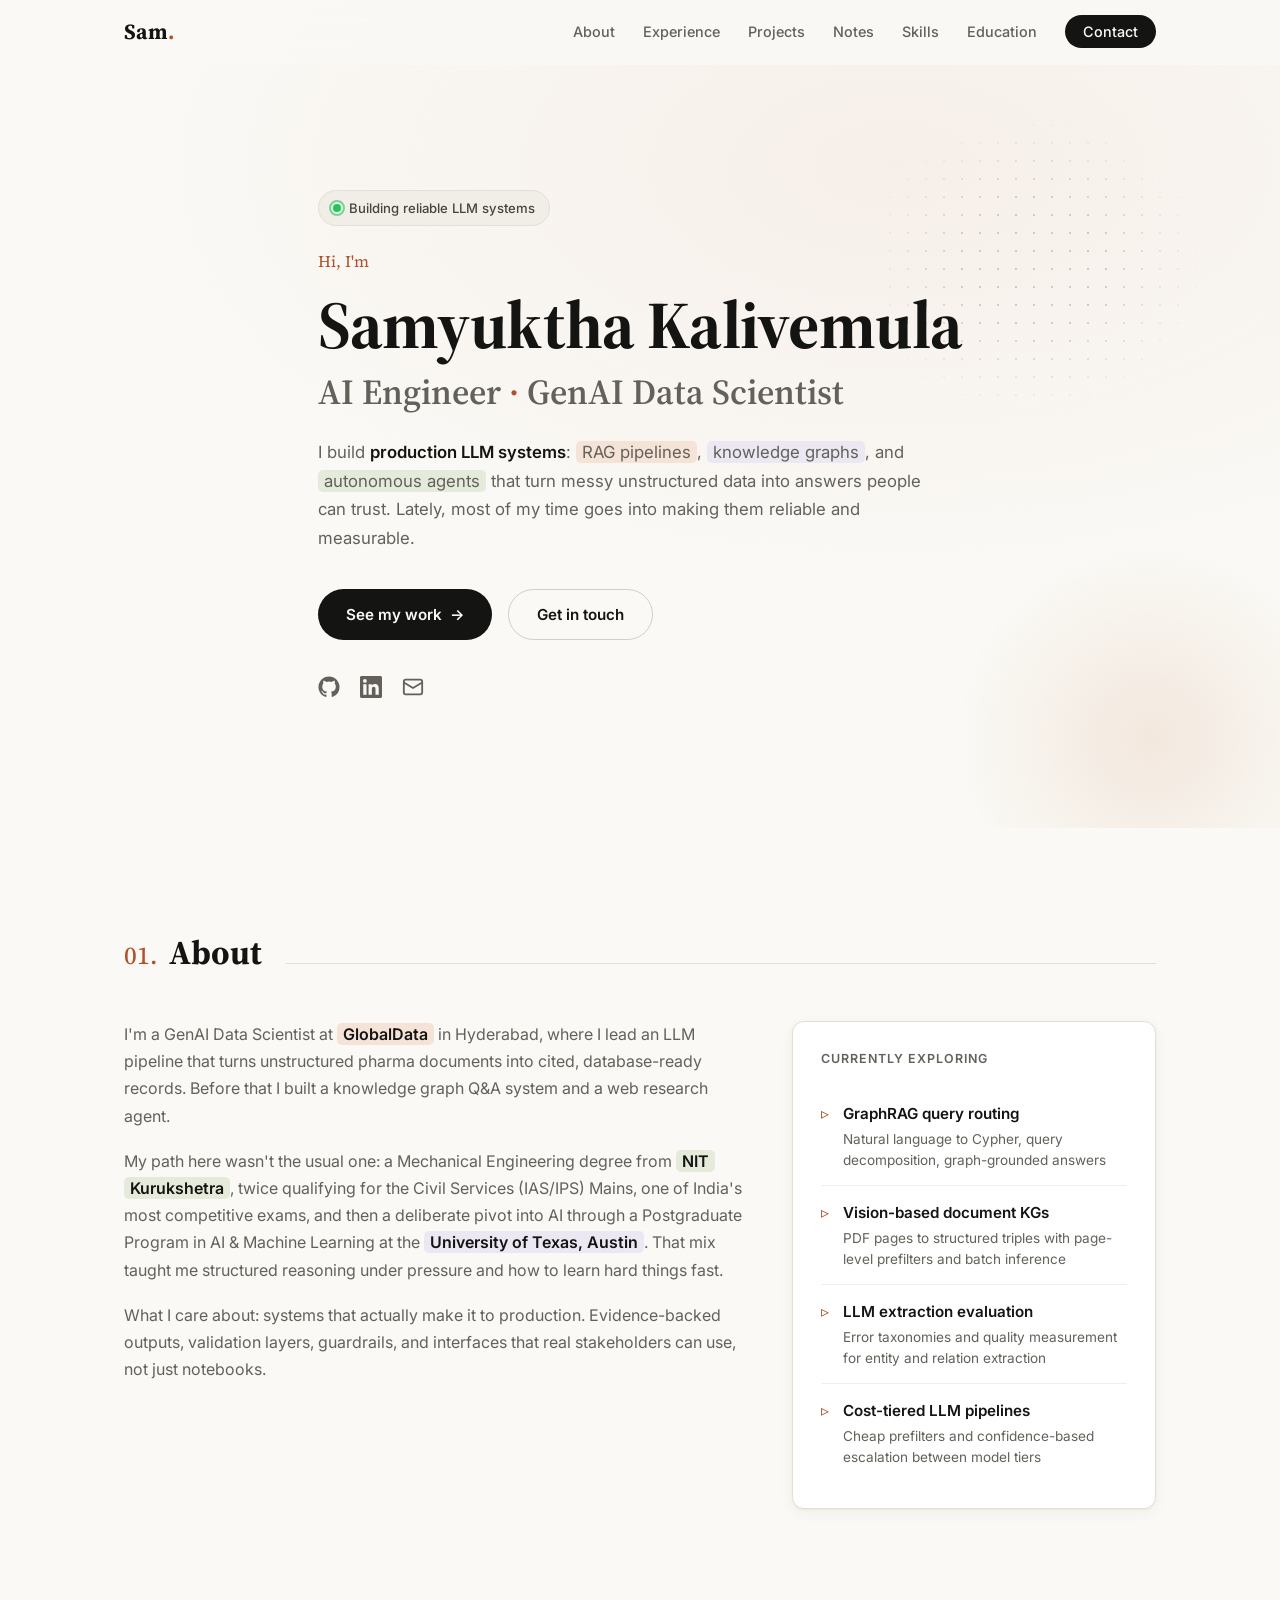
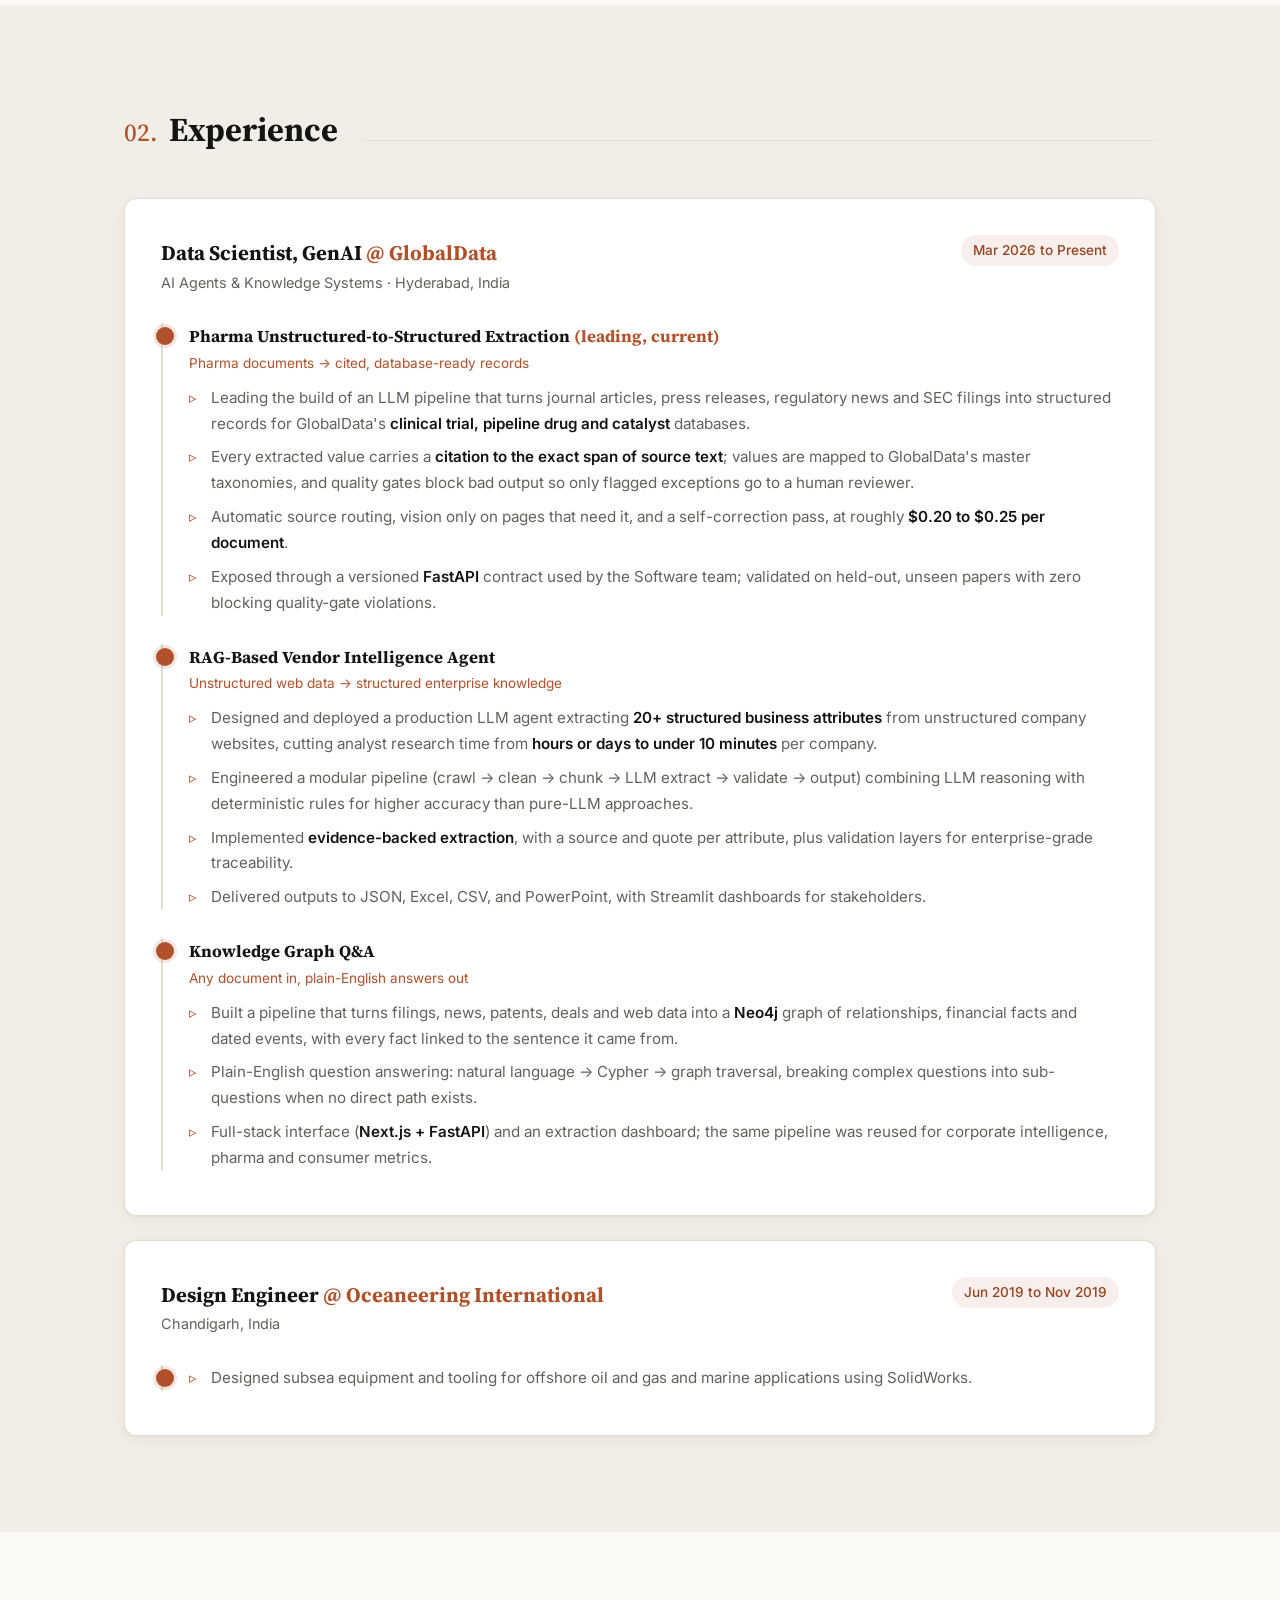
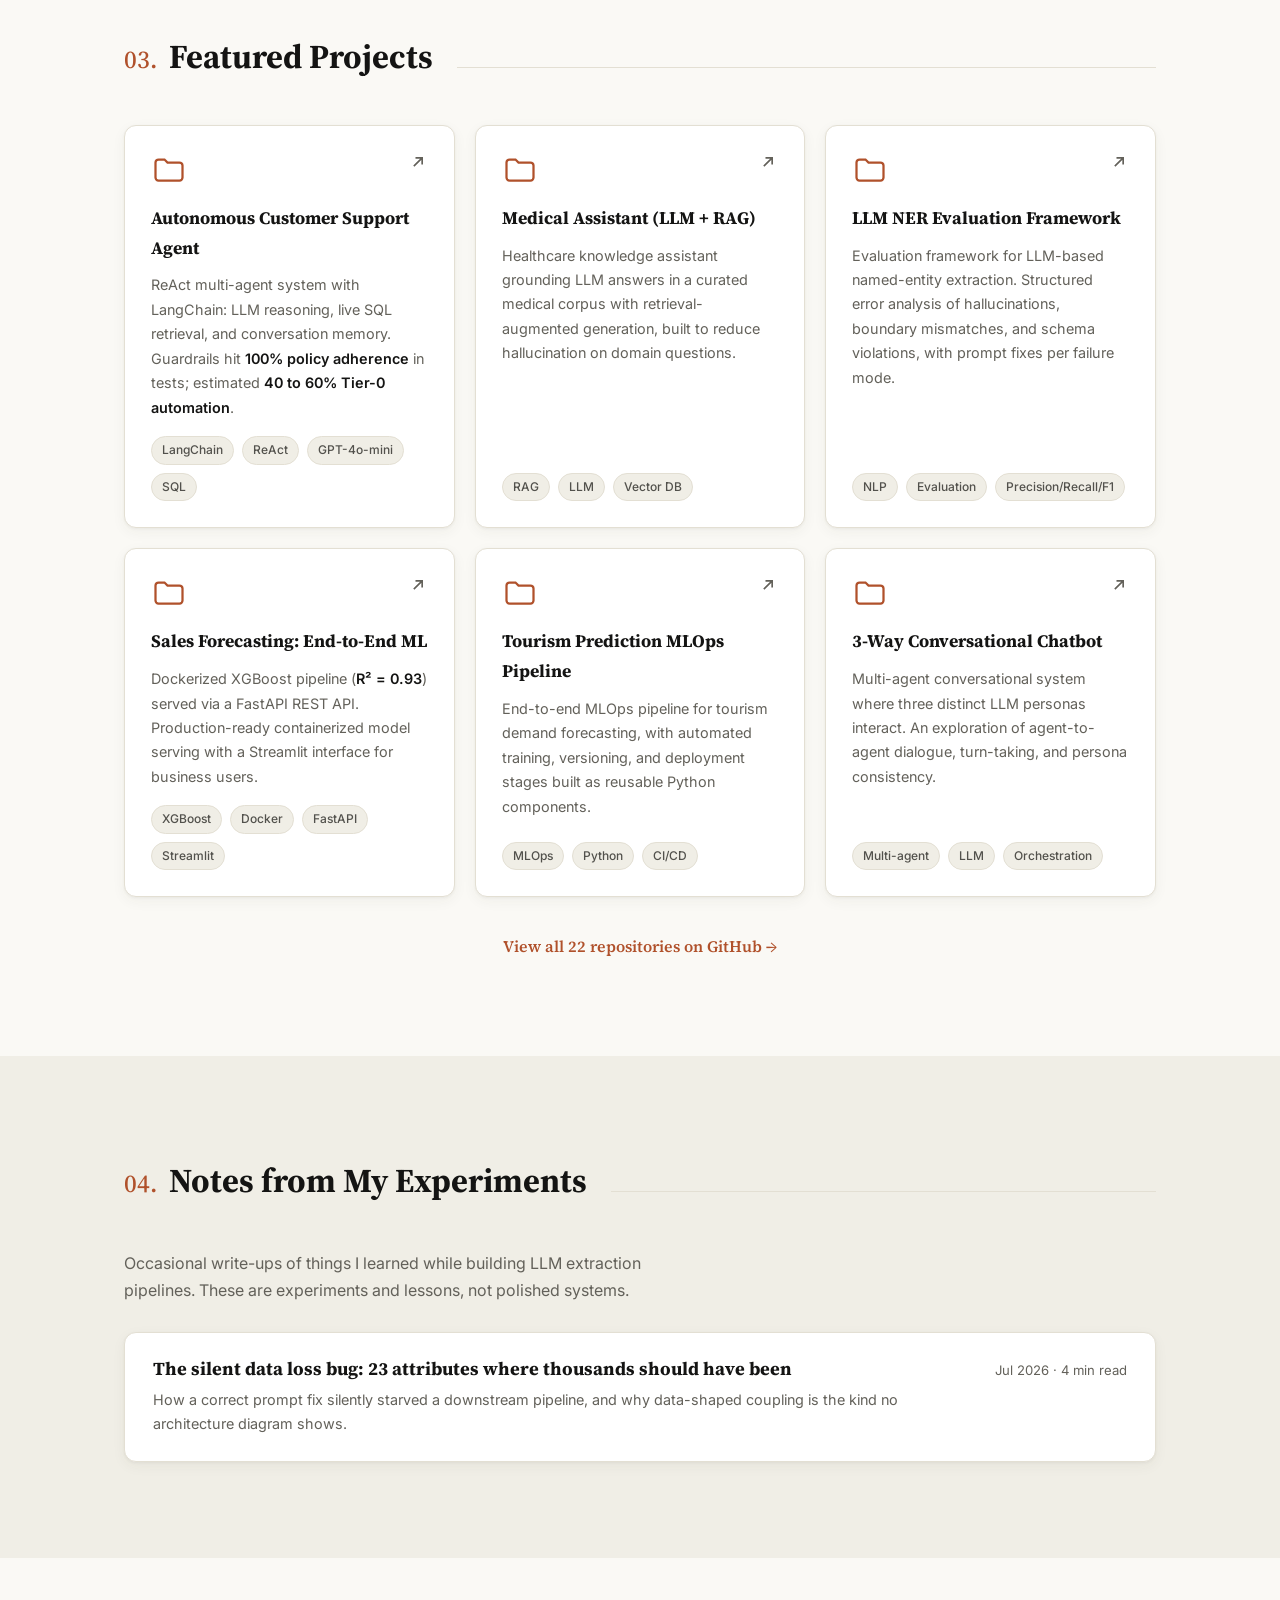
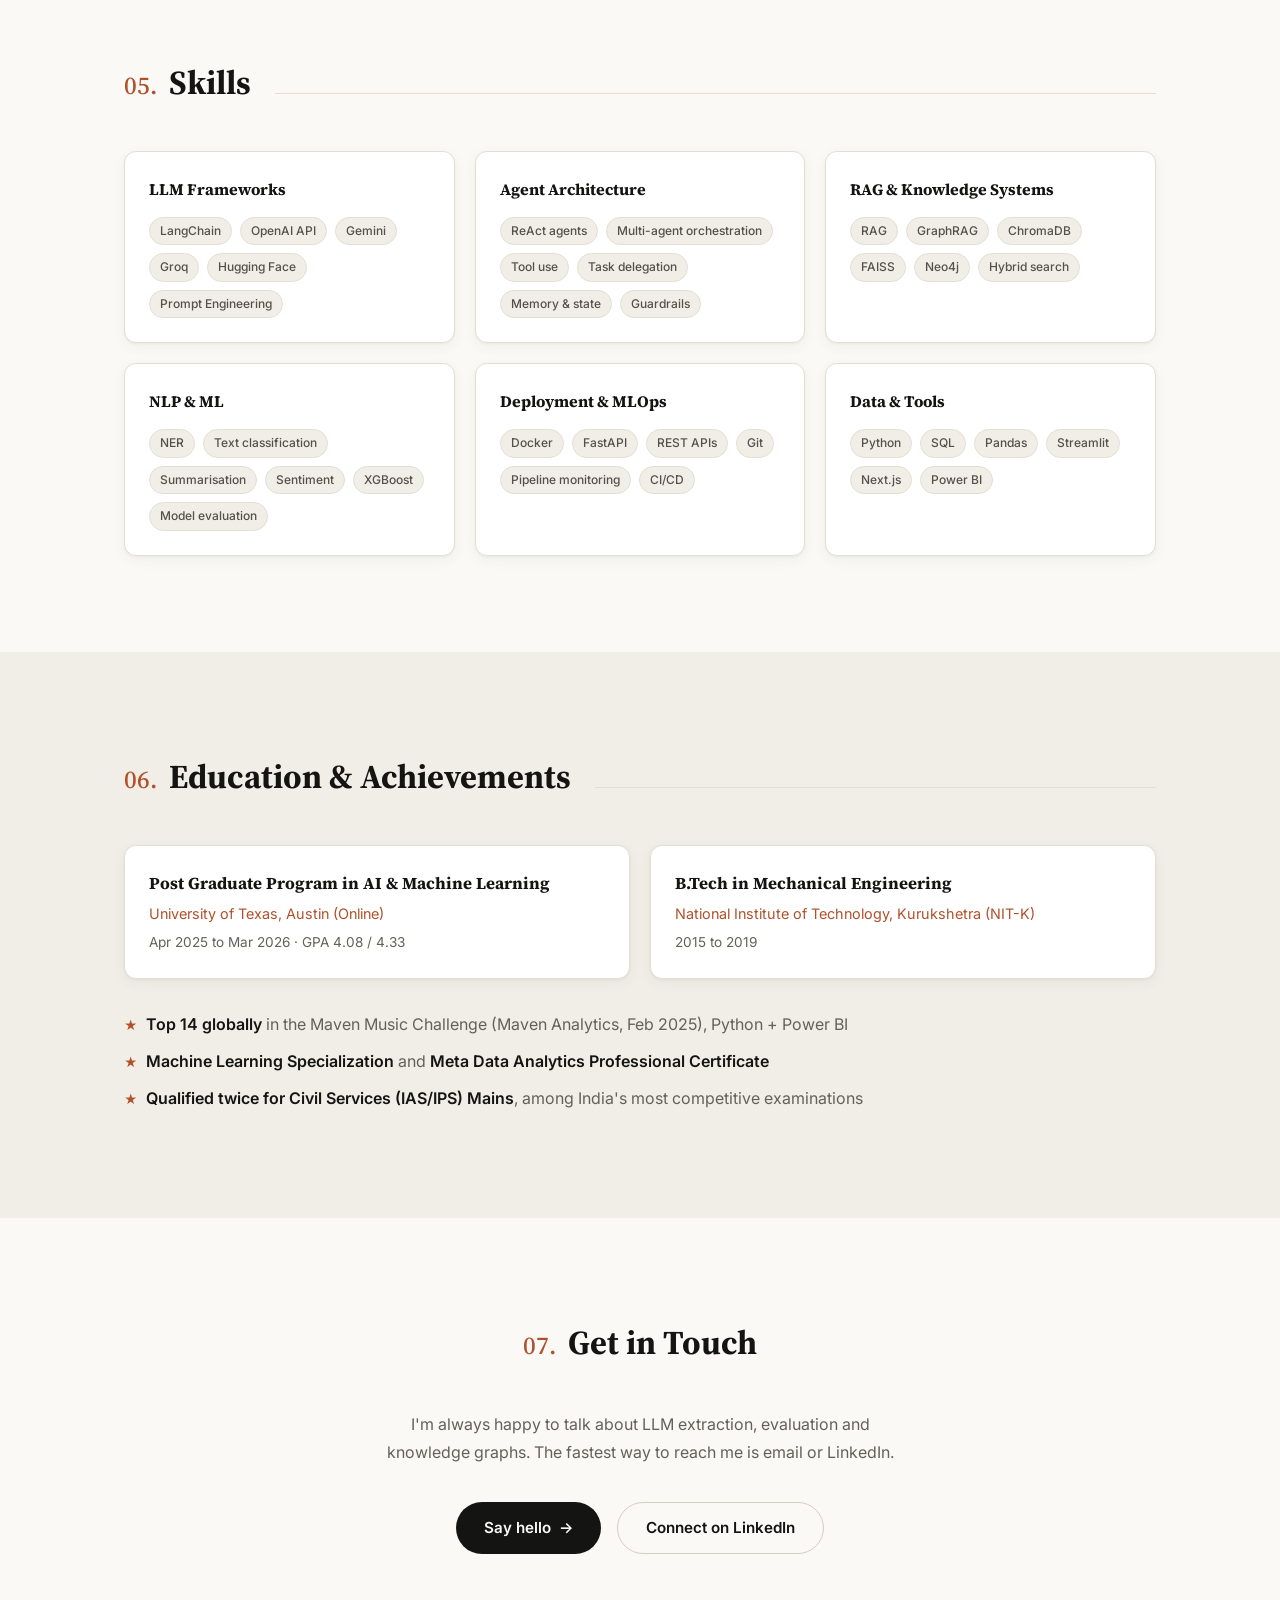
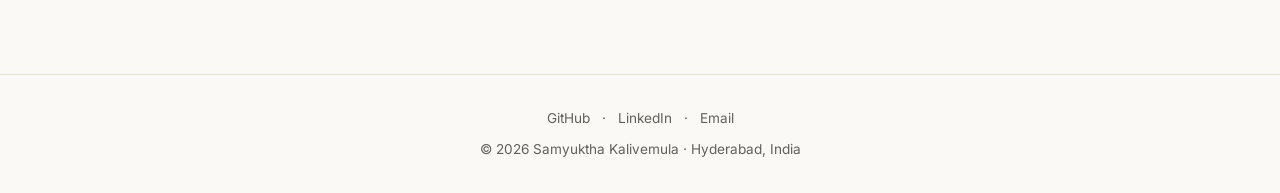
==== commit f2041163: "Update portfolio for MS application" ====
--- a/index.html
+++ b/index.html
@@ -45,7 +45,7 @@
   <header class="hero" id="top">
     <div class="hero-deco" aria-hidden="true"></div>
     <div class="container">
-      <p class="hero-badge reveal"><span class="pulse-dot"></span>Open to GenAI opportunities</p>
+      <p class="hero-badge reveal"><span class="pulse-dot"></span>Building reliable LLM systems</p>
       <p class="hero-eyebrow reveal">Hi, I'm</p>
       <h1 class="hero-name reveal">Samyuktha Kalivemula</h1>
       <h2 class="hero-title reveal">AI Engineer <span class="dot">·</span> GenAI Data Scientist</h2>
@@ -53,7 +53,7 @@
         I build <strong>production LLM systems</strong>: <span class="hl hl-blue">RAG pipelines</span>,
         <span class="hl hl-violet">knowledge graphs</span>, and <span class="hl hl-teal">autonomous agents</span>
         that turn messy unstructured data into answers people can trust.
-        From prompt engineering to deployed, monitored systems serving real users.
+        Lately, most of my time goes into making them reliable and measurable.
       </p>
       <div class="hero-actions reveal">
         <a class="btn btn-primary" href="#projects">See my work<span class="btn-arr">&rarr;</span></a>
@@ -80,9 +80,9 @@
         <div class="about-grid reveal">
           <div class="about-text">
             <p>
-              I'm a GenAI Data Scientist at <span class="hl hl-blue"><strong>GlobalData</strong></span> in Hyderabad, where I design and ship
-              LLM-powered systems end to end: crawling and structuring unstructured web data, building
-              knowledge graphs, and orchestrating multi-agent pipelines that non-technical analysts use every day.
+              I'm a GenAI Data Scientist at <span class="hl hl-blue"><strong>GlobalData</strong></span> in Hyderabad, where I lead an LLM pipeline that
+              turns unstructured pharma documents into cited, database-ready records. Before that I built a knowledge graph
+              Q&amp;A system and a web research agent.
             </p>
             <p>
               My path here wasn't the usual one: a Mechanical Engineering degree from
@@ -122,6 +122,17 @@
           </div>
 
           <div class="xp-project">
+            <h4>Pharma Unstructured-to-Structured Extraction <span class="xp-org">(leading, current)</span></h4>
+            <p class="xp-tagline">Pharma documents → cited, database-ready records</p>
+            <ul>
+              <li>Leading the build of an LLM pipeline that turns journal articles, press releases, regulatory news and SEC filings into structured records for GlobalData's <strong>clinical trial, pipeline drug and catalyst</strong> databases.</li>
+              <li>Every extracted value carries a <strong>citation to the exact span of source text</strong>; values are mapped to GlobalData's master taxonomies, and quality gates block bad output so only flagged exceptions go to a human reviewer.</li>
+              <li>Automatic source routing, vision only on pages that need it, and a self-correction pass, at roughly <strong>$0.20 to $0.25 per document</strong>.</li>
+              <li>Exposed through a versioned <strong>FastAPI</strong> contract used by the Software team; validated on held-out, unseen papers with zero blocking quality-gate violations.</li>
+            </ul>
+          </div>
+
+          <div class="xp-project">
             <h4>RAG-Based Vendor Intelligence Agent</h4>
             <p class="xp-tagline">Unstructured web data → structured enterprise knowledge</p>
             <ul>
@@ -133,12 +144,26 @@
           </div>
 
           <div class="xp-project">
-            <h4>GraphRAG Knowledge Graph</h4>
-            <p class="xp-tagline">Multi-step agent for complex enterprise reasoning</p>
-            <ul>
-              <li>Building a GraphRAG system (<strong>Neo4j + ChromaDB</strong>) with typed, evidence-linked relationships for multi-hop reasoning over enterprise data.</li>
-              <li>Designed a multi-agent orchestration pipeline with intelligent query routing: natural language → Cypher generation → graph traversal → decomposition and synthesis.</li>
-              <li>Built a full-stack interface (<strong>Next.js + FastAPI</strong>) so non-technical users can query complex relational data in plain English.</li>
+            <h4>Knowledge Graph Q&amp;A</h4>
+            <p class="xp-tagline">Any document in, plain-English answers out</p>
+            <ul>
+              <li>Built a pipeline that turns filings, news, patents, deals and web data into a <strong>Neo4j</strong> graph of relationships, financial facts and dated events, with every fact linked to the sentence it came from.</li>
+              <li>Plain-English question answering: natural language → Cypher → graph traversal, breaking complex questions into sub-questions when no direct path exists.</li>
+              <li>Full-stack interface (<strong>Next.js + FastAPI</strong>) and an extraction dashboard; the same pipeline was reused for corporate intelligence, pharma and consumer metrics.</li>
+            </ul>
+          </div>
+        </div>
+        <div class="xp-card reveal" style="margin-top:1.5rem">
+          <div class="xp-head">
+            <div>
+              <h3>Design Engineer <span class="xp-org">@ Oceaneering International</span></h3>
+              <p class="xp-sub">Chandigarh, India</p>
+            </div>
+            <span class="xp-date">Jun 2019 to Nov 2019</span>
+          </div>
+          <div class="xp-project">
+            <ul>
+              <li>Designed subsea equipment and tooling for offshore oil and gas and marine applications using SolidWorks.</li>
             </ul>
           </div>
         </div>
@@ -271,7 +296,7 @@
           <div class="edu-card reveal">
             <h3>Post Graduate Program in AI &amp; Machine Learning</h3>
             <p class="edu-org">University of Texas, Austin (Online)</p>
-            <p class="edu-meta">Apr 2025 to Mar 2026 · GPA 4.06 / 4.33</p>
+            <p class="edu-meta">Apr 2025 to Mar 2026 · GPA 4.08 / 4.33</p>
           </div>
           <div class="edu-card reveal">
             <h3>B.Tech in Mechanical Engineering</h3>
@@ -291,8 +316,7 @@
       <div class="container">
         <h2 class="section-title reveal"><span class="section-num">07.</span> Get in Touch</h2>
         <p class="contact-blurb reveal">
-          I'm open to conversations about GenAI engineering roles, interesting agent/RAG problems,
-          and collaborations. The fastest way to reach me is email or LinkedIn.
+          I'm always happy to talk about LLM extraction, evaluation and knowledge graphs. The fastest way to reach me is email or LinkedIn.
         </p>
         <div class="contact-actions reveal">
           <a class="btn btn-primary" href="mailto:samyukthakcontactinfo@gmail.com">Say hello<span class="btn-arr">&rarr;</span></a>
